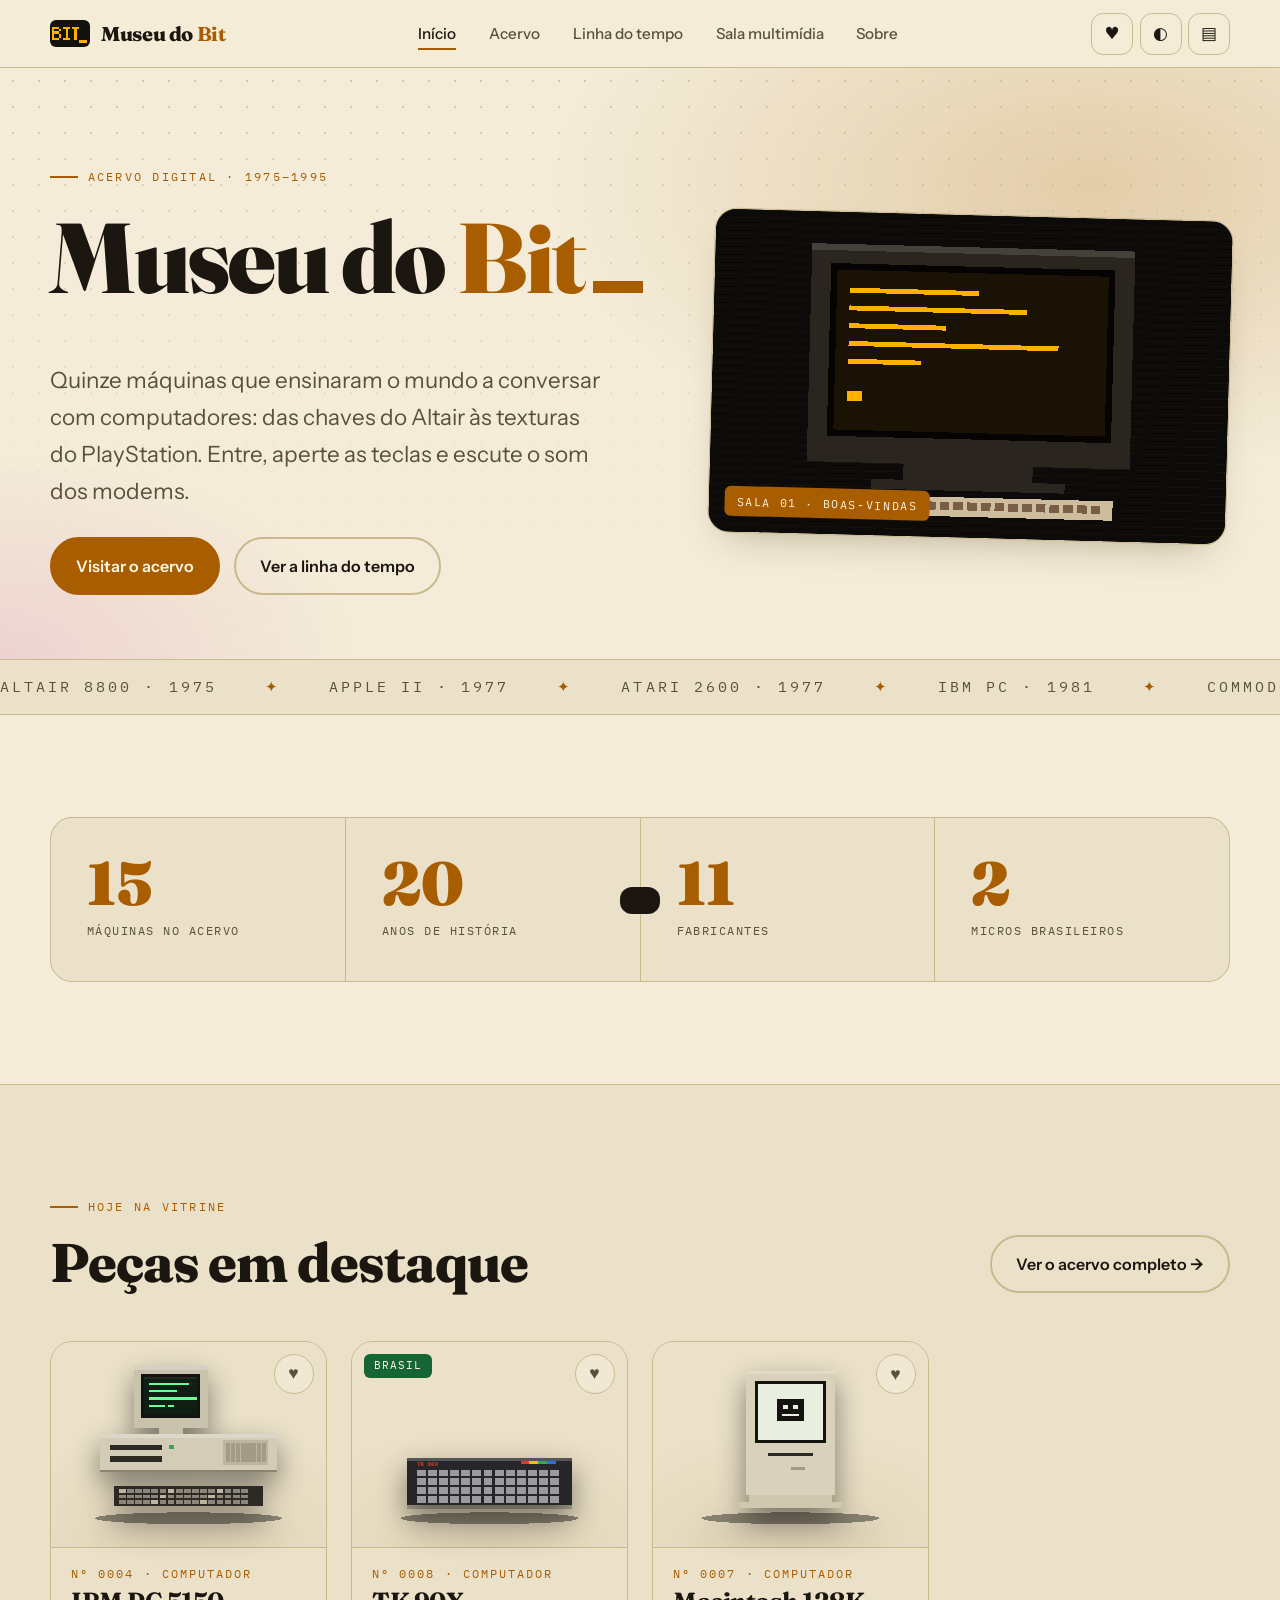
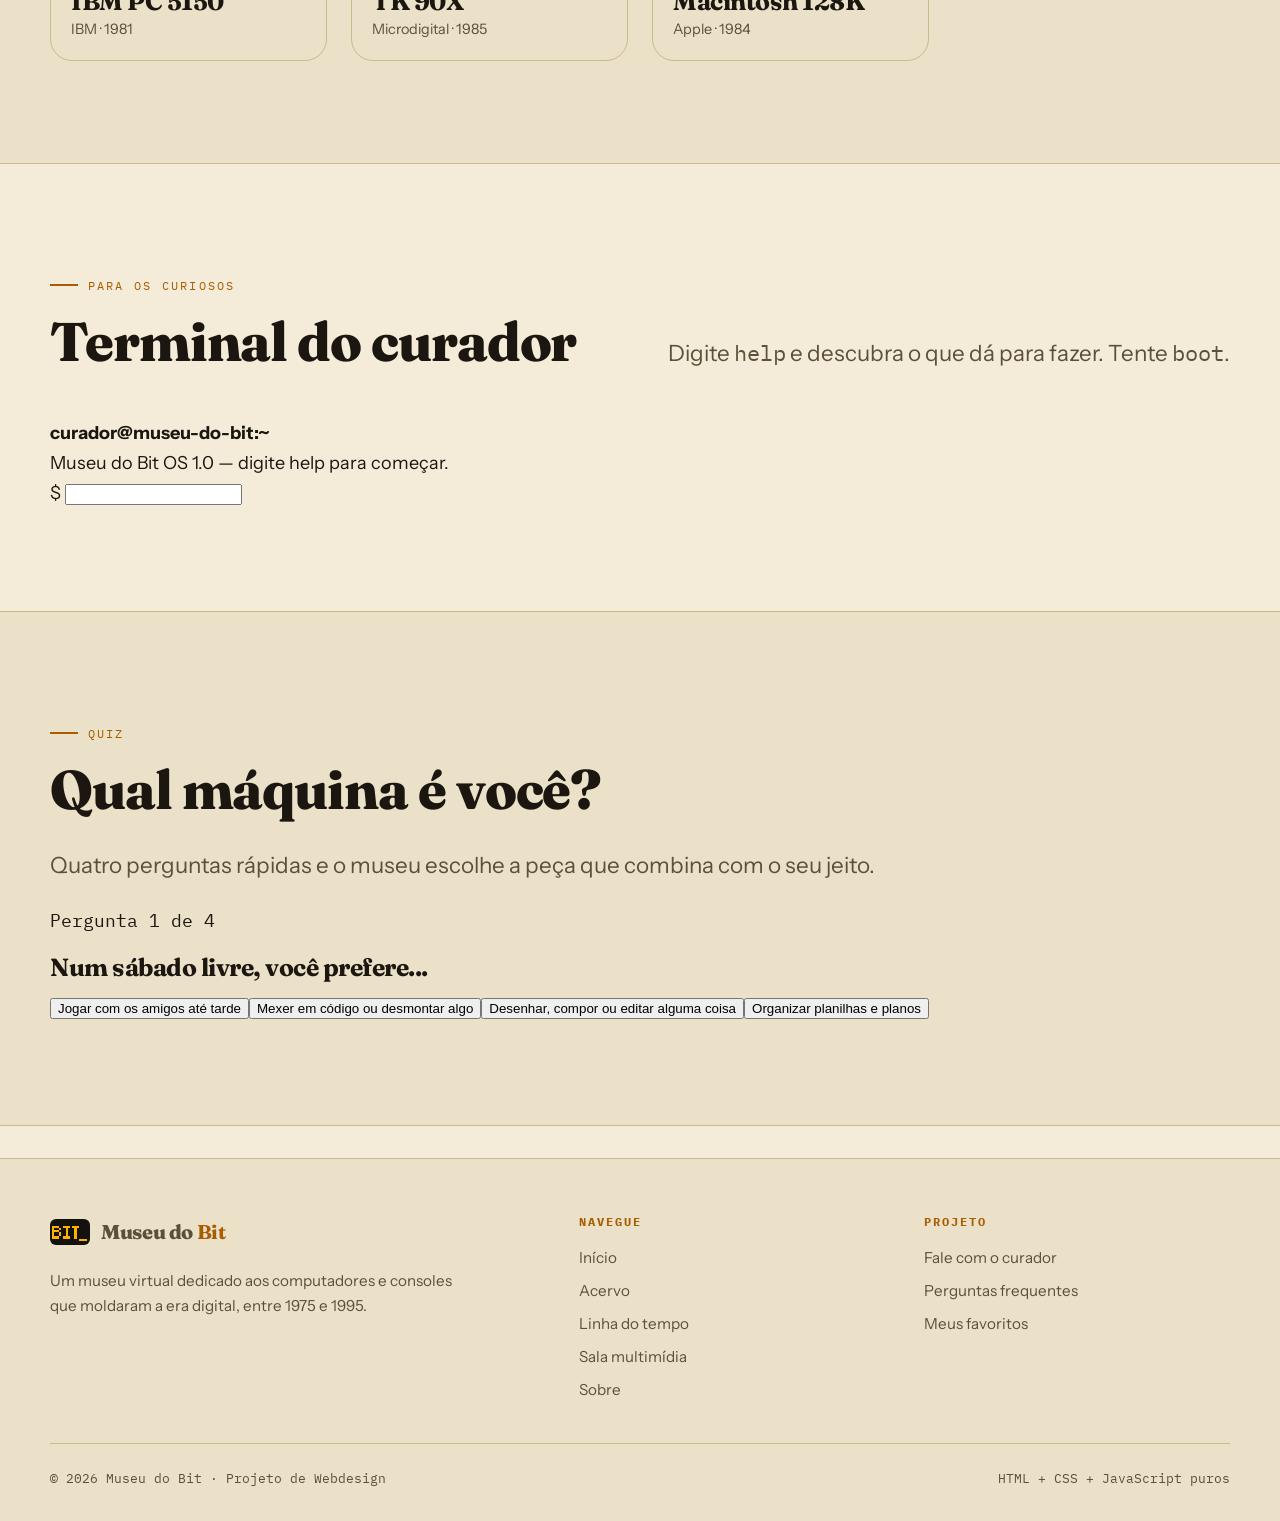
==== index.html @ f5311e7f "Página inicial: hero, faixa animada, números, destaques, terminal e quiz" ====
<!doctype html>
<html lang="pt-BR" data-tema="escuro">
<head>
<meta charset="utf-8">
<meta name="viewport" content="width=device-width, initial-scale=1">
<title>Início · Museu do Bit</title>
<meta name="description" content="Museu virtual de computadores e consoles clássicos, de 1975 a 1995: acervo, linha do tempo, sons e vídeos.">
<meta name="theme-color" content="#0f0d0a">
<meta property="og:title" content="Início · Museu do Bit">
<meta property="og:description" content="Museu virtual de computadores e consoles clássicos, de 1975 a 1995: acervo, linha do tempo, sons e vídeos.">
<meta property="og:type" content="website">
<link rel="icon" href="img/favicon.svg" type="image/svg+xml">
<link rel="preconnect" href="https://fonts.googleapis.com">
<link rel="preconnect" href="https://fonts.gstatic.com" crossorigin>
<link href="https://fonts.googleapis.com/css2?family=Fraunces:opsz,wght@9..144,400;9..144,700;9..144,900&family=IBM+Plex+Mono:wght@400;600&family=Instrument+Sans:wght@400;500;600&display=swap" rel="stylesheet">
<link rel="stylesheet" href="css/style.css">
<script src="js/data.js" defer></script>
<script src="js/main.js" defer></script>
<script src="js/home.js" defer></script>
</head>
<body data-pagina="home">
<a class="pular" href="#conteudo">Pular para o conteúdo</a>
<div class="progresso" id="progresso"></div>
<header class="topo">
  <div class="container topo__barra">
    <a class="marca" href="index.html" aria-label="Museu do Bit, página inicial">
      <img src="img/logo.svg" alt="" width="72" height="48">
      <span>Museu do <b>Bit</b></span>
    </a>
    <nav class="menu" id="menu" aria-label="Principal">
        <a class="menu__link" href="index.html">Início</a>
        <a class="menu__link" href="acervo.html">Acervo</a>
        <a class="menu__link" href="linha-do-tempo.html">Linha do tempo</a>
        <a class="menu__link" href="sala-multimidia.html">Sala multimídia</a>
        <a class="menu__link" href="sobre.html">Sobre</a>
    </nav>
    <div class="topo__acoes">
      <a class="btn-icone" href="acervo.html?favoritos=1" aria-label="Meus favoritos">♥<span class="badge" id="contFav" data-zero="true">0</span></a>
      <button class="btn-icone" id="btnTema" type="button" aria-label="Alternar tema claro e escuro">◐</button>
      <button class="btn-icone" id="btnCrt" type="button" aria-pressed="false" aria-label="Alternar efeito CRT">▤</button>
      <button class="hamburguer" id="btnMenu" type="button" aria-expanded="false" aria-controls="menu" aria-label="Abrir menu"><span></span><span></span><span></span></button>
    </div>
  </div>
</header>
<main id="conteudo">
<section class="hero">
  <div class="container hero__grade">
    <div>
      <span class="rotulo">Acervo digital · 1975–1995</span>
      <h1>Museu do <em>Bit</em><span class="cursor" aria-hidden="true"></span></h1>
      <p class="lead">Quinze máquinas que ensinaram o mundo a conversar com computadores: das chaves do Altair às texturas do PlayStation. Entre, aperte as teclas e escute o som dos modems.</p>
      <div class="hero__acoes">
        <a class="btn" href="acervo.html">Visitar o acervo</a>
        <a class="btn btn--fantasma" href="linha-do-tempo.html">Ver a linha do tempo</a>
      </div>
    </div>
    <figure class="hero__arte" style="margin:0">
      <img src="img/hero-crt.svg" alt="Monitor de fósforo âmbar exibindo linhas de texto e um cursor piscando" width="640" height="400">
      <figcaption class="hero__selo">Sala 01 · Boas-vindas</figcaption>
    </figure>
  </div>
</section>

<div class="faixa" aria-hidden="true">
  <div class="faixa__trilho">
    <span>Altair 8800 · 1975</span><span>Apple II · 1977</span><span>Atari 2600 · 1977</span><span>IBM PC · 1981</span><span>Commodore 64 · 1982</span><span>Macintosh · 1984</span><span>NES · 1985</span><span>Amiga 500 · 1987</span><span>Game Boy · 1989</span><span>PlayStation · 1994</span>
    <span>Altair 8800 · 1975</span><span>Apple II · 1977</span><span>Atari 2600 · 1977</span><span>IBM PC · 1981</span><span>Commodore 64 · 1982</span><span>Macintosh · 1984</span><span>NES · 1985</span><span>Amiga 500 · 1987</span><span>Game Boy · 1989</span><span>PlayStation · 1994</span>
  </div>
</div>

<section class="secao">
  <div class="container">
    <div class="numeros" data-revelar>
      <div class="numero"><strong data-contar="15">0</strong><span>Máquinas no acervo</span></div>
      <div class="numero"><strong data-contar="20">0</strong><span>Anos de história</span></div>
      <div class="numero"><strong data-contar="11">0</strong><span>Fabricantes</span></div>
      <div class="numero"><strong data-contar="2">0</strong><span>Micros brasileiros</span></div>
    </div>
  </div>
</section>

<section class="secao secao--alt">
  <div class="container">
    <div class="cabeca">
      <div>
        <span class="rotulo">Hoje na vitrine</span>
        <h2>Peças em destaque</h2>
      </div>
      <a class="btn btn--fantasma" href="acervo.html">Ver o acervo completo →</a>
    </div>
    <div class="grade-pecas" id="destaques"></div>
  </div>
</section>

<section class="secao">
  <div class="container">
    <div class="cabeca">
      <div>
        <span class="rotulo">Para os curiosos</span>
        <h2>Terminal do curador</h2>
      </div>
      <p class="lead" style="margin:0">Digite <code class="mono">help</code> e descubra o que dá para fazer. Tente <code class="mono">boot</code>.</p>
    </div>
    <div class="terminal" id="terminal" data-revelar>
      <div class="terminal__barra"><span></span><span></span><span></span><b>curador@museu-do-bit:~</b></div>
      <div class="terminal__saida" id="termSaida" role="log" aria-live="polite"></div>
      <form class="terminal__linha" id="termForm">
        <label for="termEntrada" class="terminal__prompt">$</label>
        <input id="termEntrada" autocomplete="off" autocapitalize="off" spellcheck="false" aria-label="Digite um comando do terminal">
      </form>
    </div>
  </div>
</section>

<section class="secao secao--alt" id="quiz">
  <div class="container quiz">
    <div class="quiz__intro">
      <span class="rotulo">Quiz</span>
      <h2>Qual máquina é você?</h2>
      <p class="lead">Quatro perguntas rápidas e o museu escolhe a peça que combina com o seu jeito.</p>
    </div>
    <div class="quiz__caixa" id="quizCaixa" aria-live="polite"></div>
  </div>
</section>

</main>
<footer class="rodape">
  <div class="container">
    <div class="rodape__grade">
      <div>
        <a class="marca" href="index.html"><img src="img/logo.svg" alt="" width="72" height="48"><span>Museu do <b>Bit</b></span></a>
        <p style="margin-top:1rem;max-width:42ch;color:var(--texto-2)">Um museu virtual dedicado aos computadores e consoles que moldaram a era digital, entre 1975 e 1995.</p>
      </div>
      <div>
        <h4>Navegue</h4>
        <ul><li><a href="index.html">Início</a></li><li><a href="acervo.html">Acervo</a></li><li><a href="linha-do-tempo.html">Linha do tempo</a></li><li><a href="sala-multimidia.html">Sala multimídia</a></li><li><a href="sobre.html">Sobre</a></li></ul>
      </div>
      <div>
        <h4>Projeto</h4>
        <ul>
          <li><a href="sobre.html#contato">Fale com o curador</a></li>
          <li><a href="sobre.html#faq">Perguntas frequentes</a></li>
          <li><a href="acervo.html?favoritos=1">Meus favoritos</a></li>
        </ul>
      </div>
    </div>
    <div class="rodape__fim">
      <span>© <span id="anoAtual">2026</span> Museu do Bit · Projeto de Webdesign</span>
      <span>HTML + CSS + JavaScript puros</span>
    </div>
  </div>
</footer>
<button class="voltar-topo" id="voltarTopo" type="button" aria-label="Voltar ao topo">↑</button>
<div class="toast" id="toast" role="status" aria-live="polite"></div>
</body>
</html>
---- css/style.css ----
:root {
  --bg: #0f0d0a;
  --bg-2: #17140f;
  --bg-3: #211c14;
  --linha: #3a3226;
  --texto: #f1e8d3;
  --texto-2: #b9ad93;
  --ambar: #ffb000;
  --ambar-2: #ff7a1a;
  --rosa: #ff4fd8;
  --verde: #7cff8a;
  --sobre-ambar: #14100a;
  --raio: 14px;
  --raio-g: 22px;
  --sombra: 0 18px 40px -18px rgba(0, 0, 0, 0.7);
  --brilho: 0 0 24px rgba(255, 176, 0, 0.35);
  --f-display: "Fraunces", Georgia, serif;
  --f-mono: "IBM Plex Mono", ui-monospace, Menlo, monospace;
  --f-corpo: "Instrument Sans", system-ui, -apple-system, sans-serif;
  --topo-h: 68px;
  --ease: cubic-bezier(0.22, 1, 0.36, 1);
}

[data-tema="claro"] {
  --bg: #f4ecd8;
  --bg-2: #ebe1c8;
  --bg-3: #e0d4b6;
  --linha: #c9b98f;
  --texto: #1b1710;
  --texto-2: #5b5139;
  --ambar: #a85d00;
  --ambar-2: #c2410c;
  --rosa: #b8179b;
  --verde: #166534;
  --sobre-ambar: #fff7e6;
  --sombra: 0 18px 40px -20px rgba(60, 40, 0, 0.35);
  --brilho: 0 0 0 rgba(0, 0, 0, 0);
}

*,
*::before,
*::after {
  box-sizing: border-box;
}

html {
  scroll-behavior: smooth;
  scroll-padding-top: calc(var(--topo-h) + 16px);
  -webkit-text-size-adjust: 100%;
}

body {
  margin: 0;
  background: var(--bg);
  color: var(--texto);
  font-family: var(--f-corpo);
  font-size: clamp(1rem, 0.95rem + 0.25vw, 1.125rem);
  line-height: 1.65;
  -webkit-font-smoothing: antialiased;
  transition: background 0.4s var(--ease), color 0.4s var(--ease);
}

img,
svg,
video,
canvas {
  display: block;
  max-width: 100%;
}

h1,
h2,
h3,
h4 {
  font-family: var(--f-display);
  line-height: 1.1;
  margin: 0 0 0.5em;
  letter-spacing: -0.02em;
  text-wrap: balance;
}

h1 {
  font-size: clamp(2.6rem, 1.4rem + 6vw, 6.2rem);
  font-weight: 900;
}

h2 {
  font-size: clamp(1.9rem, 1.2rem + 3vw, 3.4rem);
  font-weight: 800;
}

h3 {
  font-size: clamp(1.15rem, 1rem + 0.7vw, 1.55rem);
  font-weight: 700;
}

p {
  margin: 0 0 1em;
  text-wrap: pretty;
}

a {
  color: var(--ambar);
  text-underline-offset: 3px;
}

a:hover {
  color: var(--ambar-2);
}

:focus-visible {
  outline: 3px solid var(--ambar);
  outline-offset: 3px;
  border-radius: 6px;
}

::selection {
  background: var(--ambar);
  color: var(--sobre-ambar);
}

.container {
  width: min(1180px, 100% - 2.5rem);
  margin-inline: auto;
}

.secao {
  padding-block: clamp(3.5rem, 8vw, 7rem);
}

.secao--alt {
  background: var(--bg-2);
  border-block: 1px solid var(--linha);
}

.sr-only {
  position: absolute;
  width: 1px;
  height: 1px;
  overflow: hidden;
  clip: rect(0 0 0 0);
  white-space: nowrap;
}

.pular {
  position: fixed;
  top: -60px;
  left: 1rem;
  z-index: 200;
  padding: 0.7rem 1rem;
  background: var(--ambar);
  color: var(--sobre-ambar);
  font-weight: 700;
  border-radius: 8px;
  transition: top 0.2s;
}

.pular:focus {
  top: 1rem;
}

.rotulo {
  display: inline-flex;
  align-items: center;
  gap: 0.6rem;
  font-family: var(--f-mono);
  font-size: 0.78rem;
  letter-spacing: 0.18em;
  text-transform: uppercase;
  color: var(--ambar);
  margin-bottom: 1rem;
}

.rotulo::before {
  content: "";
  width: 28px;
  height: 2px;
  background: var(--ambar);
}

.lead {
  font-size: clamp(1.1rem, 1rem + 0.6vw, 1.4rem);
  color: var(--texto-2);
  max-width: 58ch;
}

.mono {
  font-family: var(--f-mono);
}

.progresso {
  position: fixed;
  inset: 0 0 auto 0;
  height: 3px;
  z-index: 120;
  background: linear-gradient(90deg, var(--ambar), var(--rosa));
  transform: scaleX(0);
  transform-origin: left;
}

.topo {
  position: sticky;
  top: 0;
  z-index: 100;
  height: var(--topo-h);
  background: color-mix(in srgb, var(--bg) 82%, transparent);
  backdrop-filter: blur(14px) saturate(1.4);
  -webkit-backdrop-filter: blur(14px) saturate(1.4);
  border-bottom: 1px solid var(--linha);
}

.topo__barra {
  height: 100%;
  display: flex;
  align-items: center;
  justify-content: space-between;
  gap: 1rem;
}

.marca {
  display: inline-flex;
  align-items: center;
  gap: 0.7rem;
  font-family: var(--f-display);
  font-weight: 800;
  font-size: 1.25rem;
  color: var(--texto);
  text-decoration: none;
  letter-spacing: -0.02em;
}

.marca img {
  width: 40px;
  height: auto;
  border-radius: 6px;
}

.marca b {
  color: var(--ambar);
}

.menu {
  display: flex;
  align-items: center;
  gap: 0.25rem;
}

.menu__link {
  position: relative;
  padding: 0.5rem 0.9rem;
  color: var(--texto-2);
  text-decoration: none;
  font-weight: 500;
  font-size: 0.95rem;
  border-radius: 999px;
  transition: color 0.2s, background 0.2s;
}

.menu__link::after {
  content: "";
  position: absolute;
  left: 0.9rem;
  right: 0.9rem;
  bottom: 0.25rem;
  height: 2px;
  background: var(--ambar);
  transform: scaleX(0);
  transform-origin: left;
  transition: transform 0.3s var(--ease);
}

.menu__link:hover,
.menu__link[aria-current="page"] {
  color: var(--texto);
}

.menu__link:hover::after,
.menu__link[aria-current="page"]::after {
  transform: scaleX(1);
}

.topo__acoes {
  display: flex;
  align-items: center;
  gap: 0.4rem;
}

.btn-icone {
  position: relative;
  display: inline-grid;
  place-items: center;
  width: 42px;
  height: 42px;
  background: transparent;
  color: var(--texto);
  border: 1px solid var(--linha);
  border-radius: 12px;
  font-size: 1.05rem;
  cursor: pointer;
  text-decoration: none;
  transition: border-color 0.2s, background 0.2s, transform 0.2s var(--ease);
}

.btn-icone:hover {
  border-color: var(--ambar);
  background: var(--bg-3);
  color: var(--texto);
  transform: translateY(-2px);
}

.btn-icone[aria-pressed="true"] {
  background: var(--ambar);
  color: var(--sobre-ambar);
  border-color: var(--ambar);
}

.badge {
  position: absolute;
  top: -6px;
  right: -6px;
  min-width: 20px;
  height: 20px;
  padding: 0 5px;
  display: grid;
  place-items: center;
  background: var(--rosa);
  color: #fff;
  font-family: var(--f-mono);
  font-size: 0.7rem;
  font-weight: 600;
  border-radius: 999px;
}

.badge[data-zero="true"] {
  display: none;
}

.hamburguer {
  display: none;
  width: 42px;
  height: 42px;
  padding: 0;
  background: transparent;
  border: 1px solid var(--linha);
  border-radius: 12px;
  cursor: pointer;
  position: relative;
}

.hamburguer span {
  position: absolute;
  left: 11px;
  right: 11px;
  height: 2px;
  background: var(--texto);
  border-radius: 2px;
  transition: transform 0.35s var(--ease), opacity 0.2s, top 0.35s var(--ease);
}

.hamburguer span:nth-child(1) {
  top: 14px;
}

.hamburguer span:nth-child(2) {
  top: 20px;
}

.hamburguer span:nth-child(3) {
  top: 26px;
}

.hamburguer[aria-expanded="true"] span:nth-child(1) {
  top: 20px;
  transform: rotate(45deg);
}

.hamburguer[aria-expanded="true"] span:nth-child(2) {
  opacity: 0;
}

.hamburguer[aria-expanded="true"] span:nth-child(3) {
  top: 20px;
  transform: rotate(-45deg);
}

.btn {
  display: inline-flex;
  align-items: center;
  justify-content: center;
  gap: 0.6rem;
  padding: 0.85rem 1.5rem;
  font-family: var(--f-corpo);
  font-size: 1rem;
  font-weight: 600;
  color: var(--sobre-ambar);
  background: var(--ambar);
  border: 2px solid var(--ambar);
  border-radius: 999px;
  cursor: pointer;
  text-decoration: none;
  transition: transform 0.25s var(--ease), box-shadow 0.25s, background 0.2s, color 0.2s;
}

.btn:hover {
  color: var(--sobre-ambar);
  transform: translateY(-3px);
  box-shadow: var(--brilho), 0 10px 24px -10px var(--ambar);
}

.btn:active {
  transform: translateY(0);
}

.btn--fantasma {
  background: transparent;
  color: var(--texto);
  border-color: var(--linha);
}

.btn--fantasma:hover {
  color: var(--ambar);
  border-color: var(--ambar);
  box-shadow: none;
}

.btn--pequeno {
  padding: 0.5rem 1rem;
  font-size: 0.88rem;
}

.rodape {
  margin-top: 2rem;
  padding-block: 3.5rem 2rem;
  background: var(--bg-2);
  border-top: 1px solid var(--linha);
  font-size: 0.95rem;
}

.rodape__grade {
  display: grid;
  grid-template-columns: 1.6fr 1fr 1fr;
  gap: 2.5rem;
}

.rodape h4 {
  font-family: var(--f-mono);
  font-size: 0.78rem;
  letter-spacing: 0.16em;
  text-transform: uppercase;
  color: var(--ambar);
  margin-bottom: 1rem;
}

.rodape ul {
  list-style: none;
  margin: 0;
  padding: 0;
  display: grid;
  gap: 0.5rem;
}

.rodape a {
  color: var(--texto-2);
  text-decoration: none;
}

.rodape a:hover {
  color: var(--ambar);
}

.rodape__fim {
  margin-top: 2.5rem;
  padding-top: 1.5rem;
  border-top: 1px solid var(--linha);
  display: flex;
  flex-wrap: wrap;
  justify-content: space-between;
  gap: 0.75rem;
  color: var(--texto-2);
  font-family: var(--f-mono);
  font-size: 0.8rem;
}

.voltar-topo {
  position: fixed;
  right: 1.25rem;
  bottom: 1.25rem;
  z-index: 90;
  width: 48px;
  height: 48px;
  display: grid;
  place-items: center;
  background: var(--ambar);
  color: var(--sobre-ambar);
  border: 0;
  border-radius: 50%;
  font-size: 1.3rem;
  font-weight: 700;
  cursor: pointer;
  box-shadow: var(--sombra);
  opacity: 0;
  transform: translateY(20px);
  pointer-events: none;
  transition: opacity 0.3s, transform 0.3s var(--ease);
}

.voltar-topo.visivel {
  opacity: 1;
  transform: none;
  pointer-events: auto;
}

.toast {
  position: fixed;
  left: 50%;
  bottom: 1.5rem;
  z-index: 300;
  max-width: calc(100% - 2rem);
  padding: 0.85rem 1.25rem;
  background: var(--texto);
  color: var(--bg);
  font-family: var(--f-mono);
  font-size: 0.88rem;
  border-radius: 12px;
  box-shadow: var(--sombra);
  transform: translate(-50%, 140%);
  transition: transform 0.4s var(--ease);
}

.toast.ativo {
  transform: translate(-50%, 0);
}

.hero {
  position: relative;
  overflow: hidden;
  padding-block: clamp(3rem, 7vw, 6rem) clamp(2.5rem, 5vw, 4rem);
  background:
    radial-gradient(60% 70% at 85% 20%, color-mix(in srgb, var(--ambar) 22%, transparent), transparent 70%),
    radial-gradient(40% 50% at 0% 100%, color-mix(in srgb, var(--rosa) 12%, transparent), transparent 70%),
    var(--bg);
}

.hero::before {
  content: "";
  position: absolute;
  inset: 0;
  background-image: radial-gradient(var(--linha) 1px, transparent 1.4px);
  background-size: 26px 26px;
  mask-image: linear-gradient(180deg, #000, transparent 85%);
  -webkit-mask-image: linear-gradient(180deg, #000, transparent 85%);
  opacity: 0.7;
  pointer-events: none;
}

.hero__grade {
  position: relative;
  display: grid;
  grid-template-columns: 1.15fr 1fr;
  align-items: center;
  gap: clamp(2rem, 5vw, 4.5rem);
}

.hero h1 em {
  font-style: normal;
  color: var(--ambar);
  text-shadow: var(--brilho);
}

.cursor {
  display: inline-block;
  width: 0.5em;
  height: 0.12em;
  margin-left: 0.08em;
  background: var(--ambar);
  vertical-align: baseline;
  animation: piscar 1.05s steps(1) infinite;
}

@keyframes piscar {
  50% {
    opacity: 0;
  }
}

.hero__acoes {
  display: flex;
  flex-wrap: wrap;
  gap: 0.9rem;
  margin-top: 1.75rem;
}

.hero__arte {
  position: relative;
  border-radius: var(--raio-g);
  border: 1px solid var(--linha);
  background: var(--bg-2);
  box-shadow: var(--sombra), var(--brilho);
  overflow: hidden;
  transform: rotate(1.5deg);
  transition: transform 0.6s var(--ease);
}

.hero__arte:hover {
  transform: rotate(0deg) scale(1.02);
}

.hero__arte img {
  width: 100%;
  height: auto;
}

.hero__selo {
  position: absolute;
  left: 1rem;
  bottom: 1rem;
  padding: 0.35rem 0.75rem;
  font-family: var(--f-mono);
  font-size: 0.72rem;
  letter-spacing: 0.14em;
  text-transform: uppercase;
  background: var(--ambar);
  color: var(--sobre-ambar);
  border-radius: 6px;
}

.faixa {
  overflow: hidden;
  border-block: 1px solid var(--linha);
  background: var(--bg-2);
  padding-block: 0.9rem;
}

.faixa__trilho {
  display: flex;
  width: max-content;
  gap: 3rem;
  font-family: var(--f-mono);
  font-size: 0.95rem;
  letter-spacing: 0.2em;
  text-transform: uppercase;
  color: var(--texto-2);
  animation: correr 38s linear infinite;
}

.faixa__trilho span::after {
  content: "✦";
  margin-left: 3rem;
  color: var(--ambar);
}

.faixa:hover .faixa__trilho {
  animation-play-state: paused;
}

@keyframes correr {
  to {
    transform: translateX(-50%);
  }
}

.numeros {
  display: grid;
  grid-template-columns: repeat(4, 1fr);
  gap: 1px;
  background: var(--linha);
  border: 1px solid var(--linha);
  border-radius: var(--raio-g);
  overflow: hidden;
}

.numero {
  padding: clamp(1.25rem, 3vw, 2.25rem);
  background: var(--bg-2);
  text-align: left;
}

.numero strong {
  display: block;
  font-family: var(--f-display);
  font-size: clamp(2.2rem, 1.4rem + 3vw, 3.8rem);
  font-weight: 900;
  line-height: 1;
  color: var(--ambar);
  font-variant-numeric: tabular-nums;
}

.numero span {
  font-family: var(--f-mono);
  font-size: 0.78rem;
  letter-spacing: 0.12em;
  text-transform: uppercase;
  color: var(--texto-2);
}

.cabeca {
  display: flex;
  align-items: flex-end;
  justify-content: space-between;
  gap: 1.5rem;
  flex-wrap: wrap;
  margin-bottom: clamp(1.75rem, 4vw, 3rem);
}

.cabeca h2 {
  margin: 0;
}

.grade-pecas {
  display: grid;
  grid-template-columns: repeat(auto-fill, minmax(260px, 1fr));
  gap: 1.5rem;
}

.peca {
  position: relative;
  display: flex;
  flex-direction: column;
  background: var(--bg-2);
  border: 1px solid var(--linha);
  border-radius: var(--raio-g);
  overflow: hidden;
  transition: transform 0.45s var(--ease), border-color 0.3s, box-shadow 0.45s;
}

.peca:hover,
.peca:focus-within {
  transform: translateY(-6px);
  border-color: var(--ambar);
  box-shadow: var(--sombra), var(--brilho);
}

.peca__abrir {
  display: flex;
  flex-direction: column;
  flex: 1;
  width: 100%;
  padding: 0;
  background: none;
  border: 0;
  color: inherit;
  font: inherit;
  text-align: left;
  cursor: pointer;
}

.peca__palco {
  position: relative;
  aspect-ratio: 4 / 3;
  display: grid;
  place-items: center;
  background:
    conic-gradient(from 180deg at 50% -10%, transparent 38%, color-mix(in srgb, var(--ambar) 20%, transparent) 50%, transparent 62%),
    radial-gradient(80% 60% at 50% 100%, var(--bg-3), var(--bg-2));
  border-bottom: 1px solid var(--linha);
}

.peca__palco img {
  width: 86%;
  height: auto;
  filter: drop-shadow(0 12px 14px rgba(0, 0, 0, 0.45));
  transition: transform 0.6s var(--ease);
}

.peca:hover .peca__palco img {
  transform: scale(1.07) translateY(-4px);
}

.peca__placa {
  padding: 1rem 1.25rem 1.1rem;
}

.peca__no {
  display: block;
  font-family: var(--f-mono);
  font-size: 0.72rem;
  letter-spacing: 0.18em;
  color: var(--ambar);
  margin-bottom: 0.3rem;
}

.peca__placa h3 {
  margin: 0 0 0.2rem;
}

.peca__placa p {
  margin: 0;
  font-size: 0.9rem;
  color: var(--texto-2);
}

.peca__fav {
  position: absolute;
  top: 0.75rem;
  right: 0.75rem;
  z-index: 2;
  width: 40px;
  height: 40px;
  display: grid;
  place-items: center;
  background: color-mix(in srgb, var(--bg) 70%, transparent);
  backdrop-filter: blur(6px);
  color: var(--texto-2);
  border: 1px solid var(--linha);
  border-radius: 50%;
  font-size: 1.1rem;
  cursor: pointer;
  transition: transform 0.25s var(--ease), color 0.2s, background 0.2s;
}

.peca__fav:hover {
  transform: scale(1.12);
  color: var(--rosa);
}

.peca__fav[aria-pressed="true"] {
  color: #fff;
  background: var(--rosa);
  border-color: var(--rosa);
  animation: pulso 0.4s var(--ease);
}

@keyframes pulso {
  40% {
    transform: scale(1.3);
  }
}

.peca__tag {
  position: absolute;
  top: 0.75rem;
  left: 0.75rem;
  z-index: 2;
  padding: 0.2rem 0.6rem;
  font-family: var(--f-mono);
  font-size: 0.68rem;
  letter-spacing: 0.1em;
  text-transform: uppercase;
  color: var(--sobre-ambar);
  background: var(--verde);
  border-radius: 6px;
}

.peca__comparar {
  display: flex;
  align-items: center;
  gap: 0.6rem;
  padding: 0.7rem 1.25rem;
  border-top: 1px dashed var(--linha);
  font-family: var(--f-mono);
  font-size: 0.78rem;
  color: var(--texto-2);
  cursor: pointer;
}

.peca__comparar input {
  accent-color: var(--ambar);
  width: 16px;
  height: 16px;
}

.peca[hidden] {
  display: none;
}
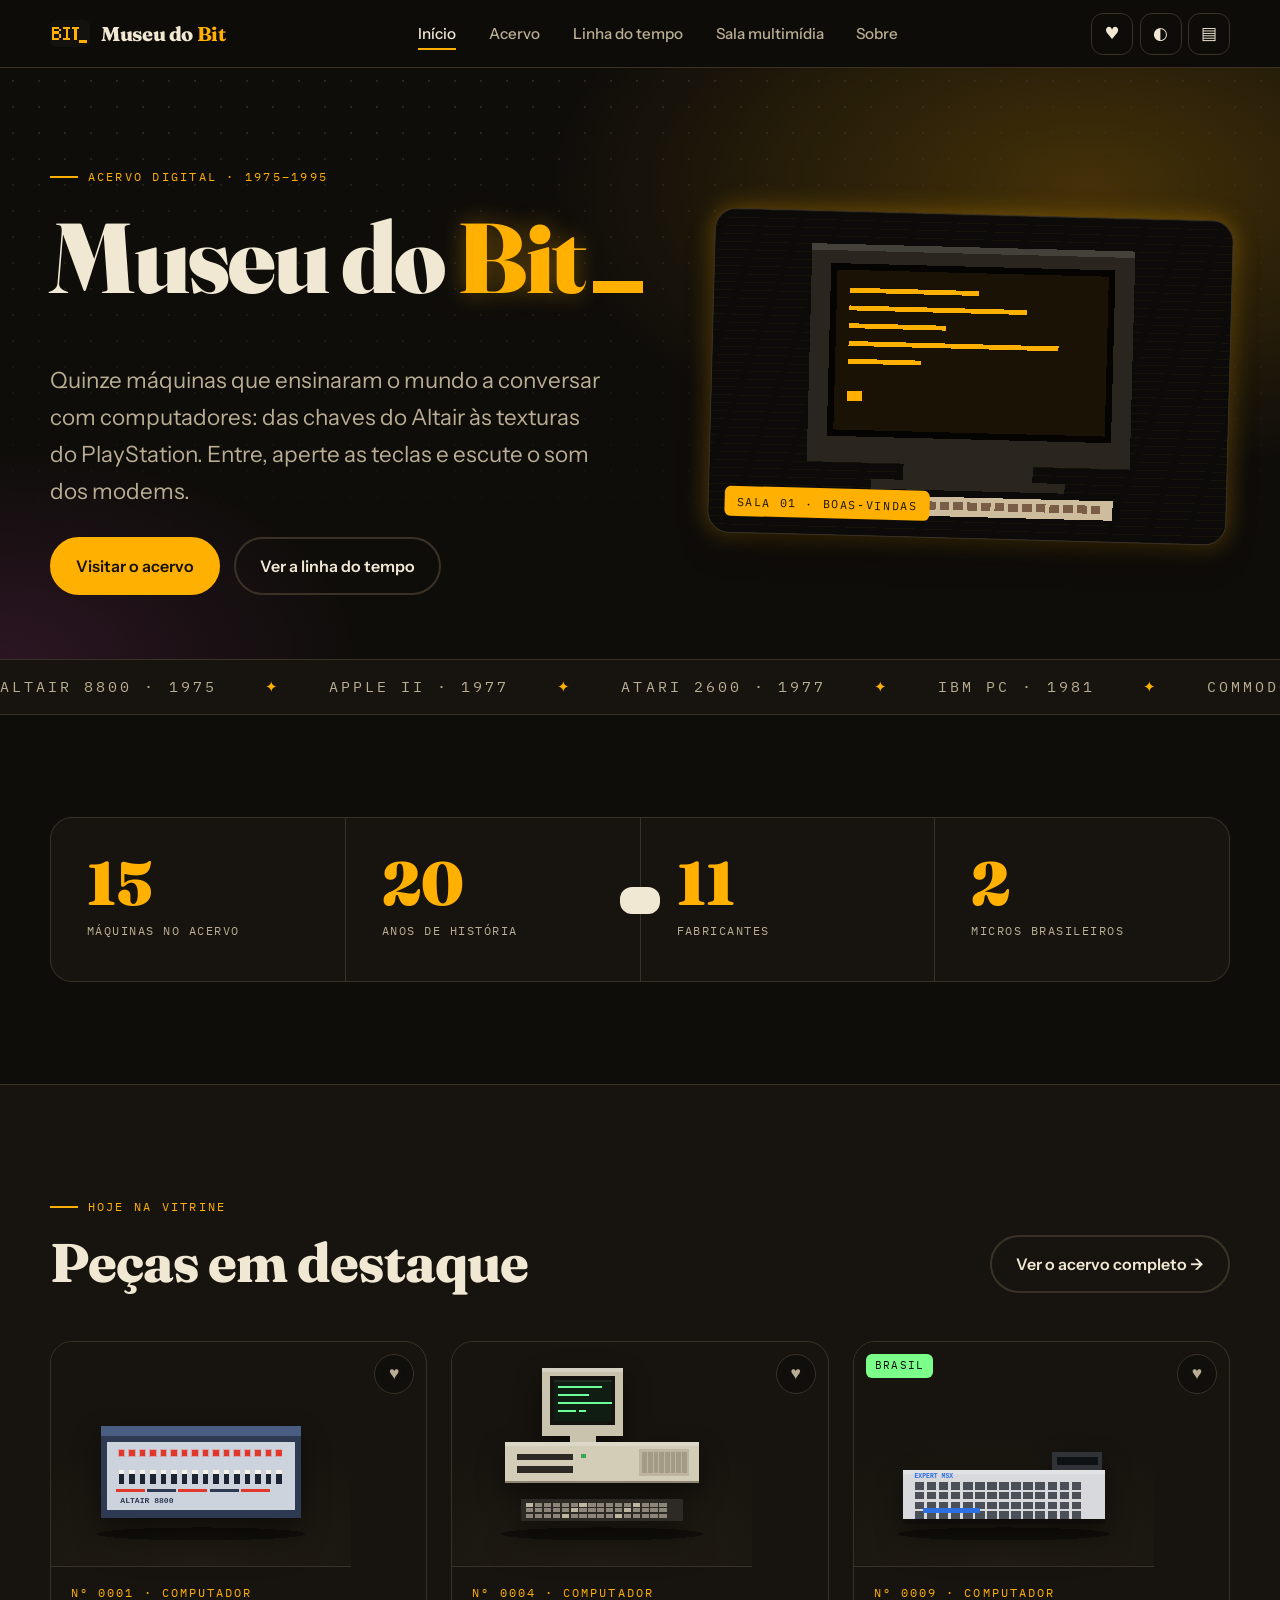
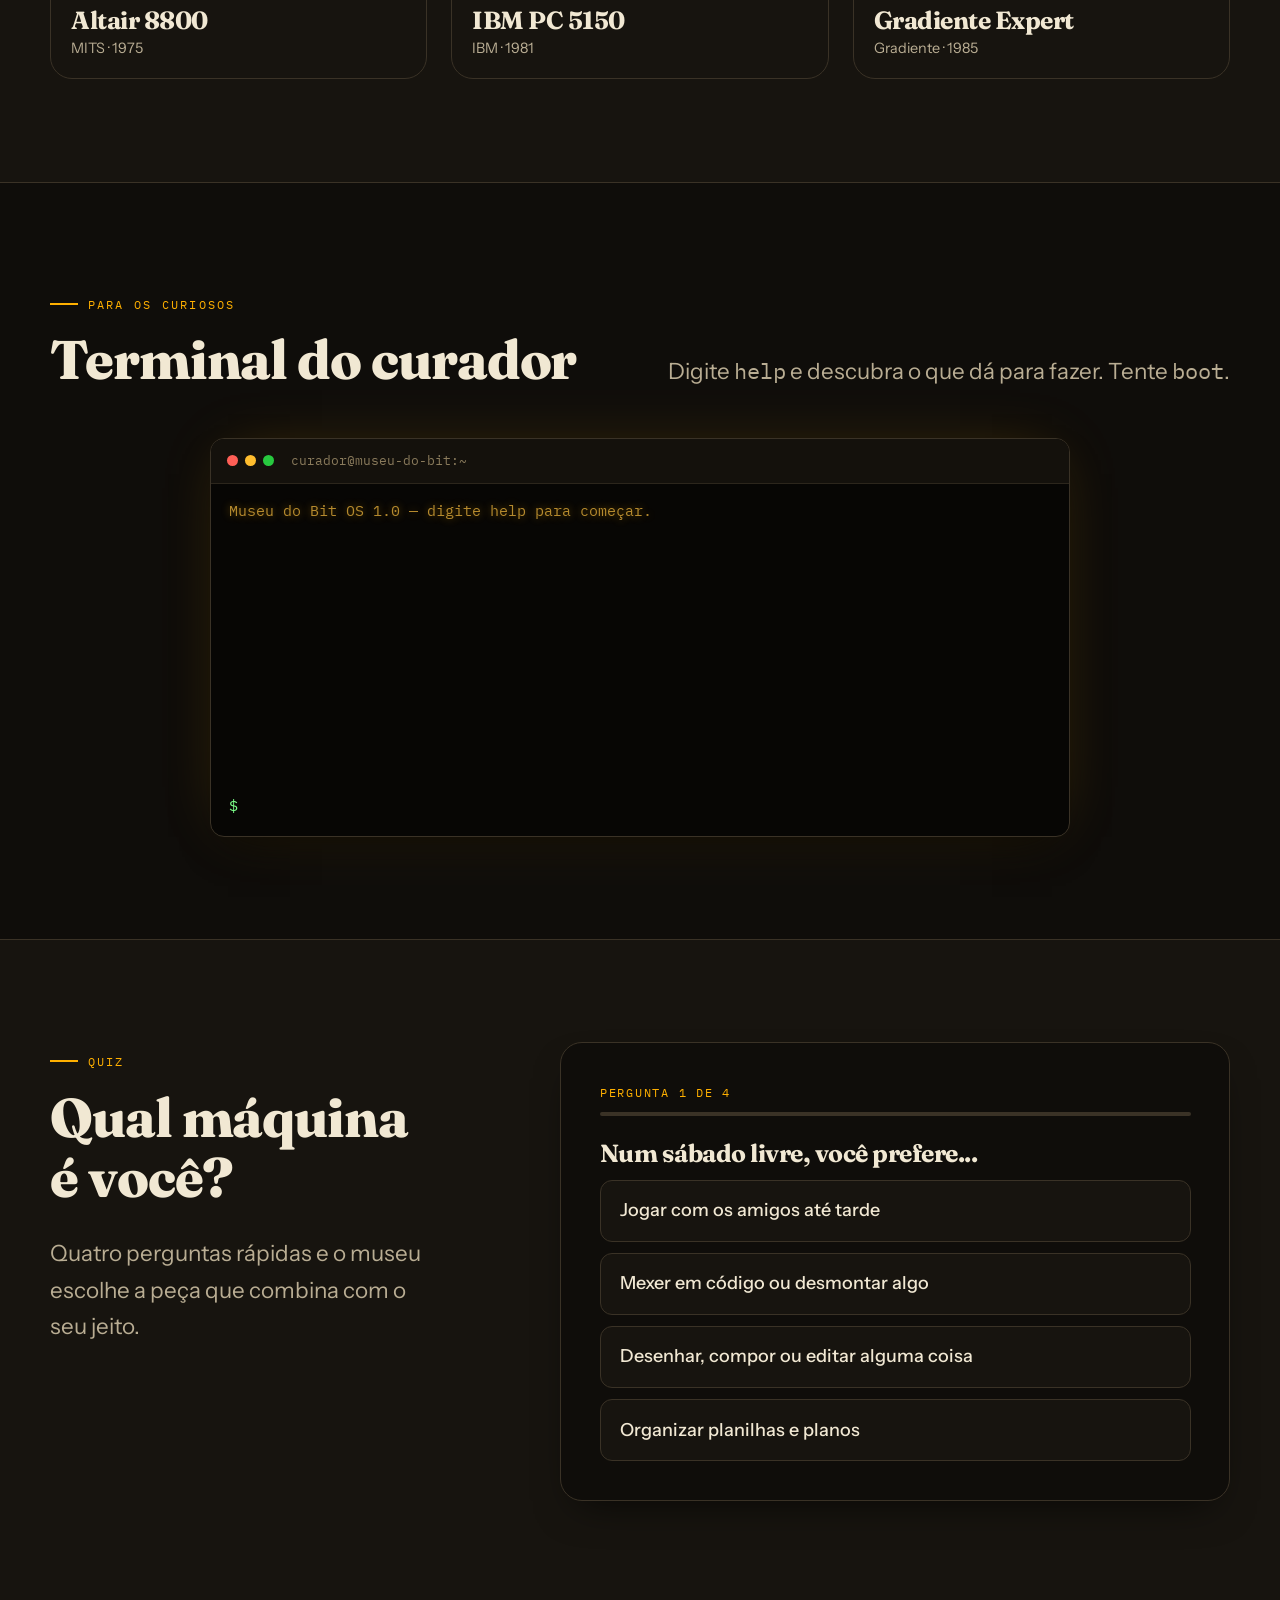
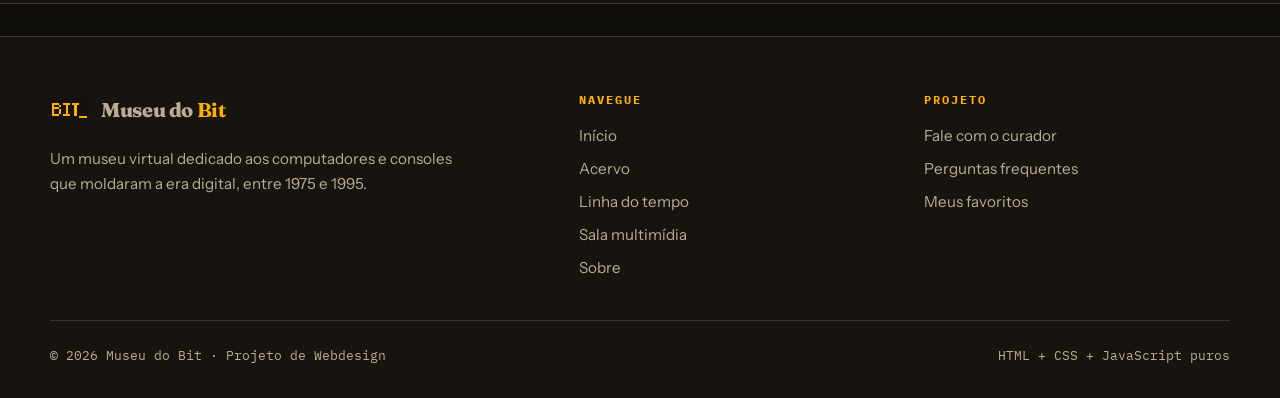
==== commit 466c2b9e: "Aviso noscript no acervo e nos destaques" ====
--- a/index.html
+++ b/index.html
@@ -89,6 +89,7 @@
       <a class="btn btn--fantasma" href="acervo.html">Ver o acervo completo →</a>
     </div>
     <div class="grade-pecas" id="destaques"></div>
+    <noscript><p class="sem-js">Este museu usa JavaScript para exibir o acervo. Ative-o no navegador para ver as peças.</p></noscript>
   </div>
 </section>
 
--- a/css/style.css
+++ b/css/style.css
@@ -862,3 +862,1427 @@
 .peca[hidden] {
   display: none;
 }
+
+[data-revelar] {
+  opacity: 0;
+  transform: translateY(26px);
+  transition: opacity 0.8s var(--ease) var(--atraso, 0ms), transform 0.8s var(--ease) var(--atraso, 0ms);
+}
+
+[data-revelar].revelado {
+  opacity: 1;
+  transform: none;
+}
+
+.sem-rolagem {
+  overflow: hidden;
+}
+
+.modal {
+  width: min(960px, 100% - 1.5rem);
+  max-height: calc(100dvh - 2rem);
+  padding: 0;
+  color: var(--texto);
+  background: var(--bg-2);
+  border: 1px solid var(--linha);
+  border-radius: var(--raio-g);
+  box-shadow: 0 40px 100px -20px rgba(0, 0, 0, 0.85);
+  overflow: auto;
+}
+
+.modal::backdrop {
+  background: rgba(8, 6, 3, 0.78);
+  backdrop-filter: blur(6px);
+}
+
+.modal[open] {
+  animation: modal-entra 0.45s var(--ease);
+}
+
+@keyframes modal-entra {
+  from {
+    opacity: 0;
+    transform: translateY(24px) scale(0.97);
+  }
+}
+
+.modal__corpo {
+  position: relative;
+  display: grid;
+  grid-template-columns: 0.9fr 1.1fr;
+}
+
+.modal__fechar {
+  position: absolute;
+  top: 0.9rem;
+  right: 0.9rem;
+  z-index: 3;
+  width: 40px;
+  height: 40px;
+  display: grid;
+  place-items: center;
+  background: var(--bg);
+  color: var(--texto);
+  border: 1px solid var(--linha);
+  border-radius: 50%;
+  font-size: 1rem;
+  cursor: pointer;
+  transition: transform 0.3s var(--ease), background 0.2s;
+}
+
+.modal__fechar:hover {
+  transform: rotate(90deg);
+  background: var(--ambar);
+  color: var(--sobre-ambar);
+}
+
+.modal__palco {
+  display: grid;
+  place-items: center;
+  padding: 2rem;
+  background:
+    conic-gradient(from 180deg at 50% -10%, transparent 36%, color-mix(in srgb, var(--ambar) 24%, transparent) 50%, transparent 64%),
+    radial-gradient(90% 70% at 50% 100%, var(--bg-3), var(--bg-2));
+  border-right: 1px solid var(--linha);
+}
+
+.modal__palco img {
+  width: 100%;
+  height: auto;
+  filter: drop-shadow(0 18px 20px rgba(0, 0, 0, 0.5));
+}
+
+.modal__info {
+  padding: clamp(1.5rem, 4vw, 2.5rem);
+}
+
+.modal__info h2 {
+  font-size: clamp(1.8rem, 1.2rem + 2.4vw, 2.8rem);
+  padding-right: 2.5rem;
+}
+
+.modal__info .lead {
+  font-size: 1.05rem;
+}
+
+.ficha {
+  display: grid;
+  grid-template-columns: 1fr 1fr;
+  gap: 0.75rem 1.25rem;
+  margin: 1.25rem 0;
+}
+
+.ficha div {
+  padding-bottom: 0.6rem;
+  border-bottom: 1px dashed var(--linha);
+}
+
+.ficha dt {
+  font-family: var(--f-mono);
+  font-size: 0.7rem;
+  letter-spacing: 0.14em;
+  text-transform: uppercase;
+  color: var(--ambar);
+}
+
+.ficha dd {
+  margin: 0.15rem 0 0;
+  font-size: 0.95rem;
+}
+
+.curio {
+  margin: 0 0 1.25rem;
+  padding: 0.9rem 1.1rem;
+  background: var(--bg-3);
+  border-left: 3px solid var(--ambar);
+  border-radius: 0 12px 12px 0;
+  font-size: 0.95rem;
+  color: var(--texto-2);
+}
+
+.curio b {
+  color: var(--ambar);
+}
+
+.modal__acoes,
+.modal__nav {
+  display: flex;
+  flex-wrap: wrap;
+  gap: 0.7rem;
+}
+
+.modal__nav {
+  margin-top: 1.1rem;
+  padding-top: 1.1rem;
+  border-top: 1px solid var(--linha);
+  justify-content: space-between;
+}
+
+.terminal {
+  max-width: 860px;
+  margin-inline: auto;
+  background: #070604;
+  border: 1px solid var(--linha);
+  border-radius: var(--raio);
+  box-shadow: var(--sombra), 0 0 60px -20px rgba(255, 176, 0, 0.25);
+  overflow: hidden;
+  font-family: var(--f-mono);
+  font-size: 0.92rem;
+  color: #ffb000;
+}
+
+.terminal__barra {
+  display: flex;
+  align-items: center;
+  gap: 0.45rem;
+  padding: 0.7rem 1rem;
+  background: #14110c;
+  border-bottom: 1px solid #2c261c;
+}
+
+.terminal__barra span {
+  width: 11px;
+  height: 11px;
+  border-radius: 50%;
+  background: #4a4030;
+}
+
+.terminal__barra span:nth-child(1) {
+  background: #ff5f56;
+}
+
+.terminal__barra span:nth-child(2) {
+  background: #ffbd2e;
+}
+
+.terminal__barra span:nth-child(3) {
+  background: #27c93f;
+}
+
+.terminal__barra b {
+  margin-left: 0.6rem;
+  font-weight: 400;
+  font-size: 0.8rem;
+  color: #8a7b5c;
+}
+
+.terminal__saida {
+  height: 300px;
+  padding: 1rem 1.1rem 0.5rem;
+  overflow-y: auto;
+  text-shadow: 0 0 8px rgba(255, 176, 0, 0.45);
+}
+
+.term__linha {
+  white-space: pre-wrap;
+  word-break: break-word;
+  line-height: 1.55;
+}
+
+.term__linha.eco {
+  color: #fff3d1;
+}
+
+.term__linha.dim {
+  color: #b58a2e;
+}
+
+.term__linha.erro {
+  color: #ff6b6b;
+}
+
+.terminal__linha {
+  display: flex;
+  align-items: center;
+  gap: 0.6rem;
+  padding: 0.6rem 1.1rem 1rem;
+}
+
+.terminal__prompt {
+  color: #7cff8a;
+}
+
+.terminal__linha input {
+  flex: 1;
+  min-width: 0;
+  background: none;
+  border: 0;
+  color: #fff3d1;
+  font: inherit;
+  caret-color: #ffb000;
+}
+
+.terminal__linha input:focus-visible {
+  outline: none;
+}
+
+.quiz {
+  display: grid;
+  grid-template-columns: 0.8fr 1.2fr;
+  gap: clamp(2rem, 5vw, 4rem);
+  align-items: start;
+}
+
+.quiz__caixa {
+  padding: clamp(1.4rem, 3.5vw, 2.4rem);
+  background: var(--bg);
+  border: 1px solid var(--linha);
+  border-radius: var(--raio-g);
+  min-height: 340px;
+  box-shadow: var(--sombra);
+}
+
+.quiz__passo {
+  margin: 0 0 0.6rem;
+  font-size: 0.78rem;
+  letter-spacing: 0.14em;
+  text-transform: uppercase;
+  color: var(--ambar);
+}
+
+.quiz__barra {
+  height: 4px;
+  margin-bottom: 1.5rem;
+  background: var(--linha);
+  border-radius: 4px;
+  overflow: hidden;
+}
+
+.quiz__barra span {
+  display: block;
+  height: 100%;
+  background: linear-gradient(90deg, var(--ambar), var(--rosa));
+  transition: width 0.5s var(--ease);
+}
+
+.quiz__opcoes {
+  display: grid;
+  gap: 0.7rem;
+}
+
+.quiz__opcao {
+  padding: 0.95rem 1.2rem;
+  text-align: left;
+  font: inherit;
+  font-weight: 500;
+  color: var(--texto);
+  background: var(--bg-2);
+  border: 1px solid var(--linha);
+  border-radius: 12px;
+  cursor: pointer;
+  transition: transform 0.25s var(--ease), border-color 0.2s, background 0.2s;
+}
+
+.quiz__opcao:hover {
+  transform: translateX(6px);
+  border-color: var(--ambar);
+  background: var(--bg-3);
+}
+
+.quiz__resultado {
+  display: grid;
+  grid-template-columns: 0.9fr 1.1fr;
+  gap: 1.5rem;
+  align-items: center;
+  animation: modal-entra 0.6s var(--ease);
+}
+
+.quiz__img {
+  padding: 1rem;
+  background: radial-gradient(80% 70% at 50% 100%, var(--bg-3), var(--bg-2));
+  border: 1px solid var(--linha);
+  border-radius: var(--raio);
+}
+
+.crt::after {
+  content: "";
+  position: fixed;
+  inset: 0;
+  z-index: 400;
+  pointer-events: none;
+  background:
+    repeating-linear-gradient(0deg, rgba(0, 0, 0, 0.22) 0, rgba(0, 0, 0, 0.22) 1px, transparent 1px, transparent 3px),
+    radial-gradient(120% 120% at 50% 50%, transparent 60%, rgba(0, 0, 0, 0.55));
+  mix-blend-mode: multiply;
+  animation: tremer 0.18s steps(2) infinite;
+}
+
+.crt main,
+.crt .topo {
+  text-shadow: 0 0 6px color-mix(in srgb, var(--ambar) 40%, transparent);
+}
+
+@keyframes tremer {
+  50% {
+    transform: translateY(1px);
+  }
+}
+
+.pagina-topo {
+  padding-block: clamp(2.5rem, 6vw, 5rem) 1rem;
+  background: radial-gradient(50% 90% at 90% 0%, color-mix(in srgb, var(--ambar) 16%, transparent), transparent 70%);
+}
+
+.pagina-topo h1 {
+  font-size: clamp(2.4rem, 1.4rem + 5vw, 5rem);
+}
+
+.filtros {
+  display: grid;
+  grid-template-columns: 2fr 1fr 1fr 1fr;
+  gap: 1rem;
+  padding: 1.25rem;
+  background: var(--bg-2);
+  border: 1px solid var(--linha);
+  border-radius: var(--raio-g);
+}
+
+.campo {
+  display: grid;
+  gap: 0.35rem;
+}
+
+.campo label {
+  font-family: var(--f-mono);
+  font-size: 0.7rem;
+  letter-spacing: 0.14em;
+  text-transform: uppercase;
+  color: var(--ambar);
+}
+
+.campo input,
+.campo select,
+.campo textarea {
+  width: 100%;
+  padding: 0.75rem 0.95rem;
+  font: inherit;
+  font-size: 0.97rem;
+  color: var(--texto);
+  background: var(--bg);
+  border: 1px solid var(--linha);
+  border-radius: 12px;
+  transition: border-color 0.2s, box-shadow 0.2s;
+}
+
+.campo input:hover,
+.campo select:hover,
+.campo textarea:hover {
+  border-color: var(--texto-2);
+}
+
+.campo input:focus,
+.campo select:focus,
+.campo textarea:focus {
+  outline: none;
+  border-color: var(--ambar);
+  box-shadow: 0 0 0 4px color-mix(in srgb, var(--ambar) 22%, transparent);
+}
+
+.filtros__chips {
+  grid-column: 1 / -1;
+  display: flex;
+  flex-wrap: wrap;
+  gap: 0.6rem;
+}
+
+.chip-btn {
+  padding: 0.5rem 1rem;
+  font: inherit;
+  font-size: 0.9rem;
+  color: var(--texto);
+  background: transparent;
+  border: 1px solid var(--linha);
+  border-radius: 999px;
+  cursor: pointer;
+  transition: background 0.2s, border-color 0.2s, color 0.2s, transform 0.2s var(--ease);
+}
+
+.chip-btn:hover {
+  border-color: var(--ambar);
+  transform: translateY(-2px);
+}
+
+.chip-btn[aria-pressed="true"] {
+  background: var(--ambar);
+  border-color: var(--ambar);
+  color: var(--sobre-ambar);
+  font-weight: 600;
+}
+
+.chip-btn--limpar {
+  margin-left: auto;
+  border-style: dashed;
+  color: var(--texto-2);
+}
+
+.contagem {
+  margin: 1.5rem 0 1.25rem;
+  font-size: 0.82rem;
+  letter-spacing: 0.08em;
+  color: var(--texto-2);
+}
+
+.vazio {
+  display: grid;
+  justify-items: center;
+  gap: 0.25rem;
+  padding: 3rem 1rem;
+  text-align: center;
+  color: var(--texto-2);
+  border: 1px dashed var(--linha);
+  border-radius: var(--raio-g);
+}
+
+.vazio[hidden] {
+  display: none;
+}
+
+.vazio img {
+  opacity: 0.6;
+  filter: grayscale(1);
+}
+
+.comparador {
+  position: fixed;
+  inset: auto 0 0 0;
+  z-index: 95;
+  padding-block: 0.85rem;
+  background: color-mix(in srgb, var(--bg-2) 92%, transparent);
+  backdrop-filter: blur(14px);
+  border-top: 2px solid var(--ambar);
+  box-shadow: 0 -20px 40px -20px rgba(0, 0, 0, 0.6);
+  animation: sobe 0.5s var(--ease);
+}
+
+.comparador[hidden] {
+  display: none;
+}
+
+@keyframes sobe {
+  from {
+    transform: translateY(100%);
+  }
+}
+
+.comparador__corpo {
+  display: flex;
+  align-items: center;
+  gap: 1rem;
+  flex-wrap: wrap;
+}
+
+.comparador__chips {
+  display: flex;
+  gap: 0.5rem;
+  flex-wrap: wrap;
+}
+
+.chip {
+  display: inline-flex;
+  align-items: center;
+  gap: 0.5rem;
+  padding: 0.3rem 0.8rem 0.3rem 0.4rem;
+  font-size: 0.88rem;
+  font-weight: 500;
+  background: var(--bg-3);
+  border: 1px solid var(--linha);
+  border-radius: 999px;
+}
+
+.comparador__info {
+  margin-right: auto;
+  font-size: 0.78rem;
+  color: var(--texto-2);
+}
+
+.comparador__acoes {
+  display: flex;
+  gap: 0.5rem;
+}
+
+.btn:disabled {
+  opacity: 0.4;
+  cursor: not-allowed;
+  transform: none;
+  box-shadow: none;
+}
+
+.modal--comparar {
+  width: min(860px, 100% - 1.5rem);
+}
+
+.comparar {
+  position: relative;
+  padding: clamp(1.5rem, 4vw, 2.5rem);
+}
+
+.tabela-rolagem {
+  overflow-x: auto;
+}
+
+.tabela {
+  width: 100%;
+  min-width: 520px;
+  border-collapse: collapse;
+  font-size: 0.95rem;
+}
+
+.tabela th,
+.tabela td {
+  padding: 0.8rem 0.9rem;
+  text-align: left;
+  border-bottom: 1px solid var(--linha);
+  vertical-align: top;
+}
+
+.tabela thead th {
+  text-align: center;
+  font-family: var(--f-display);
+  font-size: 1.15rem;
+  border-bottom: 2px solid var(--ambar);
+}
+
+.tabela thead th img {
+  margin: 0 auto 0.4rem;
+  width: 160px;
+}
+
+.tabela tbody th {
+  width: 22%;
+  font-family: var(--f-mono);
+  font-size: 0.72rem;
+  letter-spacing: 0.12em;
+  text-transform: uppercase;
+  color: var(--ambar);
+}
+
+.tabela tbody tr:hover {
+  background: var(--bg-3);
+}
+
+.eras {
+  display: grid;
+  grid-template-columns: repeat(3, 1fr);
+  gap: 1.5rem;
+}
+
+.era {
+  overflow: hidden;
+  background: var(--bg-2);
+  border: 1px solid var(--linha);
+  border-radius: var(--raio-g);
+  transition: transform 0.45s var(--ease), border-color 0.3s;
+}
+
+.era:hover {
+  transform: translateY(-6px) rotate(-0.6deg);
+  border-color: var(--ambar);
+}
+
+.era img {
+  width: 100%;
+  height: auto;
+  aspect-ratio: 5 / 3;
+  object-fit: cover;
+  border-bottom: 1px solid var(--linha);
+}
+
+.era__texto {
+  padding: 1.25rem 1.4rem 1.5rem;
+}
+
+.era__anos {
+  font-family: var(--f-mono);
+  font-size: 0.75rem;
+  letter-spacing: 0.16em;
+  color: var(--ambar);
+}
+
+.era__texto h3 {
+  margin: 0.3rem 0 0.5rem;
+}
+
+.era__texto p {
+  margin: 0;
+  color: var(--texto-2);
+  font-size: 0.96rem;
+}
+
+.linha__nav {
+  display: flex;
+  gap: 0.5rem;
+}
+
+.linha__nav .btn-icone:disabled {
+  opacity: 0.35;
+  cursor: not-allowed;
+  transform: none;
+}
+
+.controle-ano {
+  display: flex;
+  align-items: center;
+  gap: 1.1rem;
+  margin-bottom: 1.25rem;
+}
+
+.controle-ano input[type="range"] {
+  flex: 1;
+  height: 6px;
+  accent-color: var(--ambar);
+  cursor: pointer;
+}
+
+.controle-ano__saida {
+  min-width: 4.5ch;
+  font-family: var(--f-display);
+  font-size: 2rem;
+  font-weight: 900;
+  color: var(--ambar);
+  font-variant-numeric: tabular-nums;
+}
+
+.linha__progresso {
+  height: 3px;
+  margin-bottom: 2.5rem;
+  background: var(--linha);
+  border-radius: 3px;
+  overflow: hidden;
+}
+
+.linha__progresso span {
+  display: block;
+  height: 100%;
+  background: linear-gradient(90deg, var(--ambar), var(--rosa));
+  transform: scaleX(0);
+  transform-origin: left;
+}
+
+.linha__trilho {
+  position: relative;
+  display: flex;
+  gap: 1.5rem;
+  margin: 0;
+  padding: 3.5rem max(1.25rem, calc((100vw - 1180px) / 2)) 3.5rem;
+  list-style: none;
+  overflow-x: auto;
+  scroll-snap-type: x proximity;
+  scrollbar-width: thin;
+  scrollbar-color: var(--ambar) var(--bg-3);
+  cursor: grab;
+}
+
+.linha__trilho.arrastando {
+  cursor: grabbing;
+  scroll-snap-type: none;
+  user-select: none;
+}
+
+.linha__trilho::before {
+  content: "";
+  position: absolute;
+  left: 0;
+  right: 0;
+  top: 42px;
+  height: 2px;
+  background: repeating-linear-gradient(90deg, var(--ambar) 0 10px, transparent 10px 18px);
+  opacity: 0.45;
+}
+
+.evento {
+  position: relative;
+  flex: 0 0 min(320px, 78vw);
+  display: flex;
+  align-items: flex-start;
+  scroll-snap-align: center;
+  align-self: flex-start;
+}
+
+.evento__ponto {
+  position: absolute;
+  left: 50%;
+  width: 18px;
+  height: 18px;
+  background: var(--bg);
+  border: 3px solid var(--ambar);
+  border-radius: 50%;
+  transform: translateX(-50%);
+  top: -23px;
+  z-index: 2;
+  transition: transform 0.4s var(--ease), background 0.3s, box-shadow 0.3s;
+}
+
+.evento__cartao {
+  width: 100%;
+  padding: 1.25rem 1.3rem;
+  background: var(--bg);
+  border: 1px solid var(--linha);
+  border-radius: var(--raio);
+  opacity: 0.55;
+  transform: scale(0.96);
+  transition: opacity 0.4s, transform 0.5s var(--ease), border-color 0.3s, box-shadow 0.4s;
+}
+
+.evento--ativo .evento__cartao {
+  opacity: 1;
+  transform: scale(1);
+  border-color: var(--ambar);
+  box-shadow: var(--sombra), var(--brilho);
+}
+
+.evento--ativo .evento__ponto {
+  background: var(--ambar);
+  transform: translateX(-50%) scale(1.4);
+  box-shadow: 0 0 0 6px color-mix(in srgb, var(--ambar) 25%, transparent);
+}
+
+.evento__ano {
+  display: block;
+  font-family: var(--f-display);
+  font-size: 2.6rem;
+  font-weight: 900;
+  line-height: 1;
+  color: var(--ambar);
+  margin-bottom: 0.4rem;
+}
+
+.evento__cartao h3 {
+  font-size: 1.15rem;
+}
+
+.evento__cartao p {
+  font-size: 0.93rem;
+  color: var(--texto-2);
+}
+
+.volume {
+  display: flex;
+  align-items: center;
+  gap: 0.8rem;
+  font-size: 0.82rem;
+  color: var(--texto-2);
+}
+
+.volume input {
+  width: 160px;
+  accent-color: var(--ambar);
+}
+
+.visualizador {
+  margin-bottom: 1.75rem;
+  padding: 1rem;
+  background: #070604;
+  border: 1px solid var(--linha);
+  border-radius: var(--raio-g);
+  box-shadow: inset 0 0 60px rgba(255, 176, 0, 0.08);
+}
+
+.visualizador canvas {
+  width: 100%;
+  height: 170px;
+}
+
+.sons {
+  display: grid;
+  grid-template-columns: repeat(2, 1fr);
+  gap: 1.25rem;
+}
+
+.som {
+  display: flex;
+  align-items: center;
+  gap: 1.25rem;
+  padding: 1.25rem 1.4rem;
+  background: var(--bg-2);
+  border: 1px solid var(--linha);
+  border-radius: var(--raio-g);
+  transition: border-color 0.3s, box-shadow 0.4s, transform 0.4s var(--ease);
+}
+
+.som--ativo {
+  border-color: var(--ambar);
+  box-shadow: var(--brilho);
+  transform: translateY(-3px);
+}
+
+.som__tocar {
+  flex: 0 0 auto;
+  width: 60px;
+  height: 60px;
+  display: grid;
+  place-items: center;
+  padding: 0 0 0 3px;
+  background: var(--ambar);
+  color: var(--sobre-ambar);
+  border: 0;
+  border-radius: 50%;
+  font-size: 1.15rem;
+  cursor: pointer;
+  transition: transform 0.25s var(--ease), box-shadow 0.25s;
+}
+
+.som__tocar:hover {
+  transform: scale(1.1);
+  box-shadow: var(--brilho);
+}
+
+.som--ativo .som__tocar {
+  padding: 0;
+  font-size: 0.95rem;
+}
+
+.som__corpo {
+  flex: 1;
+  min-width: 0;
+}
+
+.som__corpo h3 {
+  margin: 0 0 0.2rem;
+}
+
+.som__corpo p {
+  margin: 0 0 0.6rem;
+  font-size: 0.9rem;
+  color: var(--texto-2);
+}
+
+.som__prog {
+  width: 100%;
+  accent-color: var(--ambar);
+  cursor: pointer;
+}
+
+.som__tempo {
+  font-size: 0.74rem;
+  color: var(--texto-2);
+}
+
+.videos {
+  display: grid;
+  grid-template-columns: repeat(2, 1fr);
+  gap: 1.5rem;
+}
+
+.video-caixa {
+  margin: 0;
+  overflow: hidden;
+  background: var(--bg);
+  border: 1px solid var(--linha);
+  border-radius: var(--raio-g);
+}
+
+.video-caixa__tela {
+  position: relative;
+  background: #000;
+}
+
+.video-caixa__tela video {
+  width: 100%;
+  aspect-ratio: 16 / 9;
+  object-fit: cover;
+}
+
+.video-caixa--crt .video-caixa__tela::after {
+  content: "";
+  position: absolute;
+  inset: 0;
+  pointer-events: none;
+  background:
+    repeating-linear-gradient(0deg, rgba(0, 0, 0, 0.3) 0 1px, transparent 1px 3px),
+    radial-gradient(120% 120% at 50% 50%, transparent 55%, rgba(0, 0, 0, 0.7));
+  box-shadow: inset 0 0 40px rgba(255, 176, 0, 0.18);
+}
+
+.video-caixa--crt video {
+  filter: saturate(1.3) contrast(1.1) brightness(1.05);
+}
+
+.video-caixa figcaption {
+  padding: 1.1rem 1.3rem 1.3rem;
+}
+
+.video-caixa figcaption p {
+  margin: 0 0 0.9rem;
+  font-size: 0.93rem;
+  color: var(--texto-2);
+}
+
+.video__acoes {
+  display: flex;
+  flex-wrap: wrap;
+  gap: 0.5rem;
+}
+
+[hidden] {
+  display: none !important;
+}
+
+.sobre {
+  display: grid;
+  grid-template-columns: 1.5fr 1fr;
+  gap: clamp(2rem, 5vw, 4rem);
+  align-items: start;
+}
+
+.sobre__texto p {
+  color: var(--texto-2);
+  font-size: 1.05rem;
+}
+
+.cartao-autor {
+  position: sticky;
+  top: calc(var(--topo-h) + 1.5rem);
+  display: grid;
+  justify-items: start;
+  gap: 0.3rem;
+  padding: 1.75rem;
+  background: var(--bg-2);
+  border: 1px solid var(--linha);
+  border-radius: var(--raio-g);
+  box-shadow: var(--sombra);
+}
+
+.cartao-autor img {
+  width: 96px;
+  height: auto;
+  margin-bottom: 0.8rem;
+  border-radius: 10px;
+}
+
+.cartao-autor h3 {
+  margin: 0;
+}
+
+.cartao-autor p {
+  margin: 0 0 0.8rem;
+  color: var(--texto-2);
+  font-size: 0.95rem;
+}
+
+.cartao-autor .mono {
+  font-size: 0.78rem;
+}
+
+.bastidores {
+  display: grid;
+  grid-template-columns: repeat(4, 1fr);
+  gap: 1.1rem;
+}
+
+.bastidor {
+  display: grid;
+  gap: 0.6rem;
+  padding: 1.4rem;
+  background: var(--bg);
+  border: 1px solid var(--linha);
+  border-radius: var(--raio);
+  font-size: 0.93rem;
+  color: var(--texto-2);
+  transition: transform 0.4s var(--ease), border-color 0.3s;
+}
+
+.bastidor:hover {
+  transform: translateY(-5px);
+  border-color: var(--ambar);
+}
+
+.bastidor strong {
+  font-family: var(--f-display);
+  font-size: 1.6rem;
+  color: var(--ambar);
+}
+
+.bastidor code {
+  font-family: var(--f-mono);
+  font-size: 0.85em;
+  color: var(--texto);
+}
+
+.faq-bloco {
+  display: grid;
+  grid-template-columns: 0.8fr 1.2fr;
+  gap: clamp(2rem, 5vw, 4rem);
+  align-items: start;
+}
+
+.faq details {
+  border-bottom: 1px solid var(--linha);
+}
+
+.faq details:first-child {
+  border-top: 1px solid var(--linha);
+}
+
+.faq summary {
+  display: flex;
+  align-items: center;
+  justify-content: space-between;
+  gap: 1rem;
+  padding: 1.15rem 0.25rem;
+  font-family: var(--f-display);
+  font-size: 1.2rem;
+  font-weight: 700;
+  cursor: pointer;
+  list-style: none;
+  transition: color 0.2s;
+}
+
+.faq summary::-webkit-details-marker {
+  display: none;
+}
+
+.faq summary::after {
+  content: "+";
+  flex: 0 0 auto;
+  display: grid;
+  place-items: center;
+  width: 32px;
+  height: 32px;
+  font-family: var(--f-mono);
+  font-size: 1.2rem;
+  color: var(--ambar);
+  border: 1px solid var(--linha);
+  border-radius: 50%;
+  transition: transform 0.35s var(--ease), background 0.2s, color 0.2s;
+}
+
+.faq summary:hover {
+  color: var(--ambar);
+}
+
+.faq details[open] summary::after {
+  content: "−";
+  transform: rotate(180deg);
+  background: var(--ambar);
+  color: var(--sobre-ambar);
+}
+
+.faq details p {
+  margin: 0;
+  padding: 0 0.25rem 1.3rem;
+  color: var(--texto-2);
+  animation: abre 0.45s var(--ease);
+}
+
+@keyframes abre {
+  from {
+    opacity: 0;
+    transform: translateY(-8px);
+  }
+}
+
+.contato {
+  display: grid;
+  grid-template-columns: 0.8fr 1.2fr;
+  gap: clamp(2rem, 5vw, 4rem);
+  align-items: start;
+}
+
+.contato__caixa {
+  padding: clamp(1.4rem, 3.5vw, 2.4rem);
+  background: var(--bg);
+  border: 1px solid var(--linha);
+  border-radius: var(--raio-g);
+  box-shadow: var(--sombra);
+}
+
+.contato__caixa form {
+  display: grid;
+  gap: 1.1rem;
+}
+
+.campo__erro {
+  min-height: 1.2em;
+  font-size: 0.82rem;
+  color: #ff7b72;
+}
+
+[data-tema="claro"] .campo__erro {
+  color: #b42318;
+}
+
+.campo--erro input,
+.campo--erro select,
+.campo--erro textarea {
+  border-color: #ff7b72;
+}
+
+.contador {
+  float: right;
+  font-size: 0.74rem;
+  letter-spacing: 0.06em;
+  color: var(--texto-2);
+}
+
+.contador--alerta {
+  color: var(--rosa);
+}
+
+.aceite label {
+  display: flex;
+  align-items: center;
+  gap: 0.6rem;
+  font-size: 0.93rem;
+  cursor: pointer;
+}
+
+.aceite input {
+  width: 18px;
+  height: 18px;
+  accent-color: var(--ambar);
+}
+
+.sucesso {
+  display: grid;
+  justify-items: start;
+  gap: 0.6rem;
+  animation: modal-entra 0.6s var(--ease);
+}
+
+.sucesso:focus {
+  outline: none;
+}
+
+.sucesso__icone {
+  display: grid;
+  place-items: center;
+  width: 64px;
+  height: 64px;
+  font-size: 1.8rem;
+  font-weight: 700;
+  color: var(--sobre-ambar);
+  background: var(--verde);
+  border-radius: 50%;
+  box-shadow: 0 0 0 8px color-mix(in srgb, var(--verde) 22%, transparent);
+}
+
+.sucesso h3 {
+  margin: 0.4rem 0 0;
+}
+
+.sucesso p {
+  color: var(--texto-2);
+}
+
+#destaques {
+  grid-template-columns: repeat(auto-fit, minmax(260px, 1fr));
+}
+
+@media (max-width: 1024px) {
+  .hero__grade {
+    grid-template-columns: 1fr;
+  }
+
+  .hero__arte {
+    max-width: 640px;
+  }
+
+  .filtros {
+    grid-template-columns: 1fr 1fr;
+  }
+
+  .campo--busca {
+    grid-column: 1 / -1;
+  }
+
+  .numeros {
+    grid-template-columns: repeat(2, 1fr);
+  }
+
+  .bastidores {
+    grid-template-columns: repeat(2, 1fr);
+  }
+
+  .rodape__grade {
+    grid-template-columns: 1fr 1fr;
+  }
+
+  .eras {
+    grid-template-columns: repeat(3, 1fr);
+    gap: 1rem;
+  }
+}
+
+@media (max-width: 860px) {
+  .hamburguer {
+    display: block;
+  }
+
+  .menu {
+    position: fixed;
+    inset: var(--topo-h) 0 0 0;
+    z-index: 99;
+    flex-direction: column;
+    align-items: stretch;
+    justify-content: flex-start;
+    gap: 0.35rem;
+    padding: 1.5rem 1.25rem;
+    background: var(--bg);
+    visibility: hidden;
+    opacity: 0;
+    transform: translateY(-12px);
+    transition: opacity 0.3s, transform 0.4s var(--ease), visibility 0s 0.4s;
+  }
+
+  .menu--aberto {
+    visibility: visible;
+    opacity: 1;
+    transform: none;
+    transition-delay: 0s;
+  }
+
+  .menu__link {
+    padding: 1rem 1.1rem;
+    font-family: var(--f-display);
+    font-size: 1.7rem;
+    font-weight: 700;
+    color: var(--texto);
+    border-bottom: 1px solid var(--linha);
+    border-radius: 0;
+  }
+
+  .menu__link::after {
+    left: 1.1rem;
+    right: auto;
+    bottom: 0.5rem;
+    width: 40px;
+  }
+
+  .hero__arte {
+    transform: none;
+  }
+
+  .modal__corpo,
+  .quiz,
+  .quiz__resultado,
+  .sobre,
+  .faq-bloco,
+  .contato,
+  .eras,
+  .videos,
+  .sons {
+    grid-template-columns: 1fr;
+  }
+
+  .modal__palco {
+    border-right: 0;
+    border-bottom: 1px solid var(--linha);
+    padding: 1.5rem 1.5rem 1rem;
+  }
+
+  .modal__palco img {
+    max-width: 320px;
+  }
+
+  .cartao-autor {
+    position: static;
+  }
+
+  .comparador__info {
+    display: none;
+  }
+}
+
+@media (max-width: 560px) {
+  .container {
+    width: min(1180px, 100% - 2rem);
+  }
+
+  .marca span {
+    font-size: 1.05rem;
+  }
+
+  .marca img {
+    width: 34px;
+  }
+
+  #btnCrt {
+    display: none;
+  }
+
+  .filtros {
+    grid-template-columns: 1fr;
+    padding: 1rem;
+  }
+
+  .chip-btn--limpar {
+    margin-left: 0;
+  }
+
+  .numero {
+    padding: 1.1rem 1rem;
+  }
+
+  .bastidores,
+  .rodape__grade,
+  .ficha {
+    grid-template-columns: 1fr;
+  }
+
+  .hero__acoes .btn {
+    flex: 1 1 100%;
+  }
+
+  .cabeca {
+    align-items: flex-start;
+  }
+
+  .terminal__saida {
+    height: 250px;
+    font-size: 0.82rem;
+  }
+
+  .som {
+    padding: 1rem;
+    gap: 0.9rem;
+  }
+
+  .som__tocar {
+    width: 52px;
+    height: 52px;
+  }
+
+  .volume input {
+    width: 110px;
+  }
+
+  .modal__info h2 {
+    padding-right: 0;
+  }
+
+  .modal__nav .btn {
+    flex: 1;
+  }
+
+  .comparador__corpo {
+    gap: 0.6rem;
+  }
+
+  .comparador__acoes {
+    margin-left: auto;
+  }
+
+  .voltar-topo {
+    bottom: 5.5rem;
+  }
+
+  .tabela thead th img {
+    width: 100px;
+  }
+}
+
+@media (prefers-reduced-motion: reduce) {
+  *,
+  *::before,
+  *::after {
+    animation-duration: 0.01ms !important;
+    animation-iteration-count: 1 !important;
+    transition-duration: 0.01ms !important;
+    scroll-behavior: auto !important;
+  }
+
+  [data-revelar] {
+    opacity: 1;
+    transform: none;
+  }
+}
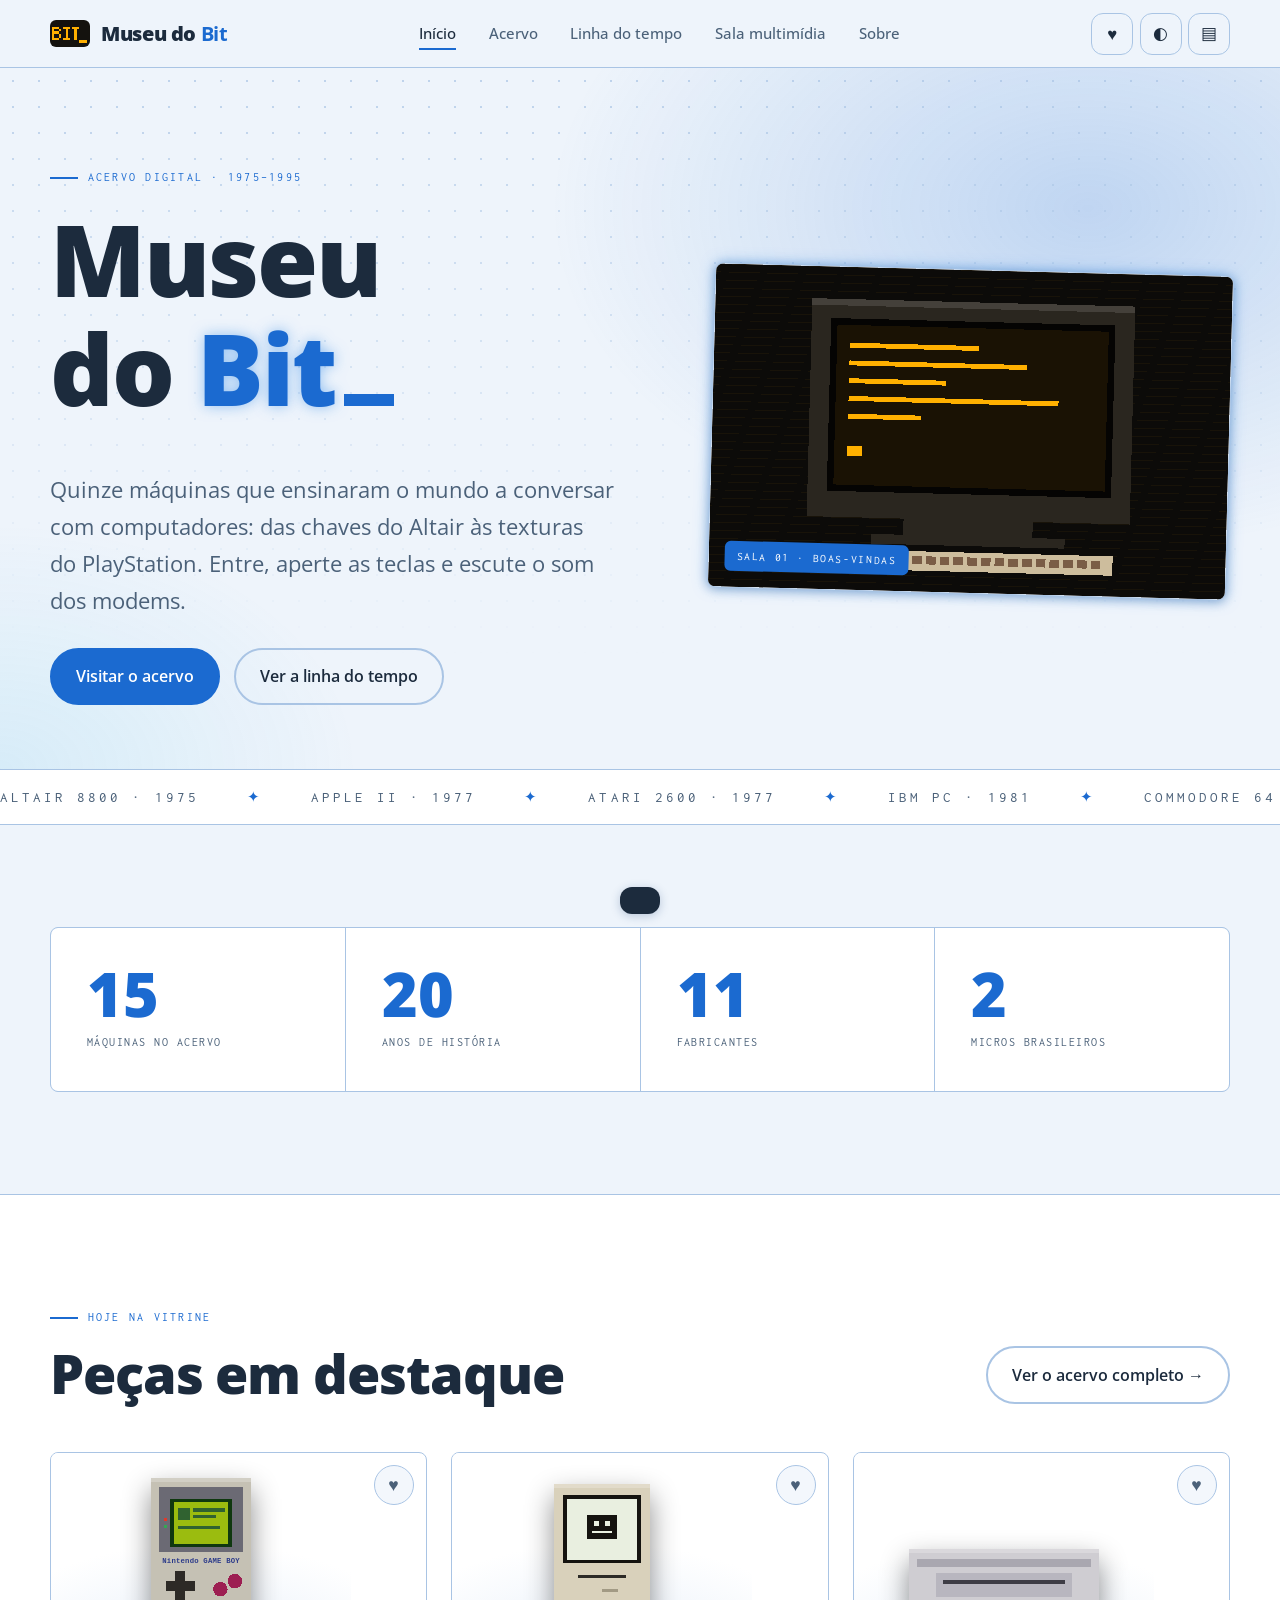
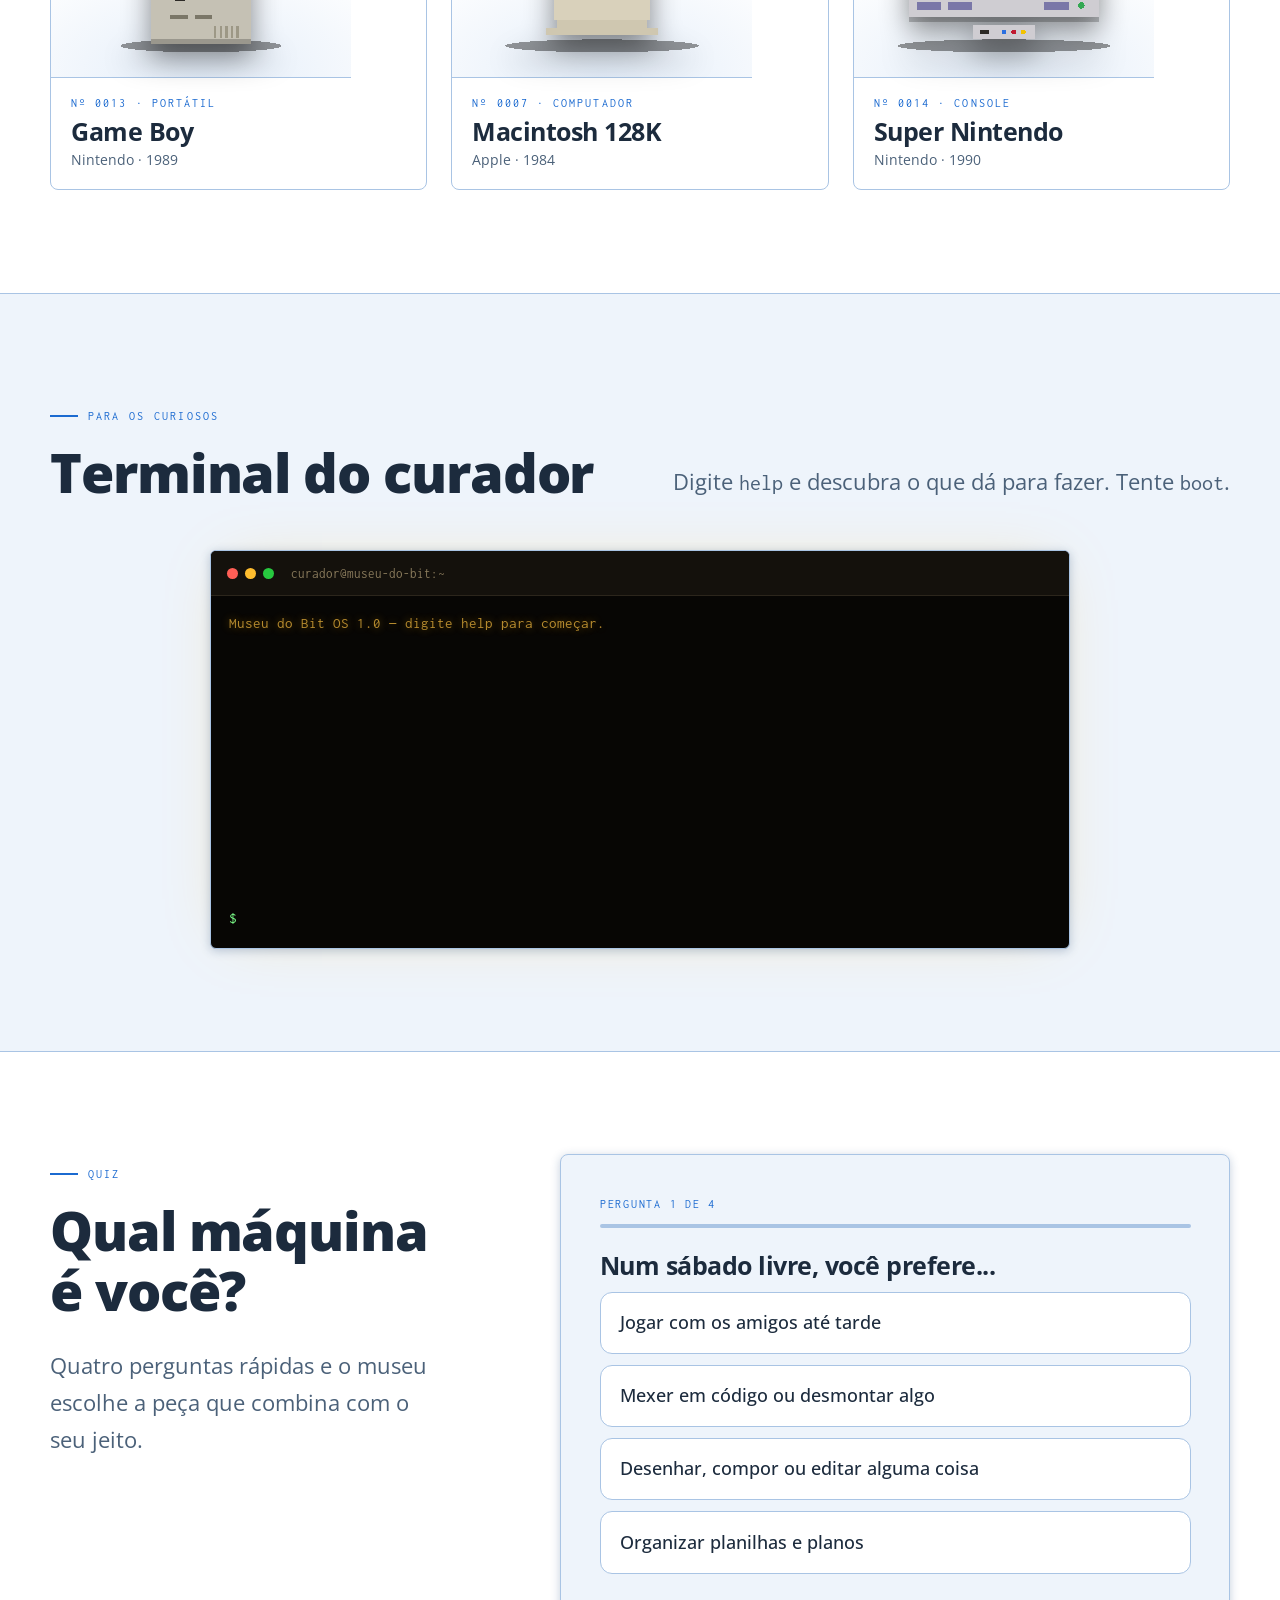
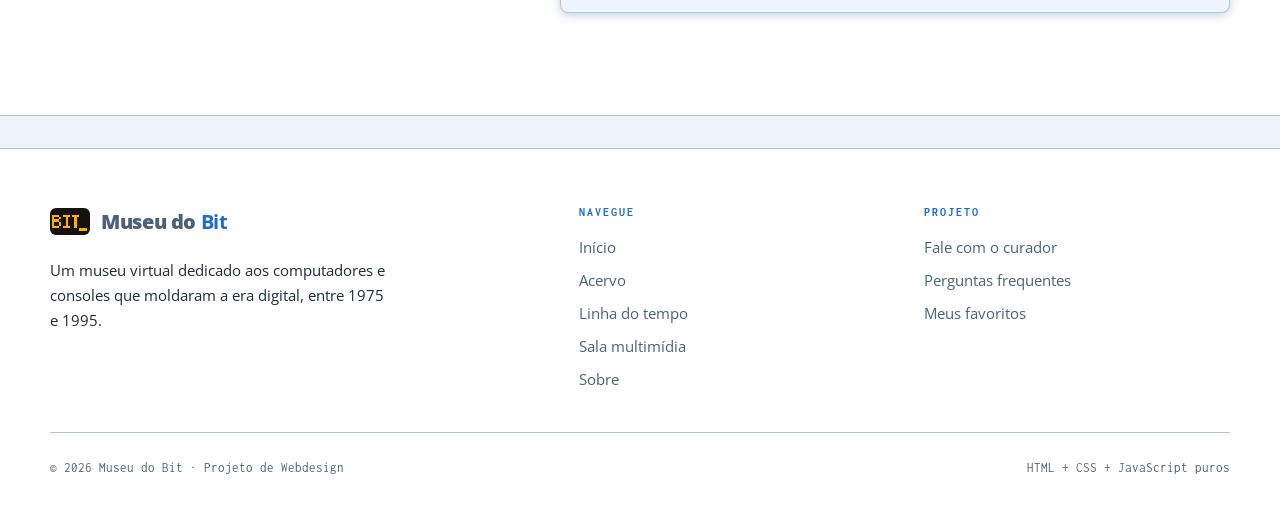
==== commit ff1bbe40: "Base do novo visual Windows 7: paleta azul e branco, fonte estilo Segoe UI e tema claro padrão" ====
--- a/index.html
+++ b/index.html
@@ -1,18 +1,18 @@
 <!doctype html>
-<html lang="pt-BR" data-tema="escuro">
+<html lang="pt-BR" data-tema="claro">
 <head>
 <meta charset="utf-8">
 <meta name="viewport" content="width=device-width, initial-scale=1">
 <title>Início · Museu do Bit</title>
 <meta name="description" content="Museu virtual de computadores e consoles clássicos, de 1975 a 1995: acervo, linha do tempo, sons e vídeos.">
-<meta name="theme-color" content="#0f0d0a">
+<meta name="theme-color" content="#dbe9f8">
 <meta property="og:title" content="Início · Museu do Bit">
 <meta property="og:description" content="Museu virtual de computadores e consoles clássicos, de 1975 a 1995: acervo, linha do tempo, sons e vídeos.">
 <meta property="og:type" content="website">
 <link rel="icon" href="img/favicon.svg" type="image/svg+xml">
 <link rel="preconnect" href="https://fonts.googleapis.com">
 <link rel="preconnect" href="https://fonts.gstatic.com" crossorigin>
-<link href="https://fonts.googleapis.com/css2?family=Fraunces:opsz,wght@9..144,400;9..144,700;9..144,900&family=IBM+Plex+Mono:wght@400;600&family=Instrument+Sans:wght@400;500;600&display=swap" rel="stylesheet">
+<link href="https://fonts.googleapis.com/css2?family=Open+Sans:wght@300;400;600;700&family=Inconsolata:wght@400;600&display=swap" rel="stylesheet">
 <link rel="stylesheet" href="css/style.css">
 <script src="js/data.js" defer></script>
 <script src="js/main.js" defer></script>
@@ -130,7 +130,7 @@
     <div class="rodape__grade">
       <div>
         <a class="marca" href="index.html"><img src="img/logo.svg" alt="" width="72" height="48"><span>Museu do <b>Bit</b></span></a>
-        <p style="margin-top:1rem;max-width:42ch;color:var(--texto-2)">Um museu virtual dedicado aos computadores e consoles que moldaram a era digital, entre 1975 e 1995.</p>
+        <p style="margin-top:1rem;max-width:42ch">Um museu virtual dedicado aos computadores e consoles que moldaram a era digital, entre 1975 e 1995.</p>
       </div>
       <div>
         <h4>Navegue</h4>
--- a/css/style.css
+++ b/css/style.css
@@ -1,40 +1,47 @@
 :root {
-  --bg: #0f0d0a;
-  --bg-2: #17140f;
-  --bg-3: #211c14;
-  --linha: #3a3226;
-  --texto: #f1e8d3;
-  --texto-2: #b9ad93;
-  --ambar: #ffb000;
-  --ambar-2: #ff7a1a;
-  --rosa: #ff4fd8;
-  --verde: #7cff8a;
-  --sobre-ambar: #14100a;
-  --raio: 14px;
-  --raio-g: 22px;
-  --sombra: 0 18px 40px -18px rgba(0, 0, 0, 0.7);
-  --brilho: 0 0 24px rgba(255, 176, 0, 0.35);
-  --f-display: "Fraunces", Georgia, serif;
-  --f-mono: "IBM Plex Mono", ui-monospace, Menlo, monospace;
-  --f-corpo: "Instrument Sans", system-ui, -apple-system, sans-serif;
+  --bg: #eef4fb;
+  --bg-2: #ffffff;
+  --bg-3: #e3edf9;
+  --linha: #a9c4e4;
+  --texto: #1c2b3d;
+  --texto-2: #4b6179;
+  --titulo: #14406f;
+  --azul: #1b6ad0;
+  --azul-2: #0a4aa8;
+  --ciano: #2bb3e8;
+  --verde: #2e9d3a;
+  --sobre-azul: #ffffff;
+  --raio: 6px;
+  --raio-g: 8px;
+  --sombra: 0 2px 10px rgba(22, 64, 120, 0.25);
+  --brilho: 0 0 14px rgba(70, 150, 235, 0.55);
+  --vidro: linear-gradient(180deg, rgba(255, 255, 255, 0.92) 0%, rgba(214, 231, 250, 0.82) 48%, rgba(190, 215, 244, 0.86) 52%, rgba(226, 238, 252, 0.9) 100%);
+  --botao: linear-gradient(180deg, #7bbcff 0%, #3b8cea 48%, #1566cc 52%, #3b97f2 100%);
+  --botao-2: linear-gradient(180deg, #ffffff 0%, #f1f4f8 48%, #dde3ea 52%, #ced6df 100%);
+  --f-display: "Segoe UI", "Open Sans", Tahoma, Geneva, sans-serif;
+  --f-mono: Consolas, "Lucida Console", Inconsolata, monospace;
+  --f-corpo: "Segoe UI", "Open Sans", Tahoma, Geneva, sans-serif;
   --topo-h: 68px;
   --ease: cubic-bezier(0.22, 1, 0.36, 1);
 }
 
-[data-tema="claro"] {
-  --bg: #f4ecd8;
-  --bg-2: #ebe1c8;
-  --bg-3: #e0d4b6;
-  --linha: #c9b98f;
-  --texto: #1b1710;
-  --texto-2: #5b5139;
-  --ambar: #a85d00;
-  --ambar-2: #c2410c;
-  --rosa: #b8179b;
-  --verde: #166534;
-  --sobre-ambar: #fff7e6;
-  --sombra: 0 18px 40px -20px rgba(60, 40, 0, 0.35);
-  --brilho: 0 0 0 rgba(0, 0, 0, 0);
+[data-tema="escuro"] {
+  --bg: #0a1d38;
+  --bg-2: #102a4d;
+  --bg-3: #173a68;
+  --linha: #2f5a92;
+  --texto: #e8f2ff;
+  --texto-2: #a7c1e0;
+  --titulo: #bfe0ff;
+  --azul: #5db4ff;
+  --azul-2: #8fcbff;
+  --ciano: #4fd0ff;
+  --verde: #6fdc7c;
+  --sobre-azul: #06182e;
+  --sombra: 0 2px 14px rgba(0, 0, 0, 0.55);
+  --brilho: 0 0 16px rgba(93, 180, 255, 0.45);
+  --vidro: linear-gradient(180deg, rgba(40, 80, 130, 0.9) 0%, rgba(20, 52, 96, 0.88) 48%, rgba(12, 40, 80, 0.9) 52%, rgba(24, 60, 108, 0.92) 100%);
+  --botao-2: linear-gradient(180deg, #4a74a8 0%, #355d92 48%, #284c80 52%, #3a6296 100%);
 }
 
 *,
@@ -100,23 +107,23 @@
 }
 
 a {
-  color: var(--ambar);
+  color: var(--azul);
   text-underline-offset: 3px;
 }
 
 a:hover {
-  color: var(--ambar-2);
+  color: var(--azul-2);
 }
 
 :focus-visible {
-  outline: 3px solid var(--ambar);
+  outline: 3px solid var(--azul);
   outline-offset: 3px;
   border-radius: 6px;
 }
 
 ::selection {
-  background: var(--ambar);
-  color: var(--sobre-ambar);
+  background: var(--azul);
+  color: var(--sobre-azul);
 }
 
 .container {
@@ -148,8 +155,8 @@
   left: 1rem;
   z-index: 200;
   padding: 0.7rem 1rem;
-  background: var(--ambar);
-  color: var(--sobre-ambar);
+  background: var(--azul);
+  color: var(--sobre-azul);
   font-weight: 700;
   border-radius: 8px;
   transition: top 0.2s;
@@ -167,7 +174,7 @@
   font-size: 0.78rem;
   letter-spacing: 0.18em;
   text-transform: uppercase;
-  color: var(--ambar);
+  color: var(--azul);
   margin-bottom: 1rem;
 }
 
@@ -175,7 +182,7 @@
   content: "";
   width: 28px;
   height: 2px;
-  background: var(--ambar);
+  background: var(--azul);
 }
 
 .lead {
@@ -193,7 +200,7 @@
   inset: 0 0 auto 0;
   height: 3px;
   z-index: 120;
-  background: linear-gradient(90deg, var(--ambar), var(--rosa));
+  background: linear-gradient(90deg, var(--azul), var(--ciano));
   transform: scaleX(0);
   transform-origin: left;
 }
@@ -236,7 +243,7 @@
 }
 
 .marca b {
-  color: var(--ambar);
+  color: var(--azul);
 }
 
 .menu {
@@ -263,7 +270,7 @@
   right: 0.9rem;
   bottom: 0.25rem;
   height: 2px;
-  background: var(--ambar);
+  background: var(--azul);
   transform: scaleX(0);
   transform-origin: left;
   transition: transform 0.3s var(--ease);
@@ -302,16 +309,16 @@
 }
 
 .btn-icone:hover {
-  border-color: var(--ambar);
+  border-color: var(--azul);
   background: var(--bg-3);
   color: var(--texto);
   transform: translateY(-2px);
 }
 
 .btn-icone[aria-pressed="true"] {
-  background: var(--ambar);
-  color: var(--sobre-ambar);
-  border-color: var(--ambar);
+  background: var(--azul);
+  color: var(--sobre-azul);
+  border-color: var(--azul);
 }
 
 .badge {
@@ -323,7 +330,7 @@
   padding: 0 5px;
   display: grid;
   place-items: center;
-  background: var(--rosa);
+  background: var(--ciano);
   color: #fff;
   font-family: var(--f-mono);
   font-size: 0.7rem;
@@ -392,9 +399,9 @@
   font-family: var(--f-corpo);
   font-size: 1rem;
   font-weight: 600;
-  color: var(--sobre-ambar);
-  background: var(--ambar);
-  border: 2px solid var(--ambar);
+  color: var(--sobre-azul);
+  background: var(--azul);
+  border: 2px solid var(--azul);
   border-radius: 999px;
   cursor: pointer;
   text-decoration: none;
@@ -402,9 +409,9 @@
 }
 
 .btn:hover {
-  color: var(--sobre-ambar);
+  color: var(--sobre-azul);
   transform: translateY(-3px);
-  box-shadow: var(--brilho), 0 10px 24px -10px var(--ambar);
+  box-shadow: var(--brilho), 0 10px 24px -10px var(--azul);
 }
 
 .btn:active {
@@ -418,8 +425,8 @@
 }
 
 .btn--fantasma:hover {
-  color: var(--ambar);
-  border-color: var(--ambar);
+  color: var(--azul);
+  border-color: var(--azul);
   box-shadow: none;
 }
 
@@ -447,7 +454,7 @@
   font-size: 0.78rem;
   letter-spacing: 0.16em;
   text-transform: uppercase;
-  color: var(--ambar);
+  color: var(--azul);
   margin-bottom: 1rem;
 }
 
@@ -465,7 +472,7 @@
 }
 
 .rodape a:hover {
-  color: var(--ambar);
+  color: var(--azul);
 }
 
 .rodape__fim {
@@ -490,8 +497,8 @@
   height: 48px;
   display: grid;
   place-items: center;
-  background: var(--ambar);
-  color: var(--sobre-ambar);
+  background: var(--azul);
+  color: var(--sobre-azul);
   border: 0;
   border-radius: 50%;
   font-size: 1.3rem;
@@ -536,8 +543,8 @@
   overflow: hidden;
   padding-block: clamp(3rem, 7vw, 6rem) clamp(2.5rem, 5vw, 4rem);
   background:
-    radial-gradient(60% 70% at 85% 20%, color-mix(in srgb, var(--ambar) 22%, transparent), transparent 70%),
-    radial-gradient(40% 50% at 0% 100%, color-mix(in srgb, var(--rosa) 12%, transparent), transparent 70%),
+    radial-gradient(60% 70% at 85% 20%, color-mix(in srgb, var(--azul) 22%, transparent), transparent 70%),
+    radial-gradient(40% 50% at 0% 100%, color-mix(in srgb, var(--ciano) 12%, transparent), transparent 70%),
     var(--bg);
 }
 
@@ -563,7 +570,7 @@
 
 .hero h1 em {
   font-style: normal;
-  color: var(--ambar);
+  color: var(--azul);
   text-shadow: var(--brilho);
 }
 
@@ -572,7 +579,7 @@
   width: 0.5em;
   height: 0.12em;
   margin-left: 0.08em;
-  background: var(--ambar);
+  background: var(--azul);
   vertical-align: baseline;
   animation: piscar 1.05s steps(1) infinite;
 }
@@ -619,8 +626,8 @@
   font-size: 0.72rem;
   letter-spacing: 0.14em;
   text-transform: uppercase;
-  background: var(--ambar);
-  color: var(--sobre-ambar);
+  background: var(--azul);
+  color: var(--sobre-azul);
   border-radius: 6px;
 }
 
@@ -646,7 +653,7 @@
 .faixa__trilho span::after {
   content: "✦";
   margin-left: 3rem;
-  color: var(--ambar);
+  color: var(--azul);
 }
 
 .faixa:hover .faixa__trilho {
@@ -681,7 +688,7 @@
   font-size: clamp(2.2rem, 1.4rem + 3vw, 3.8rem);
   font-weight: 900;
   line-height: 1;
-  color: var(--ambar);
+  color: var(--azul);
   font-variant-numeric: tabular-nums;
 }
 
@@ -726,7 +733,7 @@
 .peca:hover,
 .peca:focus-within {
   transform: translateY(-6px);
-  border-color: var(--ambar);
+  border-color: var(--azul);
   box-shadow: var(--sombra), var(--brilho);
 }
 
@@ -750,7 +757,7 @@
   display: grid;
   place-items: center;
   background:
-    conic-gradient(from 180deg at 50% -10%, transparent 38%, color-mix(in srgb, var(--ambar) 20%, transparent) 50%, transparent 62%),
+    conic-gradient(from 180deg at 50% -10%, transparent 38%, color-mix(in srgb, var(--azul) 20%, transparent) 50%, transparent 62%),
     radial-gradient(80% 60% at 50% 100%, var(--bg-3), var(--bg-2));
   border-bottom: 1px solid var(--linha);
 }
@@ -775,7 +782,7 @@
   font-family: var(--f-mono);
   font-size: 0.72rem;
   letter-spacing: 0.18em;
-  color: var(--ambar);
+  color: var(--azul);
   margin-bottom: 0.3rem;
 }
 
@@ -810,13 +817,13 @@
 
 .peca__fav:hover {
   transform: scale(1.12);
-  color: var(--rosa);
+  color: var(--ciano);
 }
 
 .peca__fav[aria-pressed="true"] {
   color: #fff;
-  background: var(--rosa);
-  border-color: var(--rosa);
+  background: var(--ciano);
+  border-color: var(--ciano);
   animation: pulso 0.4s var(--ease);
 }
 
@@ -836,7 +843,7 @@
   font-size: 0.68rem;
   letter-spacing: 0.1em;
   text-transform: uppercase;
-  color: var(--sobre-ambar);
+  color: var(--sobre-azul);
   background: var(--verde);
   border-radius: 6px;
 }
@@ -854,7 +861,7 @@
 }
 
 .peca__comparar input {
-  accent-color: var(--ambar);
+  accent-color: var(--azul);
   width: 16px;
   height: 16px;
 }
@@ -932,8 +939,8 @@
 
 .modal__fechar:hover {
   transform: rotate(90deg);
-  background: var(--ambar);
-  color: var(--sobre-ambar);
+  background: var(--azul);
+  color: var(--sobre-azul);
 }
 
 .modal__palco {
@@ -941,7 +948,7 @@
   place-items: center;
   padding: 2rem;
   background:
-    conic-gradient(from 180deg at 50% -10%, transparent 36%, color-mix(in srgb, var(--ambar) 24%, transparent) 50%, transparent 64%),
+    conic-gradient(from 180deg at 50% -10%, transparent 36%, color-mix(in srgb, var(--azul) 24%, transparent) 50%, transparent 64%),
     radial-gradient(90% 70% at 50% 100%, var(--bg-3), var(--bg-2));
   border-right: 1px solid var(--linha);
 }
@@ -982,7 +989,7 @@
   font-size: 0.7rem;
   letter-spacing: 0.14em;
   text-transform: uppercase;
-  color: var(--ambar);
+  color: var(--azul);
 }
 
 .ficha dd {
@@ -994,14 +1001,14 @@
   margin: 0 0 1.25rem;
   padding: 0.9rem 1.1rem;
   background: var(--bg-3);
-  border-left: 3px solid var(--ambar);
+  border-left: 3px solid var(--azul);
   border-radius: 0 12px 12px 0;
   font-size: 0.95rem;
   color: var(--texto-2);
 }
 
 .curio b {
-  color: var(--ambar);
+  color: var(--azul);
 }
 
 .modal__acoes,
@@ -1137,7 +1144,7 @@
   font-size: 0.78rem;
   letter-spacing: 0.14em;
   text-transform: uppercase;
-  color: var(--ambar);
+  color: var(--azul);
 }
 
 .quiz__barra {
@@ -1151,7 +1158,7 @@
 .quiz__barra span {
   display: block;
   height: 100%;
-  background: linear-gradient(90deg, var(--ambar), var(--rosa));
+  background: linear-gradient(90deg, var(--azul), var(--ciano));
   transition: width 0.5s var(--ease);
 }
 
@@ -1175,7 +1182,7 @@
 
 .quiz__opcao:hover {
   transform: translateX(6px);
-  border-color: var(--ambar);
+  border-color: var(--azul);
   background: var(--bg-3);
 }
 
@@ -1209,7 +1216,7 @@
 
 .crt main,
 .crt .topo {
-  text-shadow: 0 0 6px color-mix(in srgb, var(--ambar) 40%, transparent);
+  text-shadow: 0 0 6px color-mix(in srgb, var(--azul) 40%, transparent);
 }
 
 @keyframes tremer {
@@ -1220,7 +1227,7 @@
 
 .pagina-topo {
   padding-block: clamp(2.5rem, 6vw, 5rem) 1rem;
-  background: radial-gradient(50% 90% at 90% 0%, color-mix(in srgb, var(--ambar) 16%, transparent), transparent 70%);
+  background: radial-gradient(50% 90% at 90% 0%, color-mix(in srgb, var(--azul) 16%, transparent), transparent 70%);
 }
 
 .pagina-topo h1 {
@@ -1247,7 +1254,7 @@
   font-size: 0.7rem;
   letter-spacing: 0.14em;
   text-transform: uppercase;
-  color: var(--ambar);
+  color: var(--azul);
 }
 
 .campo input,
@@ -1274,8 +1281,8 @@
 .campo select:focus,
 .campo textarea:focus {
   outline: none;
-  border-color: var(--ambar);
-  box-shadow: 0 0 0 4px color-mix(in srgb, var(--ambar) 22%, transparent);
+  border-color: var(--azul);
+  box-shadow: 0 0 0 4px color-mix(in srgb, var(--azul) 22%, transparent);
 }
 
 .filtros__chips {
@@ -1298,14 +1305,14 @@
 }
 
 .chip-btn:hover {
-  border-color: var(--ambar);
+  border-color: var(--azul);
   transform: translateY(-2px);
 }
 
 .chip-btn[aria-pressed="true"] {
-  background: var(--ambar);
-  border-color: var(--ambar);
-  color: var(--sobre-ambar);
+  background: var(--azul);
+  border-color: var(--azul);
+  color: var(--sobre-azul);
   font-weight: 600;
 }
 
@@ -1349,7 +1356,7 @@
   padding-block: 0.85rem;
   background: color-mix(in srgb, var(--bg-2) 92%, transparent);
   backdrop-filter: blur(14px);
-  border-top: 2px solid var(--ambar);
+  border-top: 2px solid var(--azul);
   box-shadow: 0 -20px 40px -20px rgba(0, 0, 0, 0.6);
   animation: sobe 0.5s var(--ease);
 }
@@ -1439,7 +1446,7 @@
   text-align: center;
   font-family: var(--f-display);
   font-size: 1.15rem;
-  border-bottom: 2px solid var(--ambar);
+  border-bottom: 2px solid var(--azul);
 }
 
 .tabela thead th img {
@@ -1453,7 +1460,7 @@
   font-size: 0.72rem;
   letter-spacing: 0.12em;
   text-transform: uppercase;
-  color: var(--ambar);
+  color: var(--azul);
 }
 
 .tabela tbody tr:hover {
@@ -1476,7 +1483,7 @@
 
 .era:hover {
   transform: translateY(-6px) rotate(-0.6deg);
-  border-color: var(--ambar);
+  border-color: var(--azul);
 }
 
 .era img {
@@ -1495,7 +1502,7 @@
   font-family: var(--f-mono);
   font-size: 0.75rem;
   letter-spacing: 0.16em;
-  color: var(--ambar);
+  color: var(--azul);
 }
 
 .era__texto h3 {
@@ -1529,7 +1536,7 @@
 .controle-ano input[type="range"] {
   flex: 1;
   height: 6px;
-  accent-color: var(--ambar);
+  accent-color: var(--azul);
   cursor: pointer;
 }
 
@@ -1538,7 +1545,7 @@
   font-family: var(--f-display);
   font-size: 2rem;
   font-weight: 900;
-  color: var(--ambar);
+  color: var(--azul);
   font-variant-numeric: tabular-nums;
 }
 
@@ -1553,7 +1560,7 @@
 .linha__progresso span {
   display: block;
   height: 100%;
-  background: linear-gradient(90deg, var(--ambar), var(--rosa));
+  background: linear-gradient(90deg, var(--azul), var(--ciano));
   transform: scaleX(0);
   transform-origin: left;
 }
@@ -1568,7 +1575,7 @@
   overflow-x: auto;
   scroll-snap-type: x proximity;
   scrollbar-width: thin;
-  scrollbar-color: var(--ambar) var(--bg-3);
+  scrollbar-color: var(--azul) var(--bg-3);
   cursor: grab;
 }
 
@@ -1585,7 +1592,7 @@
   right: 0;
   top: 42px;
   height: 2px;
-  background: repeating-linear-gradient(90deg, var(--ambar) 0 10px, transparent 10px 18px);
+  background: repeating-linear-gradient(90deg, var(--azul) 0 10px, transparent 10px 18px);
   opacity: 0.45;
 }
 
@@ -1604,7 +1611,7 @@
   width: 18px;
   height: 18px;
   background: var(--bg);
-  border: 3px solid var(--ambar);
+  border: 3px solid var(--azul);
   border-radius: 50%;
   transform: translateX(-50%);
   top: -23px;
@@ -1626,14 +1633,14 @@
 .evento--ativo .evento__cartao {
   opacity: 1;
   transform: scale(1);
-  border-color: var(--ambar);
+  border-color: var(--azul);
   box-shadow: var(--sombra), var(--brilho);
 }
 
 .evento--ativo .evento__ponto {
-  background: var(--ambar);
+  background: var(--azul);
   transform: translateX(-50%) scale(1.4);
-  box-shadow: 0 0 0 6px color-mix(in srgb, var(--ambar) 25%, transparent);
+  box-shadow: 0 0 0 6px color-mix(in srgb, var(--azul) 25%, transparent);
 }
 
 .evento__ano {
@@ -1642,7 +1649,7 @@
   font-size: 2.6rem;
   font-weight: 900;
   line-height: 1;
-  color: var(--ambar);
+  color: var(--azul);
   margin-bottom: 0.4rem;
 }
 
@@ -1665,7 +1672,7 @@
 
 .volume input {
   width: 160px;
-  accent-color: var(--ambar);
+  accent-color: var(--azul);
 }
 
 .visualizador {
@@ -1700,7 +1707,7 @@
 }
 
 .som--ativo {
-  border-color: var(--ambar);
+  border-color: var(--azul);
   box-shadow: var(--brilho);
   transform: translateY(-3px);
 }
@@ -1712,8 +1719,8 @@
   display: grid;
   place-items: center;
   padding: 0 0 0 3px;
-  background: var(--ambar);
-  color: var(--sobre-ambar);
+  background: var(--azul);
+  color: var(--sobre-azul);
   border: 0;
   border-radius: 50%;
   font-size: 1.15rem;
@@ -1748,7 +1755,7 @@
 
 .som__prog {
   width: 100%;
-  accent-color: var(--ambar);
+  accent-color: var(--azul);
   cursor: pointer;
 }
 
@@ -1883,13 +1890,13 @@
 
 .bastidor:hover {
   transform: translateY(-5px);
-  border-color: var(--ambar);
+  border-color: var(--azul);
 }
 
 .bastidor strong {
   font-family: var(--f-display);
   font-size: 1.6rem;
-  color: var(--ambar);
+  color: var(--azul);
 }
 
 .bastidor code {
@@ -1940,21 +1947,21 @@
   height: 32px;
   font-family: var(--f-mono);
   font-size: 1.2rem;
-  color: var(--ambar);
+  color: var(--azul);
   border: 1px solid var(--linha);
   border-radius: 50%;
   transition: transform 0.35s var(--ease), background 0.2s, color 0.2s;
 }
 
 .faq summary:hover {
-  color: var(--ambar);
+  color: var(--azul);
 }
 
 .faq details[open] summary::after {
   content: "−";
   transform: rotate(180deg);
-  background: var(--ambar);
-  color: var(--sobre-ambar);
+  background: var(--azul);
+  color: var(--sobre-azul);
 }
 
 .faq details p {
@@ -1994,17 +2001,17 @@
 .campo__erro {
   min-height: 1.2em;
   font-size: 0.82rem;
-  color: #ff7b72;
-}
-
-[data-tema="claro"] .campo__erro {
   color: #b42318;
+}
+
+[data-tema="escuro"] .campo__erro {
+  color: #ff8a80;
 }
 
 .campo--erro input,
 .campo--erro select,
 .campo--erro textarea {
-  border-color: #ff7b72;
+  border-color: #d93025;
 }
 
 .contador {
@@ -2015,7 +2022,7 @@
 }
 
 .contador--alerta {
-  color: var(--rosa);
+  color: var(--ciano);
 }
 
 .aceite label {
@@ -2029,7 +2036,7 @@
 .aceite input {
   width: 18px;
   height: 18px;
-  accent-color: var(--ambar);
+  accent-color: var(--azul);
 }
 
 .sucesso {
@@ -2050,7 +2057,7 @@
   height: 64px;
   font-size: 1.8rem;
   font-weight: 700;
-  color: var(--sobre-ambar);
+  color: var(--sobre-azul);
   background: var(--verde);
   border-radius: 50%;
   box-shadow: 0 0 0 8px color-mix(in srgb, var(--verde) 22%, transparent);
@@ -2286,3 +2293,28 @@
     transform: none;
   }
 }
+
+.erro404 em {
+  font-style: normal;
+  color: var(--azul);
+}
+
+.erro404__arte {
+  width: min(320px, 70%);
+  margin-top: 2.5rem;
+  opacity: 0.85;
+  animation: flutua 4s ease-in-out infinite;
+}
+
+@keyframes flutua {
+  50% {
+    transform: translateY(-10px) rotate(-2deg);
+  }
+}
+
+.sem-js {
+  padding: 1.25rem 1.5rem;
+  color: var(--texto-2);
+  border: 1px dashed var(--linha);
+  border-radius: var(--raio);
+}
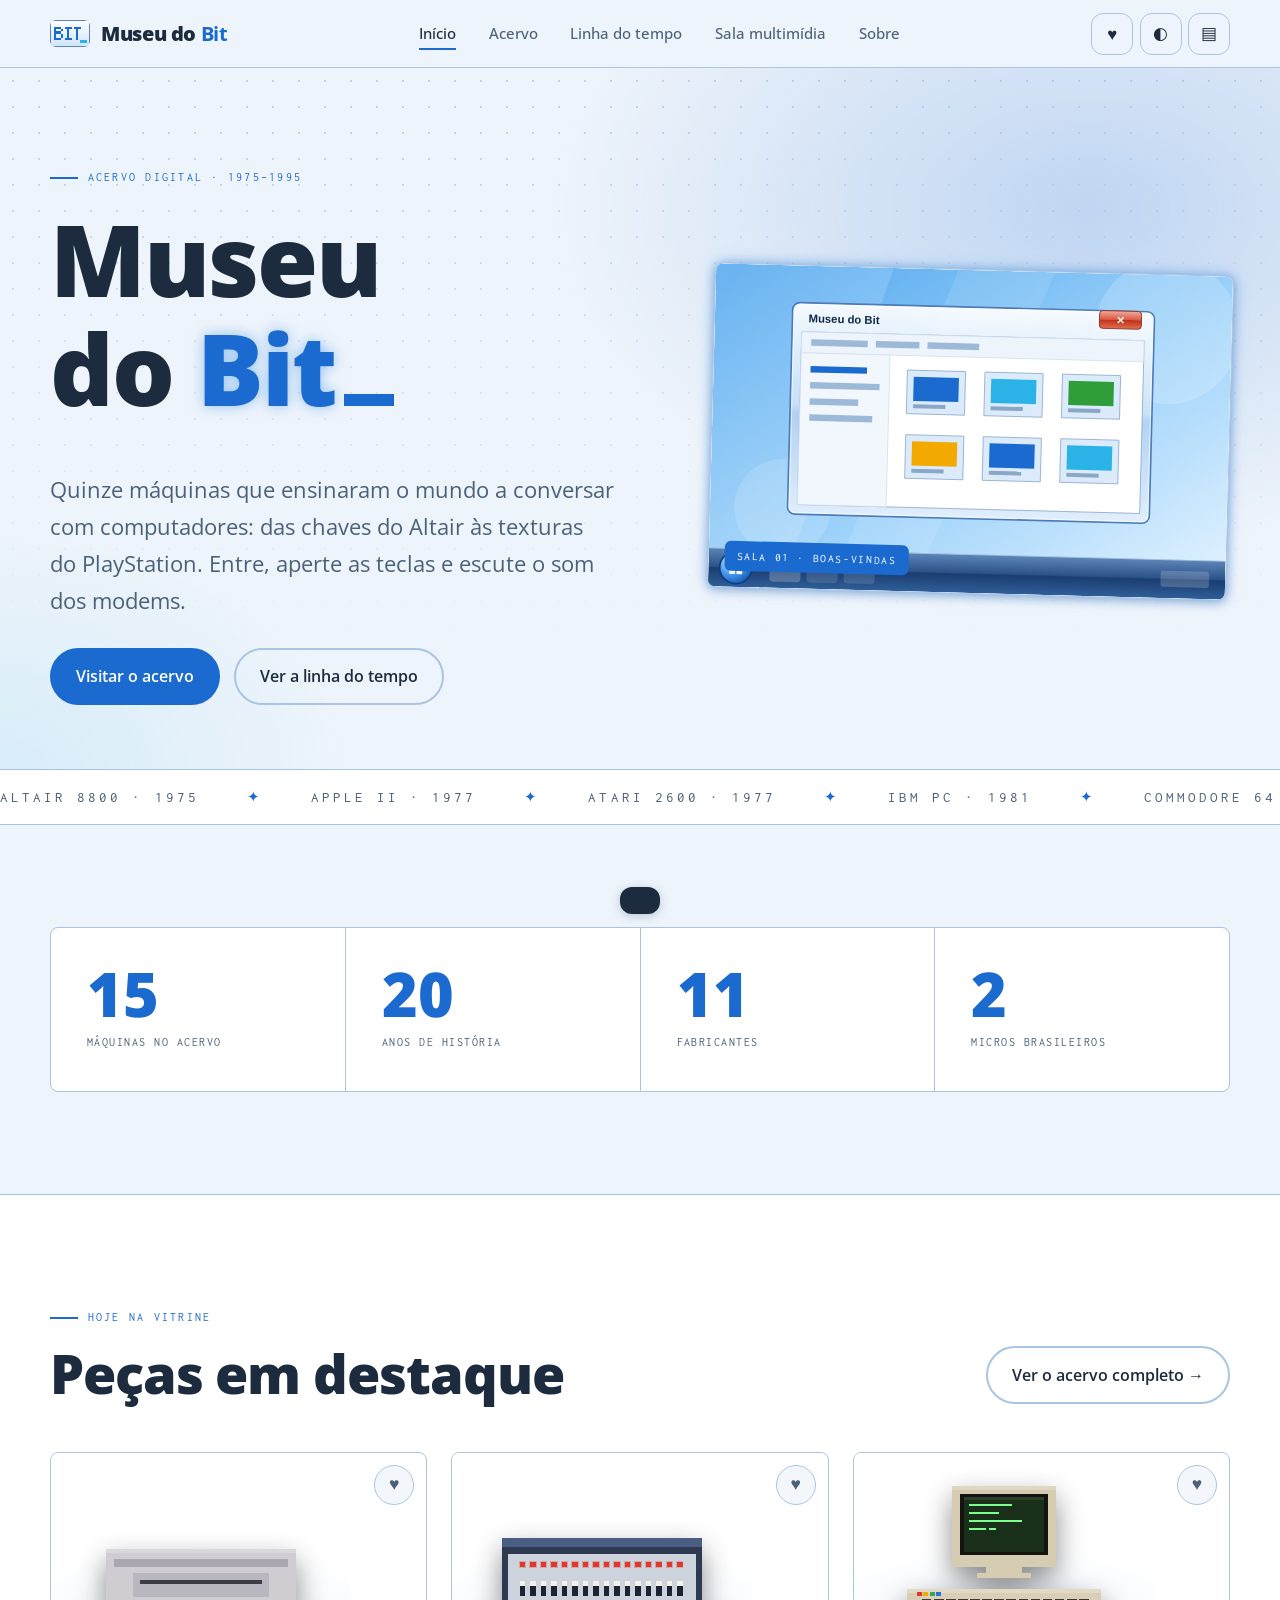
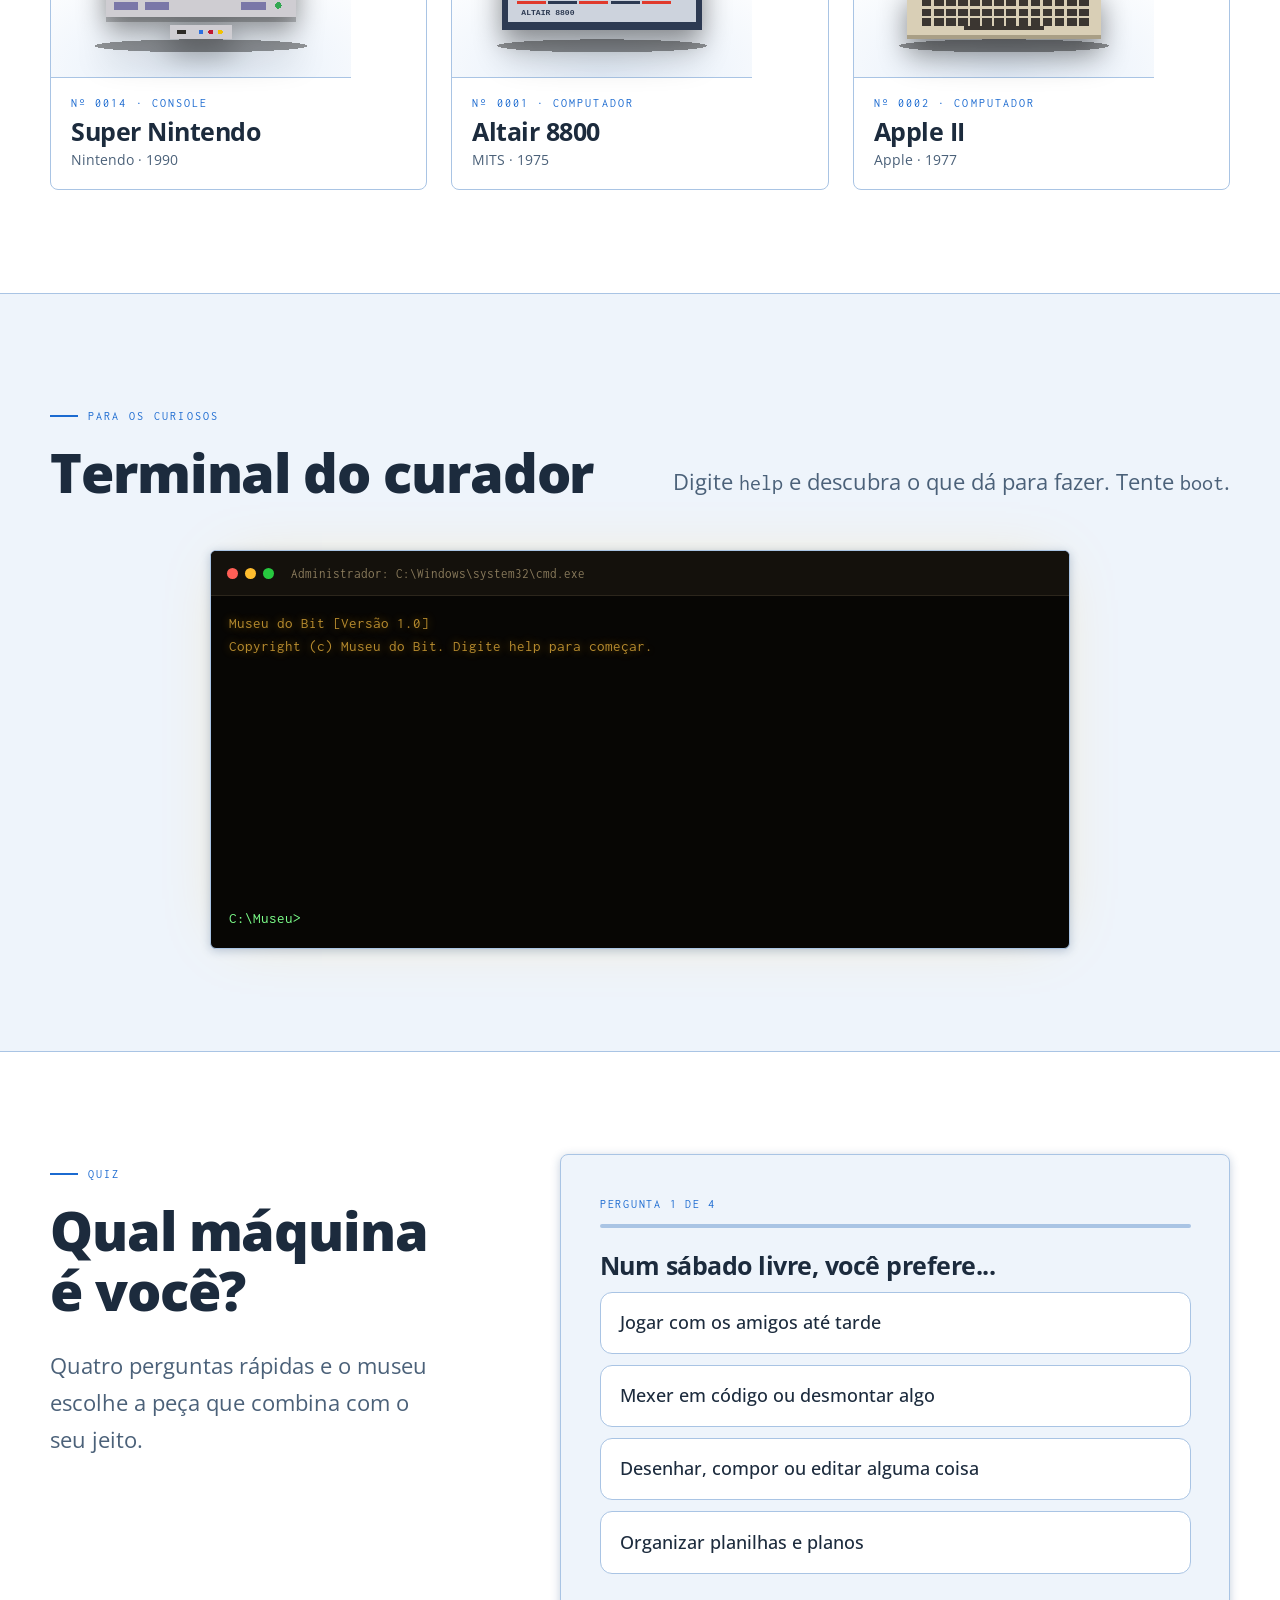
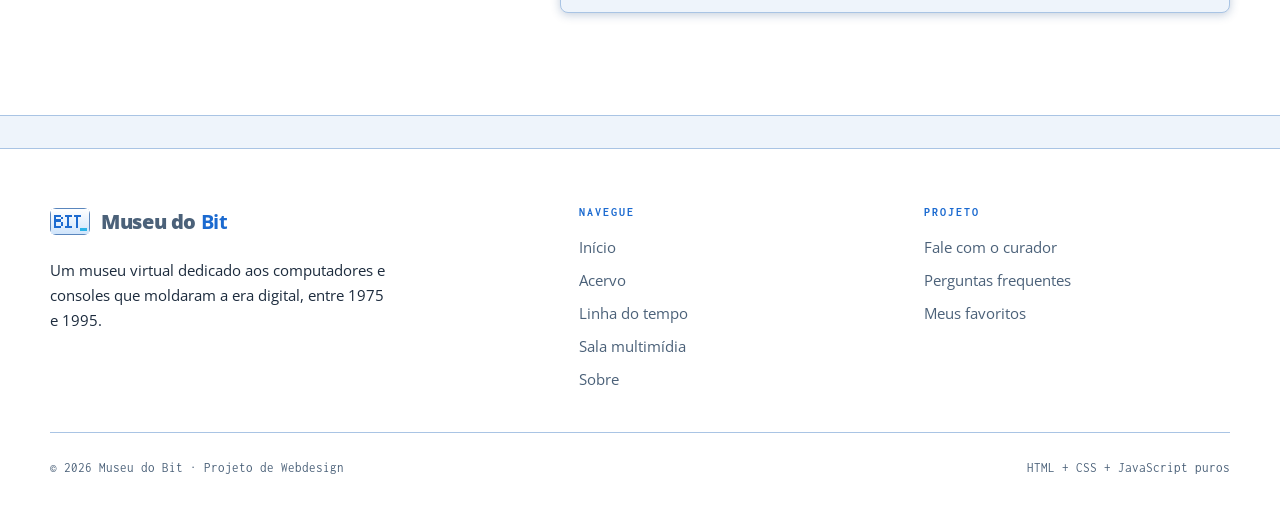
==== commit b9ca8459: "Marcação das janelas, terminal estilo cmd e barra de título no modal" ====
--- a/index.html
+++ b/index.html
@@ -54,8 +54,8 @@
         <a class="btn btn--fantasma" href="linha-do-tempo.html">Ver a linha do tempo</a>
       </div>
     </div>
-    <figure class="hero__arte" style="margin:0">
-      <img src="img/hero-crt.svg" alt="Monitor de fósforo âmbar exibindo linhas de texto e um cursor piscando" width="640" height="400">
+    <figure class="hero__arte janela" data-titulo="Museu do Bit - Bem-vindo" style="margin:0">
+      <img src="img/hero-janela.svg" alt="Monitor de fósforo âmbar exibindo linhas de texto e um cursor piscando" width="640" height="400">
       <figcaption class="hero__selo">Sala 01 · Boas-vindas</figcaption>
     </figure>
   </div>
@@ -103,10 +103,10 @@
       <p class="lead" style="margin:0">Digite <code class="mono">help</code> e descubra o que dá para fazer. Tente <code class="mono">boot</code>.</p>
     </div>
     <div class="terminal" id="terminal" data-revelar>
-      <div class="terminal__barra"><span></span><span></span><span></span><b>curador@museu-do-bit:~</b></div>
+      <div class="terminal__barra"><span></span><span></span><span></span><b>Administrador: C:\Windows\system32\cmd.exe</b></div>
       <div class="terminal__saida" id="termSaida" role="log" aria-live="polite"></div>
       <form class="terminal__linha" id="termForm">
-        <label for="termEntrada" class="terminal__prompt">$</label>
+        <label for="termEntrada" class="terminal__prompt">C:\Museu&gt;</label>
         <input id="termEntrada" autocomplete="off" autocapitalize="off" spellcheck="false" aria-label="Digite um comando do terminal">
       </form>
     </div>
@@ -120,7 +120,7 @@
       <h2>Qual máquina é você?</h2>
       <p class="lead">Quatro perguntas rápidas e o museu escolhe a peça que combina com o seu jeito.</p>
     </div>
-    <div class="quiz__caixa" id="quizCaixa" aria-live="polite"></div>
+    <div class="quiz__caixa janela" data-titulo="Qual máquina é você?" id="quizCaixa" aria-live="polite"></div>
   </div>
 </section>
 
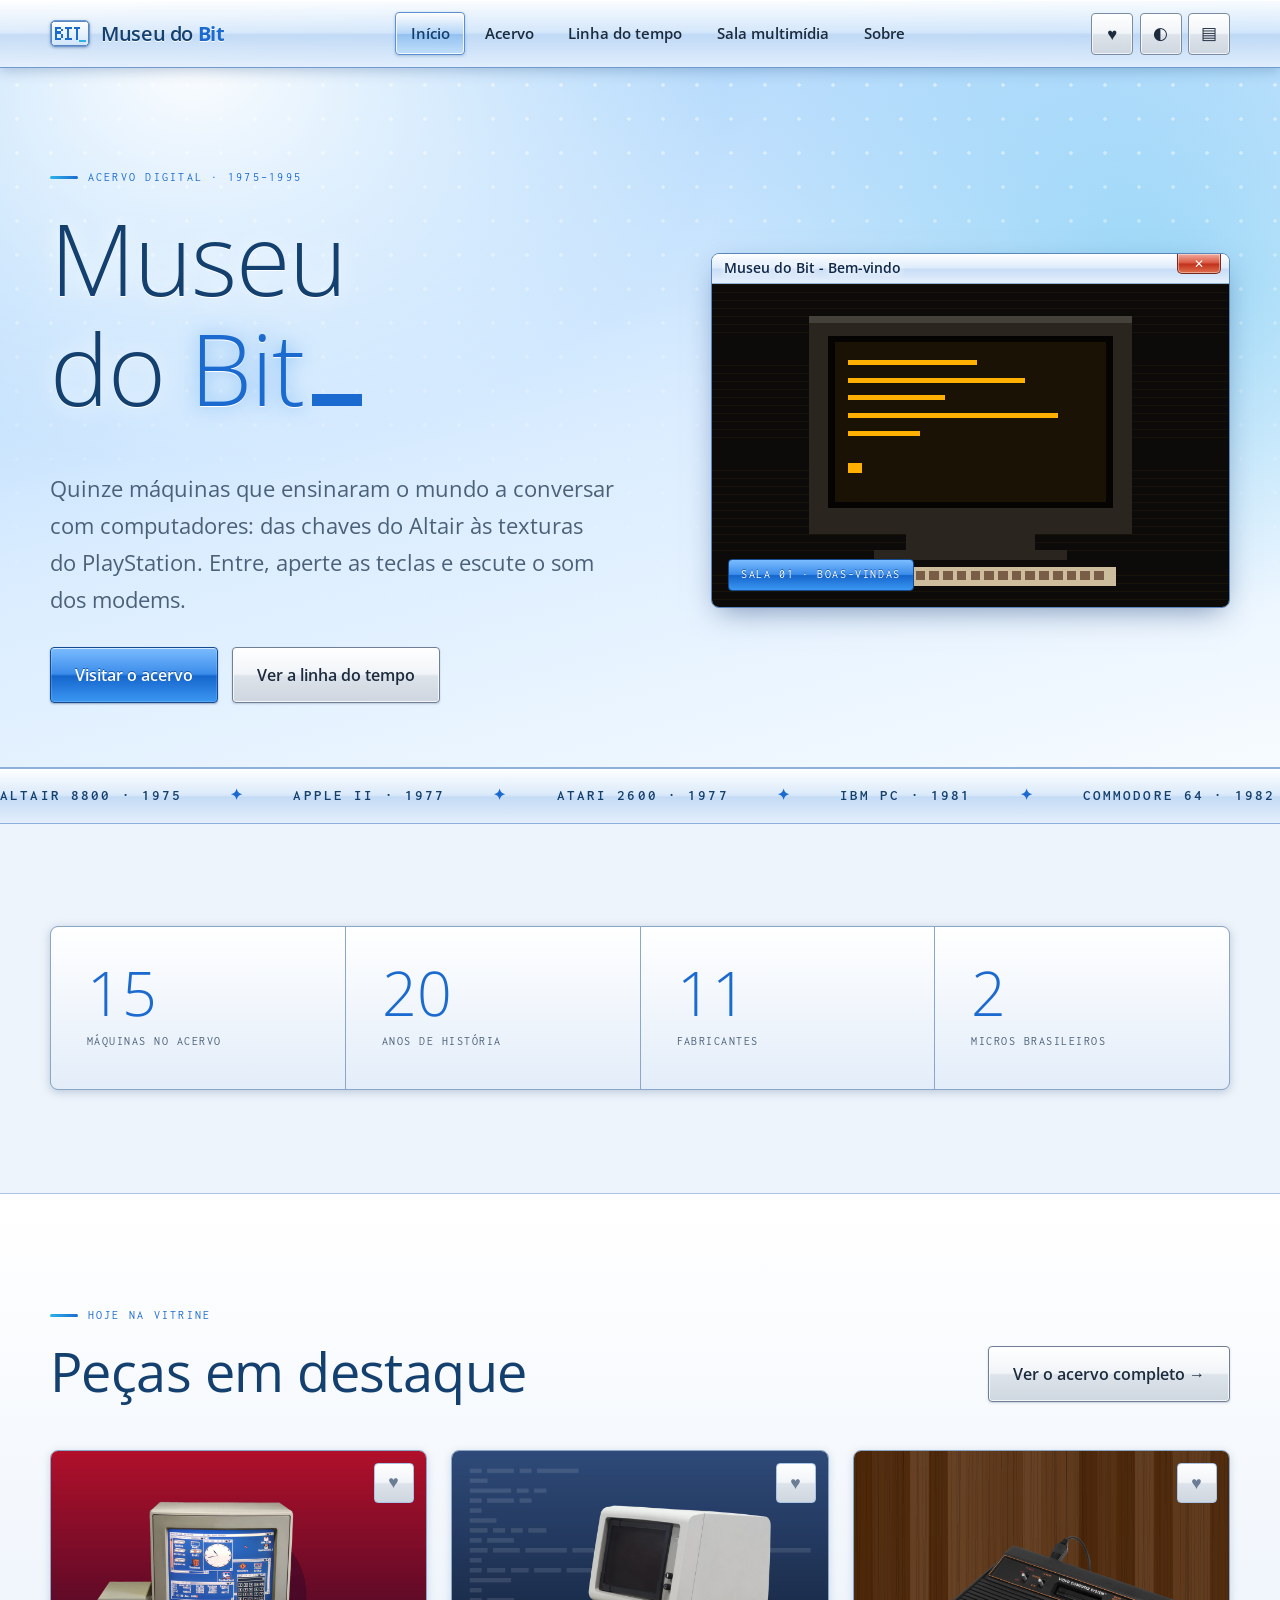
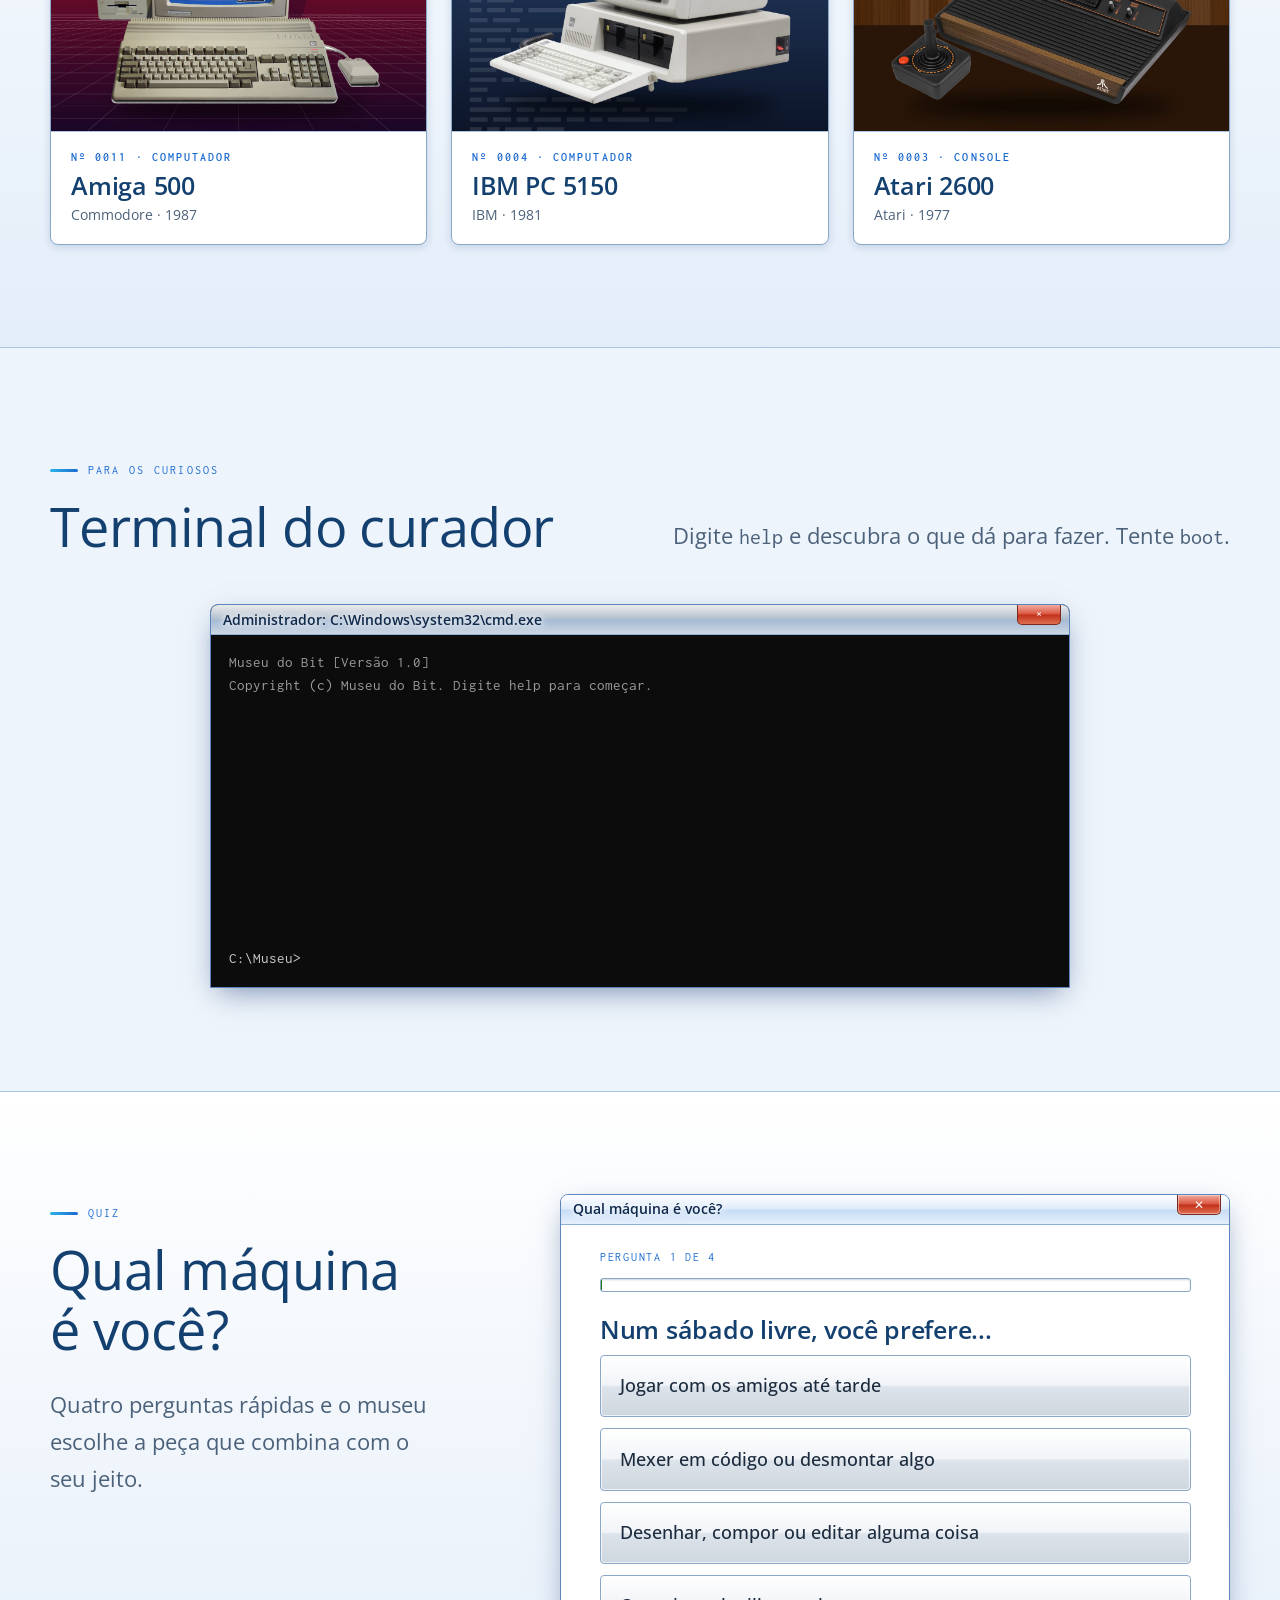
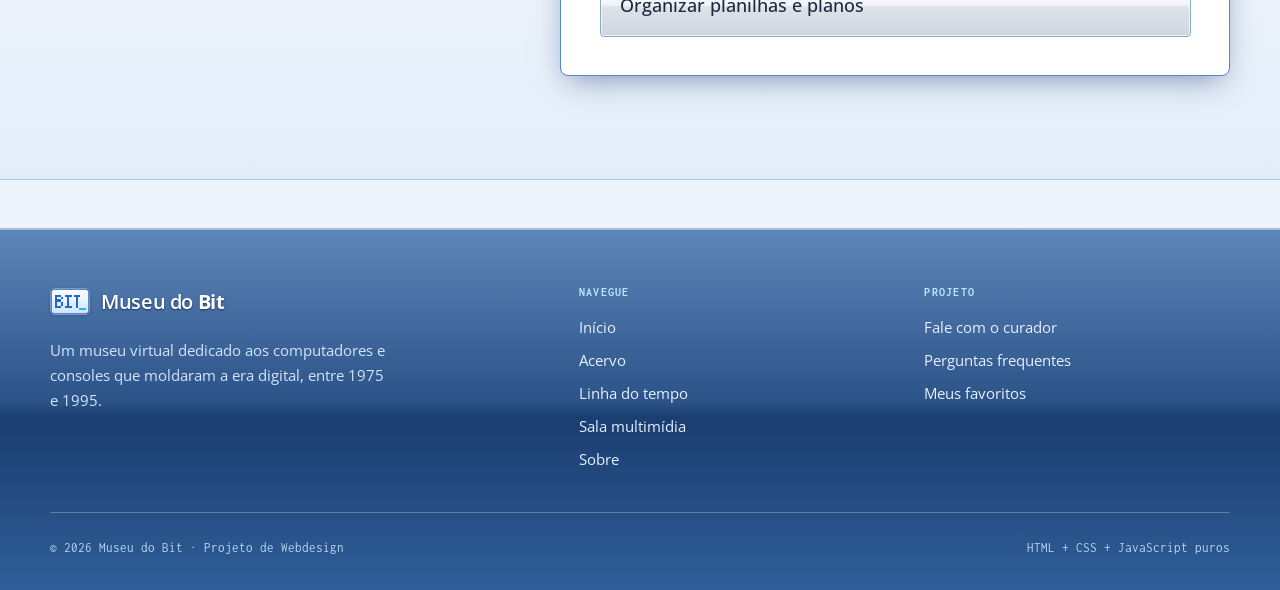
==== commit eb70c42d: "Marca os scripts de tools como gerados por IA, corrige textos sobre as fotos e reindenta o HTML" ====
--- a/index.html
+++ b/index.html
@@ -1,157 +1,157 @@
 <!doctype html>
 <html lang="pt-BR" data-tema="claro">
 <head>
-<meta charset="utf-8">
-<meta name="viewport" content="width=device-width, initial-scale=1">
-<title>Início · Museu do Bit</title>
-<meta name="description" content="Museu virtual de computadores e consoles clássicos, de 1975 a 1995: acervo, linha do tempo, sons e vídeos.">
-<meta name="theme-color" content="#dbe9f8">
-<meta property="og:title" content="Início · Museu do Bit">
-<meta property="og:description" content="Museu virtual de computadores e consoles clássicos, de 1975 a 1995: acervo, linha do tempo, sons e vídeos.">
-<meta property="og:type" content="website">
-<link rel="icon" href="img/favicon.svg" type="image/svg+xml">
-<link rel="preconnect" href="https://fonts.googleapis.com">
-<link rel="preconnect" href="https://fonts.gstatic.com" crossorigin>
-<link href="https://fonts.googleapis.com/css2?family=Open+Sans:wght@300;400;600;700&family=Inconsolata:wght@400;600&display=swap" rel="stylesheet">
-<link rel="stylesheet" href="css/style.css">
-<script src="js/data.js" defer></script>
-<script src="js/main.js" defer></script>
-<script src="js/home.js" defer></script>
+  <meta charset="utf-8">
+  <meta name="viewport" content="width=device-width, initial-scale=1">
+  <title>Início · Museu do Bit</title>
+  <meta name="description" content="Museu virtual de computadores e consoles clássicos, de 1975 a 1995: acervo, linha do tempo, sons e vídeos.">
+  <meta name="theme-color" content="#dbe9f8">
+  <meta property="og:title" content="Início · Museu do Bit">
+  <meta property="og:description" content="Museu virtual de computadores e consoles clássicos, de 1975 a 1995: acervo, linha do tempo, sons e vídeos.">
+  <meta property="og:type" content="website">
+  <link rel="icon" href="img/favicon.svg" type="image/svg+xml">
+  <link rel="preconnect" href="https://fonts.googleapis.com">
+  <link rel="preconnect" href="https://fonts.gstatic.com" crossorigin>
+  <link href="https://fonts.googleapis.com/css2?family=Open+Sans:wght@300;400;600;700&family=Inconsolata:wght@400;600&display=swap" rel="stylesheet">
+  <link rel="stylesheet" href="css/style.css">
+  <script src="js/data.js" defer></script>
+  <script src="js/main.js" defer></script>
+  <script src="js/home.js" defer></script>
 </head>
 <body data-pagina="home">
-<a class="pular" href="#conteudo">Pular para o conteúdo</a>
-<div class="progresso" id="progresso"></div>
-<header class="topo">
-  <div class="container topo__barra">
-    <a class="marca" href="index.html" aria-label="Museu do Bit, página inicial">
-      <img src="img/logo.svg" alt="" width="72" height="48">
-      <span>Museu do <b>Bit</b></span>
-    </a>
-    <nav class="menu" id="menu" aria-label="Principal">
+  <a class="pular" href="#conteudo">Pular para o conteúdo</a>
+  <div class="progresso" id="progresso"></div>
+  <header class="topo">
+    <div class="container topo__barra">
+      <a class="marca" href="index.html" aria-label="Museu do Bit, página inicial">
+        <img src="img/logo.svg" alt="" width="72" height="48">
+        <span>Museu do <b>Bit</b></span>
+      </a>
+      <nav class="menu" id="menu" aria-label="Principal">
         <a class="menu__link" href="index.html">Início</a>
         <a class="menu__link" href="acervo.html">Acervo</a>
         <a class="menu__link" href="linha-do-tempo.html">Linha do tempo</a>
         <a class="menu__link" href="sala-multimidia.html">Sala multimídia</a>
         <a class="menu__link" href="sobre.html">Sobre</a>
-    </nav>
-    <div class="topo__acoes">
-      <a class="btn-icone" href="acervo.html?favoritos=1" aria-label="Meus favoritos">♥<span class="badge" id="contFav" data-zero="true">0</span></a>
-      <button class="btn-icone" id="btnTema" type="button" aria-label="Alternar tema claro e escuro">◐</button>
-      <button class="btn-icone" id="btnCrt" type="button" aria-pressed="false" aria-label="Alternar efeito CRT">▤</button>
-      <button class="hamburguer" id="btnMenu" type="button" aria-expanded="false" aria-controls="menu" aria-label="Abrir menu"><span></span><span></span><span></span></button>
-    </div>
-  </div>
-</header>
-<main id="conteudo">
-<section class="hero">
-  <div class="container hero__grade">
-    <div>
-      <span class="rotulo">Acervo digital · 1975–1995</span>
-      <h1>Museu do <em>Bit</em><span class="cursor" aria-hidden="true"></span></h1>
-      <p class="lead">Quinze máquinas que ensinaram o mundo a conversar com computadores: das chaves do Altair às texturas do PlayStation. Entre, aperte as teclas e escute o som dos modems.</p>
-      <div class="hero__acoes">
-        <a class="btn" href="acervo.html">Visitar o acervo</a>
-        <a class="btn btn--fantasma" href="linha-do-tempo.html">Ver a linha do tempo</a>
+      </nav>
+      <div class="topo__acoes">
+        <a class="btn-icone" href="acervo.html?favoritos=1" aria-label="Meus favoritos">♥<span class="badge" id="contFav" data-zero="true">0</span></a>
+        <button class="btn-icone" id="btnTema" type="button" aria-label="Alternar tema claro e escuro">◐</button>
+        <button class="btn-icone" id="btnCrt" type="button" aria-pressed="false" aria-label="Alternar efeito CRT">▤</button>
+        <button class="hamburguer" id="btnMenu" type="button" aria-expanded="false" aria-controls="menu" aria-label="Abrir menu"><span></span><span></span><span></span></button>
       </div>
     </div>
-    <figure class="hero__arte janela" data-titulo="Museu do Bit - Bem-vindo" style="margin:0">
-      <img src="img/hero-janela.svg" alt="Monitor de fósforo âmbar exibindo linhas de texto e um cursor piscando" width="640" height="400">
-      <figcaption class="hero__selo">Sala 01 · Boas-vindas</figcaption>
-    </figure>
-  </div>
-</section>
+  </header>
+  <main id="conteudo">
+    <section class="hero">
+      <div class="container hero__grade">
+        <div>
+          <span class="rotulo">Acervo digital · 1975–1995</span>
+          <h1>Museu do <em>Bit</em><span class="cursor" aria-hidden="true"></span></h1>
+          <p class="lead">Quinze máquinas que ensinaram o mundo a conversar com computadores: das chaves do Altair às texturas do PlayStation. Entre, aperte as teclas e escute o som dos modems.</p>
+          <div class="hero__acoes">
+            <a class="btn" href="acervo.html">Visitar o acervo</a>
+            <a class="btn btn--fantasma" href="linha-do-tempo.html">Ver a linha do tempo</a>
+          </div>
+        </div>
+        <figure class="hero__arte janela" data-titulo="Museu do Bit - Bem-vindo" style="margin:0">
+          <img src="img/hero-janela.svg" alt="Monitor de fósforo âmbar exibindo linhas de texto e um cursor piscando" width="640" height="400">
+          <figcaption class="hero__selo">Sala 01 · Boas-vindas</figcaption>
+        </figure>
+      </div>
+    </section>
 
-<div class="faixa" aria-hidden="true">
-  <div class="faixa__trilho">
-    <span>Altair 8800 · 1975</span><span>Apple II · 1977</span><span>Atari 2600 · 1977</span><span>IBM PC · 1981</span><span>Commodore 64 · 1982</span><span>Macintosh · 1984</span><span>NES · 1985</span><span>Amiga 500 · 1987</span><span>Game Boy · 1989</span><span>PlayStation · 1994</span>
-    <span>Altair 8800 · 1975</span><span>Apple II · 1977</span><span>Atari 2600 · 1977</span><span>IBM PC · 1981</span><span>Commodore 64 · 1982</span><span>Macintosh · 1984</span><span>NES · 1985</span><span>Amiga 500 · 1987</span><span>Game Boy · 1989</span><span>PlayStation · 1994</span>
-  </div>
-</div>
-
-<section class="secao">
-  <div class="container">
-    <div class="numeros" data-revelar>
-      <div class="numero"><strong data-contar="15">0</strong><span>Máquinas no acervo</span></div>
-      <div class="numero"><strong data-contar="20">0</strong><span>Anos de história</span></div>
-      <div class="numero"><strong data-contar="11">0</strong><span>Fabricantes</span></div>
-      <div class="numero"><strong data-contar="2">0</strong><span>Micros brasileiros</span></div>
-    </div>
-  </div>
-</section>
-
-<section class="secao secao--alt">
-  <div class="container">
-    <div class="cabeca">
-      <div>
-        <span class="rotulo">Hoje na vitrine</span>
-        <h2>Peças em destaque</h2>
-      </div>
-      <a class="btn btn--fantasma" href="acervo.html">Ver o acervo completo →</a>
-    </div>
-    <div class="grade-pecas" id="destaques"></div>
-    <noscript><p class="sem-js">Este museu usa JavaScript para exibir o acervo. Ative-o no navegador para ver as peças.</p></noscript>
-  </div>
-</section>
-
-<section class="secao">
-  <div class="container">
-    <div class="cabeca">
-      <div>
-        <span class="rotulo">Para os curiosos</span>
-        <h2>Terminal do curador</h2>
-      </div>
-      <p class="lead" style="margin:0">Digite <code class="mono">help</code> e descubra o que dá para fazer. Tente <code class="mono">boot</code>.</p>
-    </div>
-    <div class="terminal" id="terminal" data-revelar>
-      <div class="terminal__barra"><span></span><span></span><span></span><b>Administrador: C:\Windows\system32\cmd.exe</b></div>
-      <div class="terminal__saida" id="termSaida" role="log" aria-live="polite"></div>
-      <form class="terminal__linha" id="termForm">
-        <label for="termEntrada" class="terminal__prompt">C:\Museu&gt;</label>
-        <input id="termEntrada" autocomplete="off" autocapitalize="off" spellcheck="false" aria-label="Digite um comando do terminal">
-      </form>
-    </div>
-  </div>
-</section>
-
-<section class="secao secao--alt" id="quiz">
-  <div class="container quiz">
-    <div class="quiz__intro">
-      <span class="rotulo">Quiz</span>
-      <h2>Qual máquina é você?</h2>
-      <p class="lead">Quatro perguntas rápidas e o museu escolhe a peça que combina com o seu jeito.</p>
-    </div>
-    <div class="quiz__caixa janela" data-titulo="Qual máquina é você?" id="quizCaixa" aria-live="polite"></div>
-  </div>
-</section>
-
-</main>
-<footer class="rodape">
-  <div class="container">
-    <div class="rodape__grade">
-      <div>
-        <a class="marca" href="index.html"><img src="img/logo.svg" alt="" width="72" height="48"><span>Museu do <b>Bit</b></span></a>
-        <p style="margin-top:1rem;max-width:42ch">Um museu virtual dedicado aos computadores e consoles que moldaram a era digital, entre 1975 e 1995.</p>
-      </div>
-      <div>
-        <h4>Navegue</h4>
-        <ul><li><a href="index.html">Início</a></li><li><a href="acervo.html">Acervo</a></li><li><a href="linha-do-tempo.html">Linha do tempo</a></li><li><a href="sala-multimidia.html">Sala multimídia</a></li><li><a href="sobre.html">Sobre</a></li></ul>
-      </div>
-      <div>
-        <h4>Projeto</h4>
-        <ul>
-          <li><a href="sobre.html#contato">Fale com o curador</a></li>
-          <li><a href="sobre.html#faq">Perguntas frequentes</a></li>
-          <li><a href="acervo.html?favoritos=1">Meus favoritos</a></li>
-        </ul>
+    <div class="faixa" aria-hidden="true">
+      <div class="faixa__trilho">
+        <span>Altair 8800 · 1975</span><span>Apple II · 1977</span><span>Atari 2600 · 1977</span><span>IBM PC · 1981</span><span>Commodore 64 · 1982</span><span>Macintosh · 1984</span><span>NES · 1985</span><span>Amiga 500 · 1987</span><span>Game Boy · 1989</span><span>PlayStation · 1994</span>
+        <span>Altair 8800 · 1975</span><span>Apple II · 1977</span><span>Atari 2600 · 1977</span><span>IBM PC · 1981</span><span>Commodore 64 · 1982</span><span>Macintosh · 1984</span><span>NES · 1985</span><span>Amiga 500 · 1987</span><span>Game Boy · 1989</span><span>PlayStation · 1994</span>
       </div>
     </div>
-    <div class="rodape__fim">
-      <span>© <span id="anoAtual">2026</span> Museu do Bit · Projeto de Webdesign</span>
-      <span>HTML + CSS + JavaScript puros</span>
+
+    <section class="secao">
+      <div class="container">
+        <div class="numeros" data-revelar>
+          <div class="numero"><strong data-contar="15">0</strong><span>Máquinas no acervo</span></div>
+          <div class="numero"><strong data-contar="20">0</strong><span>Anos de história</span></div>
+          <div class="numero"><strong data-contar="11">0</strong><span>Fabricantes</span></div>
+          <div class="numero"><strong data-contar="2">0</strong><span>Micros brasileiros</span></div>
+        </div>
+      </div>
+    </section>
+
+    <section class="secao secao--alt">
+      <div class="container">
+        <div class="cabeca">
+          <div>
+            <span class="rotulo">Hoje na vitrine</span>
+            <h2>Peças em destaque</h2>
+          </div>
+          <a class="btn btn--fantasma" href="acervo.html">Ver o acervo completo →</a>
+        </div>
+        <div class="grade-pecas" id="destaques"></div>
+        <noscript><p class="sem-js">Este museu usa JavaScript para exibir o acervo. Ative-o no navegador para ver as peças.</p></noscript>
+      </div>
+    </section>
+
+    <section class="secao">
+      <div class="container">
+        <div class="cabeca">
+          <div>
+            <span class="rotulo">Para os curiosos</span>
+            <h2>Terminal do curador</h2>
+          </div>
+          <p class="lead" style="margin:0">Digite <code class="mono">help</code> e descubra o que dá para fazer. Tente <code class="mono">boot</code>.</p>
+        </div>
+        <div class="terminal" id="terminal" data-revelar>
+          <div class="terminal__barra"><span></span><span></span><span></span><b>Administrador: C:\Windows\system32\cmd.exe</b></div>
+          <div class="terminal__saida" id="termSaida" role="log" aria-live="polite"></div>
+          <form class="terminal__linha" id="termForm">
+            <label for="termEntrada" class="terminal__prompt">C:\Museu&gt;</label>
+            <input id="termEntrada" autocomplete="off" autocapitalize="off" spellcheck="false" aria-label="Digite um comando do terminal">
+          </form>
+        </div>
+      </div>
+    </section>
+
+    <section class="secao secao--alt" id="quiz">
+      <div class="container quiz">
+        <div class="quiz__intro">
+          <span class="rotulo">Quiz</span>
+          <h2>Qual máquina é você?</h2>
+          <p class="lead">Quatro perguntas rápidas e o museu escolhe a peça que combina com o seu jeito.</p>
+        </div>
+        <div class="quiz__caixa janela" data-titulo="Qual máquina é você?" id="quizCaixa" aria-live="polite"></div>
+      </div>
+    </section>
+
+  </main>
+  <footer class="rodape">
+    <div class="container">
+      <div class="rodape__grade">
+        <div>
+          <a class="marca" href="index.html"><img src="img/logo.svg" alt="" width="72" height="48"><span>Museu do <b>Bit</b></span></a>
+          <p style="margin-top:1rem;max-width:42ch">Um museu virtual dedicado aos computadores e consoles que moldaram a era digital, entre 1975 e 1995.</p>
+        </div>
+        <div>
+          <h4>Navegue</h4>
+          <ul><li><a href="index.html">Início</a></li><li><a href="acervo.html">Acervo</a></li><li><a href="linha-do-tempo.html">Linha do tempo</a></li><li><a href="sala-multimidia.html">Sala multimídia</a></li><li><a href="sobre.html">Sobre</a></li></ul>
+        </div>
+        <div>
+          <h4>Projeto</h4>
+          <ul>
+            <li><a href="sobre.html#contato">Fale com o curador</a></li>
+            <li><a href="sobre.html#faq">Perguntas frequentes</a></li>
+            <li><a href="acervo.html?favoritos=1">Meus favoritos</a></li>
+          </ul>
+        </div>
+      </div>
+      <div class="rodape__fim">
+        <span>© <span id="anoAtual">2026</span> Museu do Bit · Projeto de Webdesign</span>
+        <span>HTML + CSS + JavaScript puros</span>
+      </div>
     </div>
-  </div>
-</footer>
-<button class="voltar-topo" id="voltarTopo" type="button" aria-label="Voltar ao topo">↑</button>
-<div class="toast" id="toast" role="status" aria-live="polite"></div>
+  </footer>
+  <button class="voltar-topo" id="voltarTopo" type="button" aria-label="Voltar ao topo">↑</button>
+  <div class="toast" id="toast" role="status" aria-live="polite"></div>
 </body>
 </html>
--- a/css/style.css
+++ b/css/style.css
@@ -530,12 +530,17 @@
   font-size: 0.88rem;
   border-radius: 12px;
   box-shadow: var(--sombra);
-  transform: translate(-50%, 140%);
-  transition: transform 0.4s var(--ease);
+  transform: translate(-50%, calc(100% + 3rem));
+  opacity: 0;
+  visibility: hidden;
+  transition: transform 0.4s var(--ease), opacity 0.3s, visibility 0s 0.4s;
 }
 
 .toast.ativo {
   transform: translate(-50%, 0);
+  opacity: 1;
+  visibility: visible;
+  transition-delay: 0s;
 }
 
 .hero {
@@ -762,10 +767,14 @@
   border-bottom: 1px solid var(--linha);
 }
 
+.peca__palco {
+  overflow: hidden;
+}
+
 .peca__palco img {
-  width: 86%;
-  height: auto;
-  filter: drop-shadow(0 12px 14px rgba(0, 0, 0, 0.45));
+  width: 100%;
+  height: 100%;
+  object-fit: cover;
   transition: transform 0.6s var(--ease);
 }
 
@@ -956,7 +965,8 @@
 .modal__palco img {
   width: 100%;
   height: auto;
-  filter: drop-shadow(0 18px 20px rgba(0, 0, 0, 0.5));
+  border-radius: 4px;
+  box-shadow: 0 18px 30px rgba(0, 0, 0, 0.45);
 }
 
 .modal__info {
@@ -2069,6 +2079,823 @@
 
 .sucesso p {
   color: var(--texto-2);
+}
+
+body {
+  background:
+    radial-gradient(900px 420px at 100% -4%, rgba(110, 185, 255, 0.45), transparent 65%),
+    radial-gradient(700px 360px at 0% 0%, rgba(255, 255, 255, 0.95), transparent 65%),
+    linear-gradient(180deg, #cfe3f8 0, var(--bg) 560px);
+  background-color: var(--bg);
+}
+
+[data-tema="escuro"] body {
+  background:
+    radial-gradient(900px 420px at 100% -4%, rgba(70, 140, 220, 0.4), transparent 65%),
+    linear-gradient(180deg, #0f3060 0, var(--bg) 560px);
+  background-color: var(--bg);
+}
+
+h1,
+h2,
+h3,
+h4 {
+  color: var(--titulo);
+  letter-spacing: -0.01em;
+}
+
+h1 {
+  font-weight: 300;
+  text-shadow: 0 1px 0 #fff, 0 0 22px rgba(255, 255, 255, 0.9);
+}
+
+[data-tema="escuro"] h1 {
+  text-shadow: 0 0 22px rgba(93, 180, 255, 0.45);
+}
+
+h2 {
+  font-weight: 400;
+}
+
+h3 {
+  font-weight: 600;
+}
+
+.rotulo::before {
+  height: 3px;
+  border-radius: 2px;
+  background: linear-gradient(90deg, var(--ciano), var(--azul));
+}
+
+.topo {
+  background: var(--vidro);
+  border-bottom: 1px solid #6f9bd1;
+  box-shadow: inset 0 1px 0 rgba(255, 255, 255, 0.8), 0 3px 12px rgba(20, 60, 120, 0.25);
+}
+
+.marca {
+  color: var(--titulo);
+  font-weight: 600;
+  text-shadow: 0 1px 0 rgba(255, 255, 255, 0.9);
+}
+
+[data-tema="escuro"] .marca {
+  text-shadow: none;
+}
+
+.marca img {
+  border: 1px solid #6f9bd1;
+  border-radius: 5px;
+  box-shadow: 0 1px 3px rgba(20, 60, 120, 0.35);
+}
+
+.menu__link {
+  border: 1px solid transparent;
+  border-radius: 4px;
+  color: var(--texto);
+  font-weight: 600;
+}
+
+.menu__link::after {
+  display: none;
+}
+
+.menu__link:hover {
+  background: linear-gradient(180deg, rgba(255, 255, 255, 0.75), rgba(190, 218, 248, 0.6));
+  border-color: #8fb4de;
+  box-shadow: inset 0 0 0 1px rgba(255, 255, 255, 0.7);
+}
+
+.menu__link[aria-current="page"] {
+  background: linear-gradient(180deg, rgba(255, 255, 255, 0.95) 0%, rgba(176, 210, 247, 0.85) 50%, rgba(140, 188, 240, 0.85) 52%, rgba(190, 222, 250, 0.9) 100%);
+  border-color: #5b8fcf;
+  box-shadow: inset 0 0 0 1px rgba(255, 255, 255, 0.8), 0 1px 3px rgba(20, 60, 120, 0.25);
+  color: var(--titulo);
+}
+
+[data-tema="escuro"] .menu__link[aria-current="page"] {
+  background: linear-gradient(180deg, #4a7cb8, #2a5a96 50%, #1f4d86 52%, #3a6ea8);
+  color: #fff;
+}
+
+.btn-icone,
+.hamburguer {
+  background: var(--botao-2);
+  border: 1px solid #7a8ba3;
+  border-radius: 4px;
+  box-shadow: inset 0 0 0 1px rgba(255, 255, 255, 0.7);
+}
+
+.btn-icone:hover,
+.hamburguer:hover {
+  background: var(--botao-2);
+  border-color: #3c7fd0;
+  box-shadow: inset 0 0 0 1px rgba(255, 255, 255, 0.8), 0 0 8px rgba(60, 140, 230, 0.6);
+  transform: none;
+}
+
+.btn-icone[aria-pressed="true"] {
+  background: var(--botao);
+  border-color: #144a8f;
+  color: #fff;
+}
+
+.hamburguer span {
+  background: var(--texto);
+}
+
+.badge {
+  background: linear-gradient(180deg, #ff8a7a, #d83a2b);
+  border: 1px solid #fff;
+  box-shadow: 0 1px 3px rgba(0, 0, 0, 0.4);
+}
+
+.btn {
+  background: var(--botao);
+  border: 1px solid #144a8f;
+  border-radius: 4px;
+  color: #fff;
+  text-shadow: 0 -1px 0 rgba(0, 40, 100, 0.55);
+  box-shadow: inset 0 1px 0 rgba(255, 255, 255, 0.6), inset 0 0 0 1px rgba(255, 255, 255, 0.15), 0 1px 2px rgba(0, 30, 80, 0.35);
+}
+
+.btn:hover {
+  color: #fff;
+  filter: brightness(1.1);
+  transform: none;
+  box-shadow: inset 0 1px 0 rgba(255, 255, 255, 0.7), 0 0 10px rgba(70, 150, 235, 0.7);
+}
+
+.btn:active {
+  filter: brightness(0.92);
+}
+
+.btn--fantasma {
+  background: var(--botao-2);
+  border-color: #707f95;
+  color: var(--texto);
+  text-shadow: none;
+  box-shadow: inset 0 0 0 1px rgba(255, 255, 255, 0.75), 0 1px 2px rgba(0, 30, 80, 0.2);
+}
+
+.btn--fantasma:hover {
+  color: var(--texto);
+  border-color: #3c7fd0;
+  box-shadow: inset 0 0 0 1px rgba(255, 255, 255, 0.8), 0 0 8px rgba(60, 140, 230, 0.55);
+}
+
+.chip-btn {
+  background: var(--botao-2);
+  border: 1px solid #707f95;
+  border-radius: 4px;
+  box-shadow: inset 0 0 0 1px rgba(255, 255, 255, 0.7);
+}
+
+.chip-btn:hover {
+  transform: none;
+  border-color: #3c7fd0;
+}
+
+.chip-btn[aria-pressed="true"] {
+  background: var(--botao);
+  border-color: #144a8f;
+  color: #fff;
+  text-shadow: 0 -1px 0 rgba(0, 40, 100, 0.5);
+}
+
+.chip-btn--limpar {
+  border-style: solid;
+}
+
+.chip {
+  border-radius: 4px;
+  background: var(--botao-2);
+  border-color: #8aa7c8;
+}
+
+.campo input,
+.campo select,
+.campo textarea {
+  background: var(--bg-2);
+  border: 1px solid #8aa7c8;
+  border-radius: 3px;
+  box-shadow: inset 0 1px 3px rgba(0, 40, 100, 0.15);
+}
+
+.campo input:focus,
+.campo select:focus,
+.campo textarea:focus {
+  border-color: #3c7fd0;
+  box-shadow: inset 0 1px 3px rgba(0, 40, 100, 0.15), 0 0 0 3px rgba(60, 140, 230, 0.3);
+}
+
+.campo label {
+  color: var(--azul-2);
+  font-weight: 600;
+  letter-spacing: 0.08em;
+}
+
+.janela {
+  position: relative;
+  overflow: hidden;
+  background: var(--bg-2);
+  border: 1px solid #5a86bd;
+  border-radius: 8px;
+  box-shadow: 0 10px 28px -8px rgba(15, 50, 110, 0.5), inset 0 0 0 1px rgba(255, 255, 255, 0.7);
+  padding-top: 30px;
+}
+
+.janela::before {
+  content: attr(data-titulo);
+  position: absolute;
+  inset: 0 0 auto 0;
+  height: 30px;
+  display: flex;
+  align-items: center;
+  padding: 0 120px 0 12px;
+  background: var(--vidro);
+  border-bottom: 1px solid #8fb0d8;
+  font-size: 0.85rem;
+  font-weight: 600;
+  color: #10294a;
+  text-shadow: 0 0 6px #fff, 0 0 10px #fff;
+  white-space: nowrap;
+  overflow: hidden;
+  text-overflow: ellipsis;
+}
+
+[data-tema="escuro"] .janela::before {
+  color: #e8f2ff;
+  text-shadow: 0 0 6px rgba(0, 20, 60, 0.8);
+}
+
+.janela::after {
+  content: "✕";
+  position: absolute;
+  top: 0;
+  right: 8px;
+  width: 44px;
+  height: 20px;
+  display: grid;
+  place-items: center;
+  font-size: 0.75rem;
+  color: #fff;
+  background: linear-gradient(180deg, #f2aa9e 0, #d9563f 48%, #c0301a 52%, #e0704f 100%);
+  border: 1px solid #7a2a1d;
+  border-top: 0;
+  border-radius: 0 0 5px 5px;
+  box-shadow: inset 0 0 0 1px rgba(255, 255, 255, 0.4);
+}
+
+.hero {
+  background:
+    radial-gradient(60% 80% at 15% 0%, rgba(255, 255, 255, 0.95), transparent 70%),
+    radial-gradient(50% 70% at 90% 30%, rgba(43, 179, 232, 0.35), transparent 70%),
+    linear-gradient(165deg, #9fd0fa 0%, #d9ecff 48%, #f6fbff 100%);
+  border-bottom: 1px solid #8fb0d8;
+}
+
+[data-tema="escuro"] .hero {
+  background:
+    radial-gradient(50% 70% at 90% 30%, rgba(79, 208, 255, 0.25), transparent 70%),
+    linear-gradient(165deg, #123a72 0%, #0e2d58 55%, #0a1d38 100%);
+}
+
+.hero::before {
+  background-image: radial-gradient(rgba(255, 255, 255, 0.9) 1.5px, transparent 2px);
+  background-size: 34px 34px;
+  opacity: 0.55;
+}
+
+.hero h1 em {
+  color: var(--azul);
+  text-shadow: 0 1px 0 #fff, 0 0 18px rgba(80, 160, 240, 0.7);
+}
+
+.cursor {
+  background: var(--azul);
+}
+
+.hero__arte {
+  padding: 30px 0 0;
+  transform: none;
+  background: var(--bg-2);
+  border-radius: 8px;
+}
+
+.hero__arte:hover {
+  transform: translateY(-4px);
+}
+
+.hero__selo {
+  background: var(--botao);
+  border: 1px solid #144a8f;
+  border-radius: 4px;
+  color: #fff;
+  text-shadow: 0 -1px 0 rgba(0, 40, 100, 0.5);
+}
+
+.faixa {
+  background: var(--vidro);
+  border-block: 1px solid #8fb0d8;
+}
+
+.faixa__trilho {
+  color: var(--titulo);
+  font-weight: 600;
+  letter-spacing: 0.14em;
+}
+
+.numeros {
+  background: #8aa7c8;
+  border-color: #8aa7c8;
+  box-shadow: var(--sombra);
+}
+
+.numero {
+  background: linear-gradient(180deg, #fff, var(--bg-3));
+}
+
+[data-tema="escuro"] .numero {
+  background: linear-gradient(180deg, var(--bg-2), var(--bg));
+}
+
+.numero strong {
+  font-weight: 300;
+  color: var(--azul);
+}
+
+.secao--alt {
+  background: linear-gradient(180deg, var(--bg-2), var(--bg-3));
+  border-block: 1px solid #a9c4e4;
+}
+
+.peca,
+.era,
+.bastidor,
+.som,
+.video-caixa,
+.evento__cartao,
+.filtros,
+.comparador {
+  border-radius: var(--raio-g);
+  border-color: #8aa7c8;
+  box-shadow: 0 2px 8px rgba(22, 64, 120, 0.18), inset 0 0 0 1px rgba(255, 255, 255, 0.7);
+}
+
+[data-tema="escuro"] .peca,
+[data-tema="escuro"] .era,
+[data-tema="escuro"] .bastidor,
+[data-tema="escuro"] .som,
+[data-tema="escuro"] .video-caixa,
+[data-tema="escuro"] .evento__cartao,
+[data-tema="escuro"] .filtros {
+  border-color: var(--linha);
+  box-shadow: 0 2px 10px rgba(0, 0, 0, 0.4);
+}
+
+.peca:hover,
+.peca:focus-within {
+  transform: translateY(-4px);
+  border-color: #3c7fd0;
+  box-shadow: 0 8px 22px -6px rgba(22, 90, 190, 0.5), 0 0 0 1px rgba(255, 255, 255, 0.8) inset;
+}
+
+.peca__palco {
+  background:
+    conic-gradient(from 180deg at 50% -10%, transparent 38%, rgba(255, 255, 255, 0.85) 50%, transparent 62%),
+    linear-gradient(180deg, #e9f4ff 0%, #bcd8f6 100%);
+  border-bottom: 1px solid #a9c4e4;
+}
+
+[data-tema="escuro"] .peca__palco {
+  background:
+    conic-gradient(from 180deg at 50% -10%, transparent 38%, rgba(120, 190, 255, 0.35) 50%, transparent 62%),
+    linear-gradient(180deg, #1b4a82 0%, #0f2c52 100%);
+  border-bottom-color: var(--linha);
+}
+
+.peca__no {
+  color: var(--azul);
+  font-weight: 600;
+}
+
+.peca__fav {
+  background: var(--botao-2);
+  border-radius: 4px;
+  color: #6a7d94;
+}
+
+.peca__fav:hover {
+  color: #d93a2b;
+}
+
+.peca__fav[aria-pressed="true"] {
+  background: linear-gradient(180deg, #ff8a7a, #d83a2b);
+  border-color: #8a1f14;
+  color: #fff;
+}
+
+.peca__tag {
+  background: linear-gradient(180deg, #8be08b, #2e9d3a);
+  border: 1px solid #1d6a27;
+  border-radius: 3px;
+  color: #fff;
+  text-shadow: 0 -1px 0 rgba(0, 60, 0, 0.5);
+}
+
+.pagina-topo {
+  background:
+    radial-gradient(60% 120% at 12% 0%, rgba(255, 255, 255, 0.95), transparent 70%),
+    radial-gradient(50% 120% at 95% 20%, rgba(43, 179, 232, 0.28), transparent 70%),
+    linear-gradient(180deg, #a9d3f8 0%, #dcedfd 100%);
+  border-bottom: 1px solid #8fb0d8;
+}
+
+[data-tema="escuro"] .pagina-topo {
+  background: linear-gradient(180deg, #123a72 0%, #0d2a52 100%);
+}
+
+.pagina-topo h1 {
+  font-weight: 300;
+}
+
+.quiz__caixa,
+.contato__caixa {
+  padding-top: calc(30px + 1.4rem);
+  background: var(--bg-2);
+}
+
+.quiz__opcao {
+  background: var(--botao-2);
+  border: 1px solid #8aa7c8;
+  border-radius: 4px;
+  box-shadow: inset 0 0 0 1px rgba(255, 255, 255, 0.7);
+  color: var(--texto);
+}
+
+.quiz__opcao:hover {
+  border-color: #3c7fd0;
+  transform: translateX(4px);
+  box-shadow: inset 0 0 0 1px rgba(255, 255, 255, 0.8), 0 0 8px rgba(60, 140, 230, 0.5);
+}
+
+.quiz__barra {
+  height: 14px;
+  background: #fff;
+  border: 1px solid #8aa7c8;
+  border-radius: 3px;
+  box-shadow: inset 0 1px 2px rgba(0, 40, 100, 0.2);
+}
+
+.quiz__barra span {
+  background: linear-gradient(180deg, #b6f0a8 0%, #4fd04a 48%, #2aa62a 52%, #6edb68 100%);
+  border-right: 1px solid #1d7a1d;
+}
+
+.quiz__img {
+  background: linear-gradient(180deg, #e9f4ff, #bcd8f6);
+  border-color: #a9c4e4;
+}
+
+.terminal {
+  background: #0c0c0c;
+  border: 1px solid #5a86bd;
+  border-radius: 8px 8px 0 0;
+  color: #cccccc;
+  box-shadow: 0 10px 28px -8px rgba(15, 50, 110, 0.55);
+}
+
+.terminal__barra {
+  position: relative;
+  padding: 0 0 0 12px;
+  height: 30px;
+  background: var(--vidro);
+  border-bottom: 1px solid #8fb0d8;
+}
+
+.terminal__barra span {
+  display: none;
+}
+
+.terminal__barra b {
+  margin: 0;
+  font-family: var(--f-corpo);
+  font-size: 0.85rem;
+  font-weight: 600;
+  color: #10294a;
+  text-shadow: 0 0 6px #fff, 0 0 10px #fff;
+}
+
+.terminal__barra::after {
+  content: "✕";
+  position: absolute;
+  top: 0;
+  right: 8px;
+  width: 44px;
+  height: 20px;
+  display: grid;
+  place-items: center;
+  font-size: 0.75rem;
+  color: #fff;
+  background: linear-gradient(180deg, #f2aa9e 0, #d9563f 48%, #c0301a 52%, #e0704f 100%);
+  border: 1px solid #7a2a1d;
+  border-top: 0;
+  border-radius: 0 0 5px 5px;
+}
+
+.terminal__saida {
+  text-shadow: none;
+}
+
+.term__linha.eco {
+  color: #ffffff;
+}
+
+.term__linha.dim {
+  color: #9a9a9a;
+}
+
+.terminal__prompt {
+  color: #cccccc;
+  white-space: nowrap;
+}
+
+.terminal__linha input {
+  color: #ffffff;
+  caret-color: #ffffff;
+}
+
+.eras .era img {
+  border-bottom-color: #a9c4e4;
+}
+
+.era__anos,
+.evento__ano {
+  color: var(--azul);
+}
+
+.evento__ano {
+  font-weight: 300;
+}
+
+.evento__ponto {
+  background: #fff;
+  border-color: var(--azul);
+}
+
+.evento--ativo .evento__ponto {
+  background: var(--azul);
+}
+
+.linha__progresso {
+  height: 8px;
+  background: #fff;
+  border: 1px solid #8aa7c8;
+  border-radius: 3px;
+}
+
+.linha__progresso span {
+  background: linear-gradient(180deg, #b6f0a8 0%, #4fd04a 48%, #2aa62a 52%, #6edb68 100%);
+}
+
+.controle-ano__saida {
+  font-weight: 300;
+  color: var(--azul);
+}
+
+.visualizador {
+  padding: 30px 0 0;
+  background: linear-gradient(180deg, #0f4a8c, #06204a);
+  border: 1px solid #5a86bd;
+  border-radius: 8px;
+  box-shadow: var(--sombra);
+}
+
+.visualizador canvas {
+  padding: 0.75rem 1rem 1rem;
+  background: linear-gradient(180deg, #0f3a73, #06204a);
+}
+
+.som--ativo {
+  border-color: #3c7fd0;
+  box-shadow: 0 0 0 1px rgba(255, 255, 255, 0.8) inset, 0 0 14px rgba(70, 150, 235, 0.6);
+}
+
+.som__tocar {
+  background: radial-gradient(circle at 35% 25%, #d6efff 0%, #4a9cf0 45%, #0e4fa8 100%);
+  border: 1px solid #0a3d82;
+  color: #fff;
+  box-shadow: inset 0 0 0 1px rgba(255, 255, 255, 0.55), 0 2px 6px rgba(0, 40, 100, 0.4);
+  text-shadow: 0 -1px 0 rgba(0, 40, 100, 0.6);
+}
+
+.video-caixa__tela {
+  background: #06204a;
+  border-bottom: 1px solid #8aa7c8;
+}
+
+.modal {
+  overflow: hidden;
+  border: 1px solid #5a86bd;
+  border-radius: 8px;
+  box-shadow: 0 30px 80px -10px rgba(10, 40, 100, 0.65);
+}
+
+.modal::backdrop {
+  background: rgba(10, 35, 75, 0.55);
+  backdrop-filter: blur(5px);
+}
+
+.modal__barra {
+  position: relative;
+  display: flex;
+  align-items: center;
+  gap: 0.6rem;
+  height: 32px;
+  padding: 0 0 0 10px;
+  background: var(--vidro);
+  border-bottom: 1px solid #8fb0d8;
+  font-size: 0.85rem;
+  font-weight: 600;
+  color: #10294a;
+  text-shadow: 0 0 6px #fff, 0 0 10px #fff;
+}
+
+[data-tema="escuro"] .modal__barra {
+  color: #e8f2ff;
+  text-shadow: none;
+}
+
+.modal__barra img {
+  width: 20px;
+  height: auto;
+  border-radius: 3px;
+}
+
+.modal__fechar {
+  position: absolute;
+  top: 0;
+  right: 8px;
+  width: 44px;
+  height: 20px;
+  display: grid;
+  place-items: center;
+  padding: 0;
+  font-size: 0.75rem;
+  color: #fff;
+  background: linear-gradient(180deg, #f2aa9e 0, #d9563f 48%, #c0301a 52%, #e0704f 100%);
+  border: 1px solid #7a2a1d;
+  border-top: 0;
+  border-radius: 0 0 5px 5px;
+  cursor: pointer;
+}
+
+.modal__fechar:hover {
+  transform: none;
+  filter: brightness(1.15);
+  background: linear-gradient(180deg, #f2aa9e 0, #d9563f 48%, #c0301a 52%, #e0704f 100%);
+  color: #fff;
+}
+
+.modal__corpo {
+  max-height: calc(100dvh - 5rem);
+  overflow: auto;
+}
+
+.modal__palco {
+  background:
+    conic-gradient(from 180deg at 50% -10%, transparent 36%, rgba(255, 255, 255, 0.85) 50%, transparent 64%),
+    linear-gradient(180deg, #e9f4ff 0%, #bcd8f6 100%);
+  border-right-color: #a9c4e4;
+}
+
+[data-tema="escuro"] .modal__palco {
+  background: linear-gradient(180deg, #1b4a82 0%, #0f2c52 100%);
+}
+
+.modal__info h2 {
+  padding-right: 0;
+}
+
+.curio {
+  border-left-color: var(--azul);
+  background: var(--bg-3);
+}
+
+.tabela thead th {
+  border-bottom-color: var(--azul);
+}
+
+.faq summary {
+  font-family: var(--f-display);
+  font-weight: 600;
+  font-size: 1.1rem;
+  color: var(--titulo);
+}
+
+.faq summary::after {
+  border-radius: 4px;
+  background: var(--botao-2);
+  border-color: #8aa7c8;
+}
+
+.faq details[open] summary::after {
+  background: var(--botao);
+  color: #fff;
+  transform: none;
+}
+
+.bastidor strong {
+  font-weight: 300;
+  color: var(--azul);
+}
+
+.rodape {
+  margin-top: 3rem;
+  background: linear-gradient(180deg, #5d86b9 0%, #2c5388 48%, #1b3d70 52%, #2f5e98 100%);
+  border-top: 1px solid #9cc0ea;
+  box-shadow: inset 0 1px 0 rgba(255, 255, 255, 0.45);
+  color: #e4f0ff;
+}
+
+.rodape .marca,
+.rodape .marca b {
+  color: #fff;
+  text-shadow: 0 1px 2px rgba(0, 20, 60, 0.6);
+}
+
+.rodape p {
+  color: #d3e5fb;
+}
+
+.rodape a {
+  color: #e4f0ff;
+}
+
+.rodape a:hover {
+  color: #fff;
+  text-decoration: underline;
+}
+
+.rodape h4 {
+  color: #bfe3ff;
+  letter-spacing: 0.1em;
+}
+
+.rodape__fim {
+  border-top-color: rgba(255, 255, 255, 0.25);
+  color: #bcd6f4;
+}
+
+.voltar-topo {
+  background: radial-gradient(circle at 35% 25%, #d6efff 0%, #4a9cf0 45%, #0e4fa8 100%);
+  border: 1px solid #0a3d82;
+  box-shadow: inset 0 0 0 1px rgba(255, 255, 255, 0.55), 0 3px 8px rgba(0, 40, 100, 0.45);
+  color: #fff;
+}
+
+.toast {
+  background: #ffffe1;
+  color: #000;
+  border: 1px solid #767676;
+  border-radius: 4px;
+  font-family: var(--f-corpo);
+  font-size: 0.88rem;
+  box-shadow: 2px 2px 6px rgba(0, 0, 0, 0.35);
+}
+
+.progresso {
+  background: linear-gradient(90deg, var(--ciano), var(--azul));
+}
+
+.comparador {
+  background: var(--vidro);
+  border-top: 1px solid #5a86bd;
+  border-radius: 0;
+}
+
+.vazio {
+  border-color: #8aa7c8;
+  background: var(--bg-2);
+}
+
+.cartao-autor img {
+  border: 1px solid #8aa7c8;
+}
+
+.contador--alerta {
+  color: #d93a2b;
+}
+
+.aceite input,
+.campo input[type="range"] {
+  accent-color: var(--azul);
+}
+
+::selection {
+  background: #3399ff;
+  color: #fff;
 }
 
 #destaques {
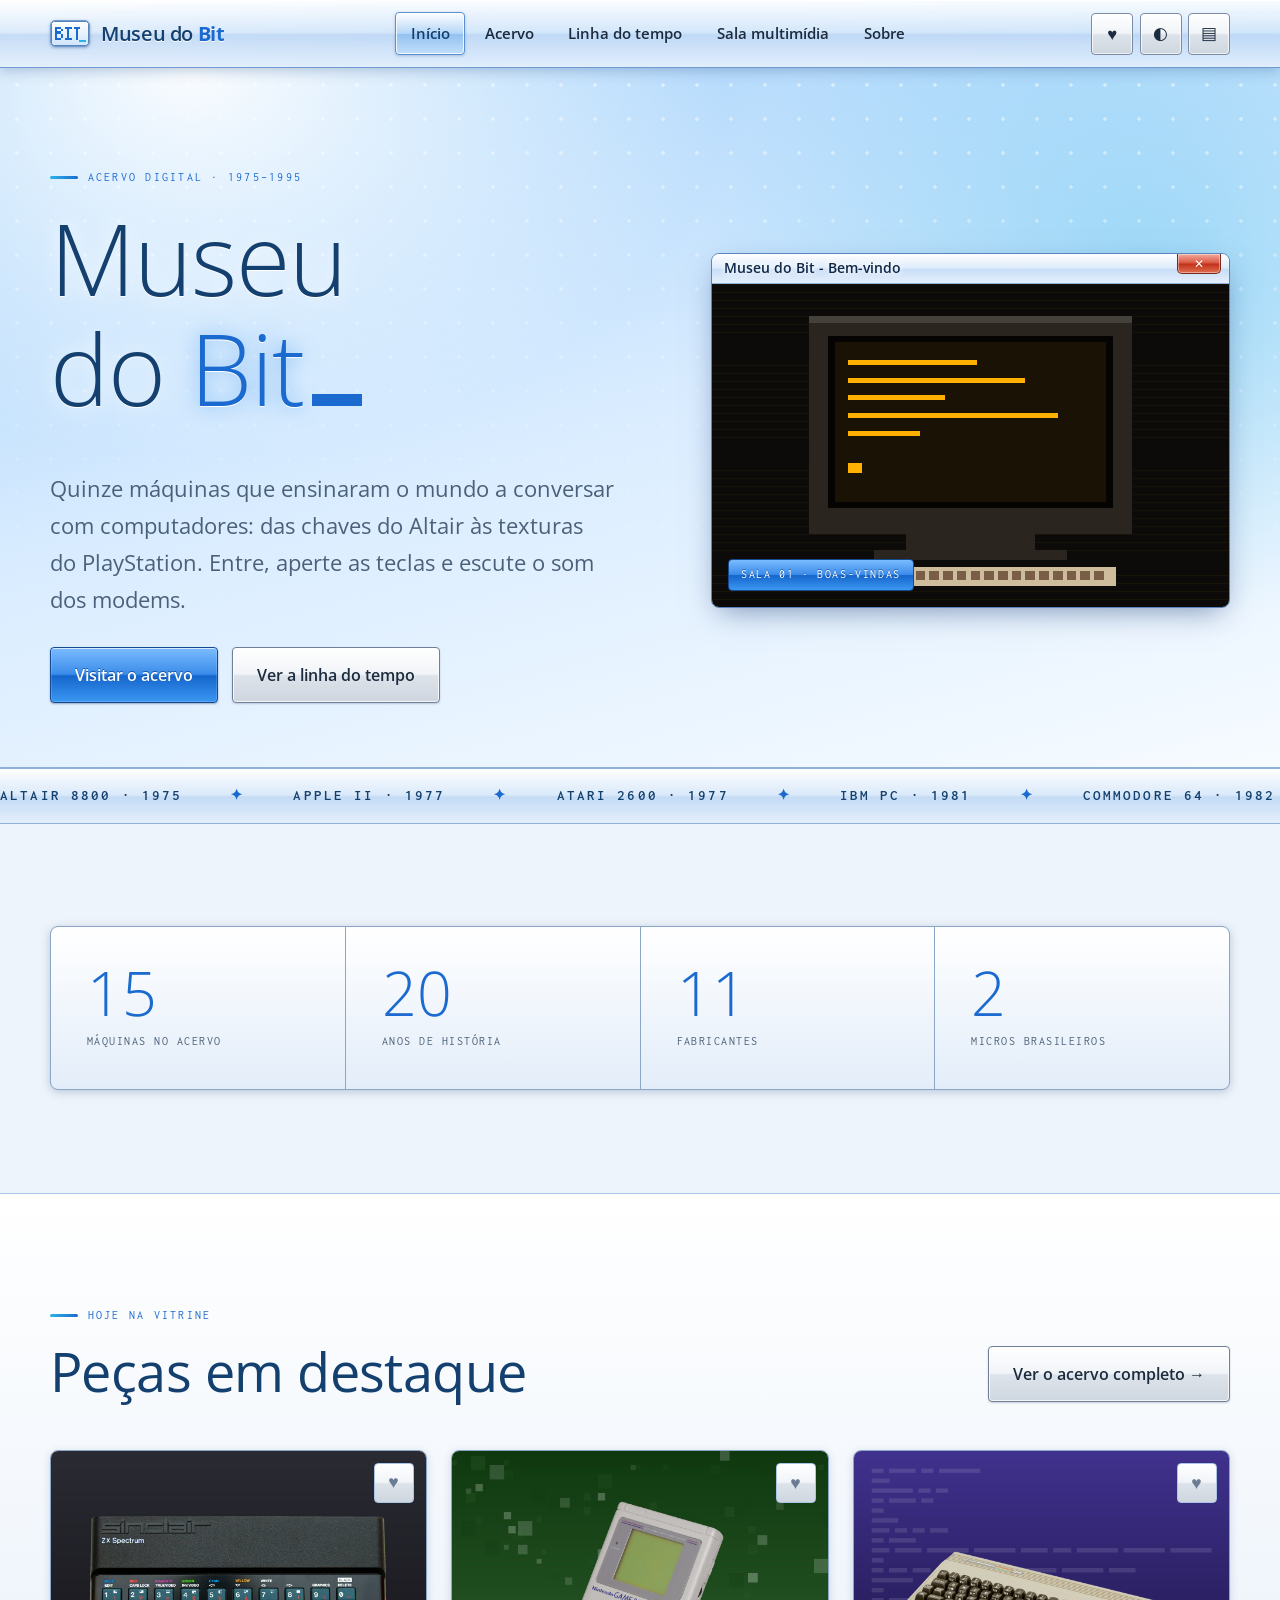
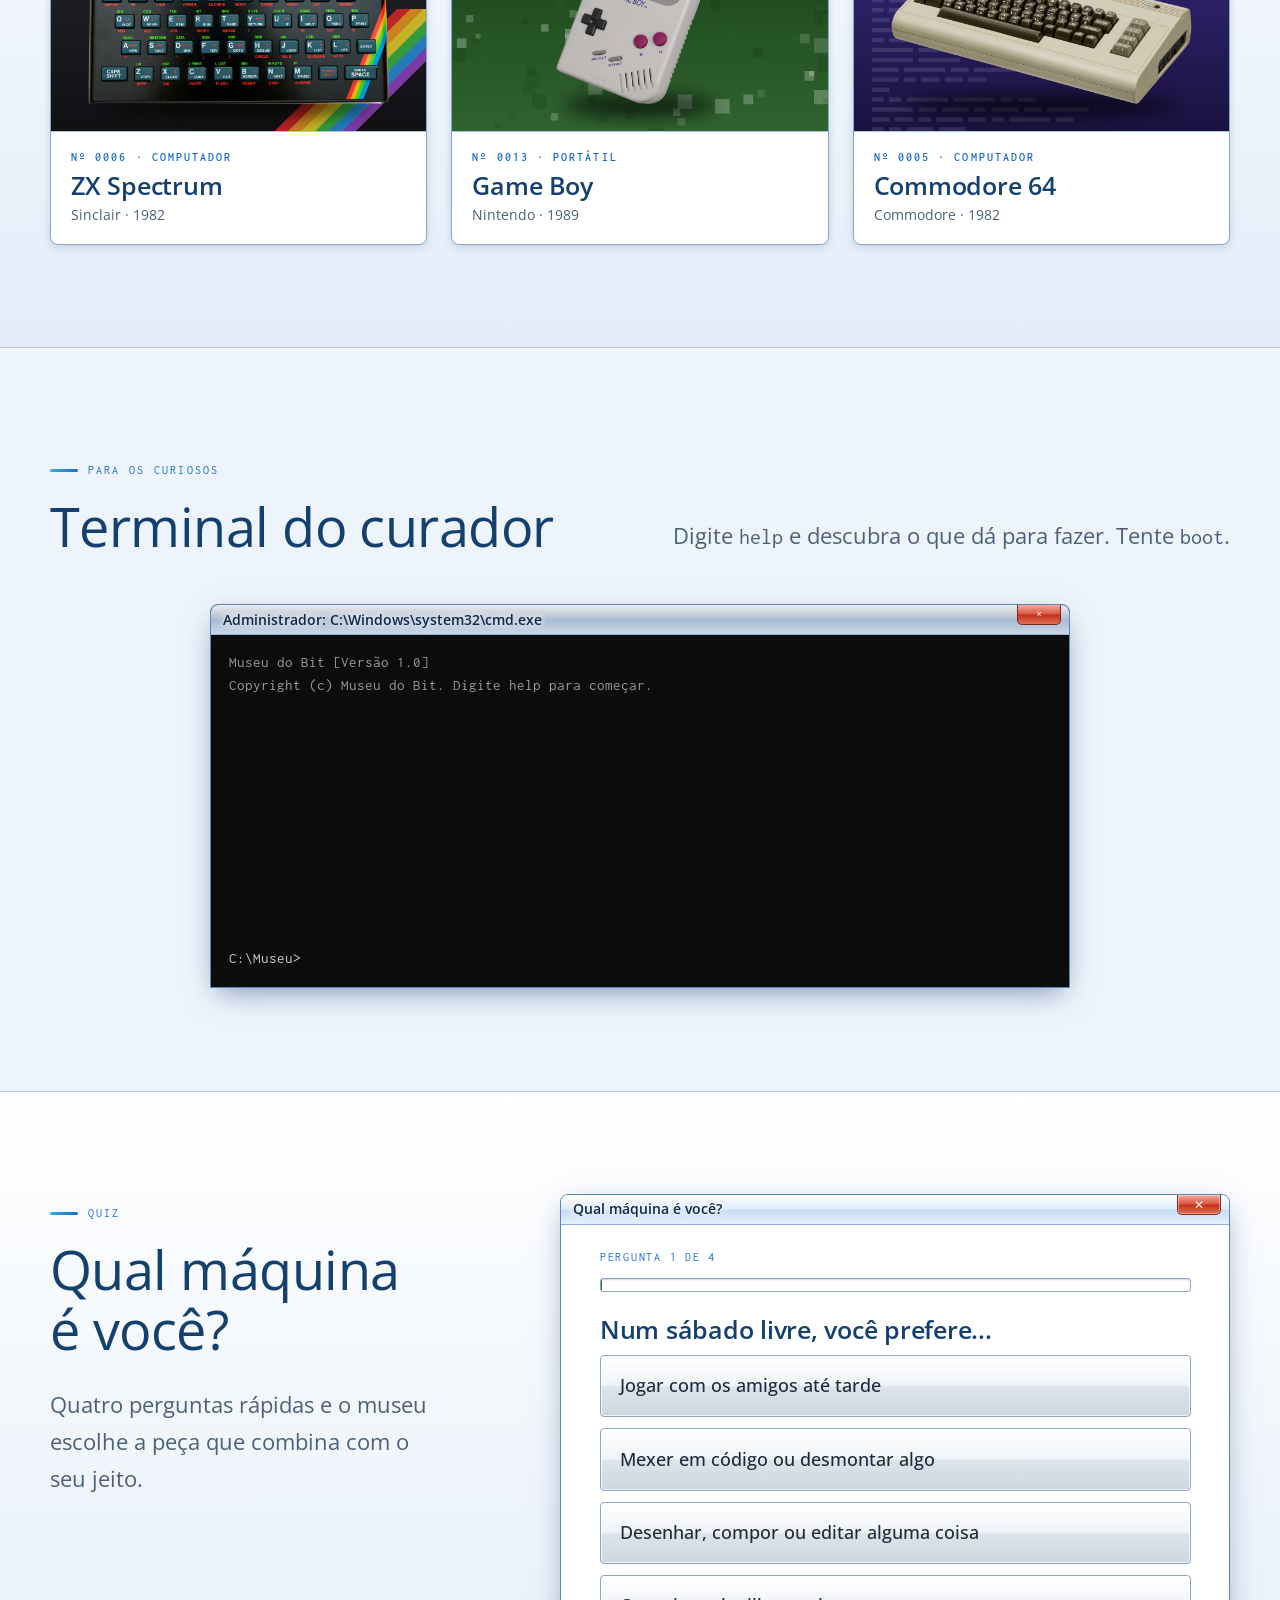
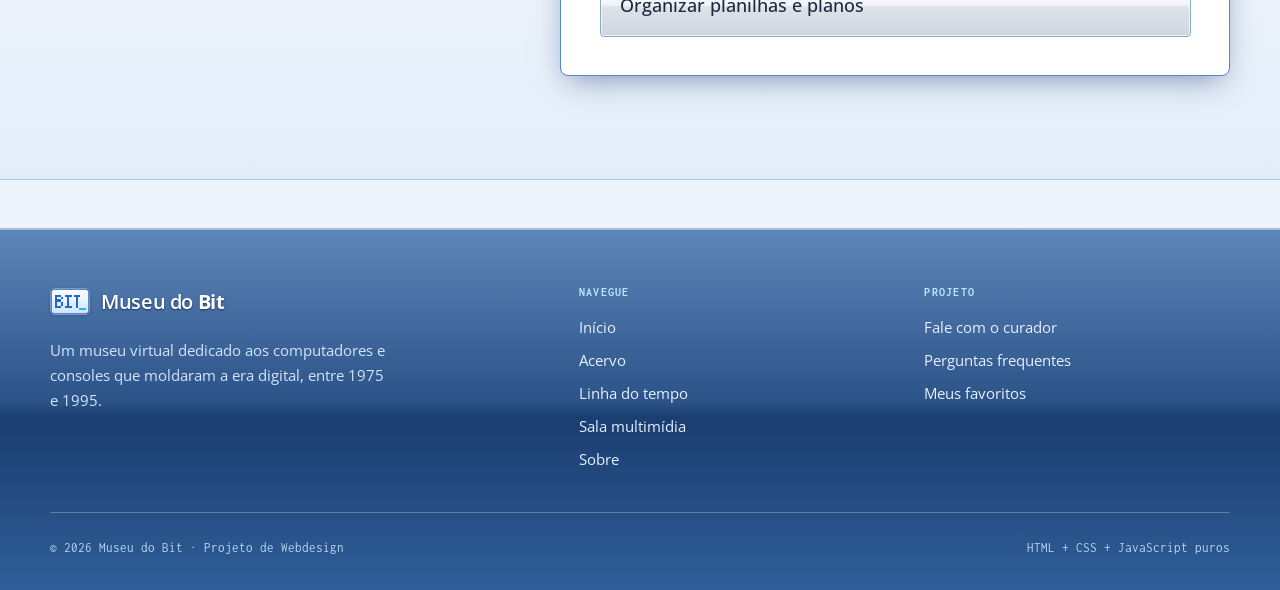
==== commit 44ae4ba3: "Imagem de prévia (og:image) para compartilhar o link" ====
--- a/index.html
+++ b/index.html
@@ -9,6 +9,10 @@
   <meta property="og:title" content="Início · Museu do Bit">
   <meta property="og:description" content="Museu virtual de computadores e consoles clássicos, de 1975 a 1995: acervo, linha do tempo, sons e vídeos.">
   <meta property="og:type" content="website">
+  <meta property="og:image" content="https://museu-do-bit.vercel.app/img/maquinas/commodore-64.jpg">
+  <meta property="og:image:width" content="1280">
+  <meta property="og:image:height" content="960">
+  <meta property="og:image:alt" content="Foto de um Commodore 64 sobre fundo azul">
   <link rel="icon" href="img/favicon.svg" type="image/svg+xml">
   <link rel="preconnect" href="https://fonts.googleapis.com">
   <link rel="preconnect" href="https://fonts.gstatic.com" crossorigin>
--- a/css/style.css
+++ b/css/style.css
@@ -775,7 +775,37 @@
   width: 100%;
   height: 100%;
   object-fit: cover;
-  transition: transform 0.6s var(--ease);
+  opacity: 0;
+  transition: transform 0.6s var(--ease), opacity 0.5s ease;
+}
+
+.peca__palco img.carregada {
+  opacity: 1;
+}
+
+.peca__palco::after {
+  content: "Ver ficha →";
+  position: absolute;
+  right: 0.75rem;
+  bottom: 0.75rem;
+  padding: 0.3rem 0.7rem;
+  font-family: var(--f-mono);
+  font-size: 0.72rem;
+  letter-spacing: 0.06em;
+  color: var(--sobre-azul);
+  background: var(--azul);
+  border-radius: var(--raio);
+  box-shadow: 0 4px 12px rgba(0, 0, 0, 0.3);
+  opacity: 0;
+  transform: translateY(6px);
+  transition: opacity 0.3s ease, transform 0.3s var(--ease);
+  pointer-events: none;
+}
+
+.peca:hover .peca__palco::after,
+.peca__abrir:focus-visible .peca__palco::after {
+  opacity: 1;
+  transform: translateY(0);
 }
 
 .peca:hover .peca__palco img {
@@ -875,6 +905,17 @@
   height: 16px;
 }
 
+.peca:has(.peca__comparar input:checked) {
+  border-color: var(--azul);
+  box-shadow: 0 0 0 3px color-mix(in srgb, var(--azul) 35%, transparent), var(--sombra);
+}
+
+.peca:has(.peca__comparar input:checked) .peca__comparar {
+  color: var(--azul);
+  font-weight: 700;
+  background: color-mix(in srgb, var(--azul) 10%, transparent);
+}
+
 .peca[hidden] {
   display: none;
 }
@@ -955,6 +996,7 @@
 .modal__palco {
   display: grid;
   place-items: center;
+  align-content: center;
   padding: 2rem;
   background:
     conic-gradient(from 180deg at 50% -10%, transparent 36%, color-mix(in srgb, var(--azul) 24%, transparent) 50%, transparent 64%),
@@ -967,6 +1009,15 @@
   height: auto;
   border-radius: 4px;
   box-shadow: 0 18px 30px rgba(0, 0, 0, 0.45);
+}
+
+.modal__credito {
+  margin-top: 0.9rem;
+  font-family: var(--f-mono);
+  font-size: 0.72rem;
+  letter-spacing: 0.04em;
+  color: var(--texto-2);
+  text-align: center;
 }
 
 .modal__info {
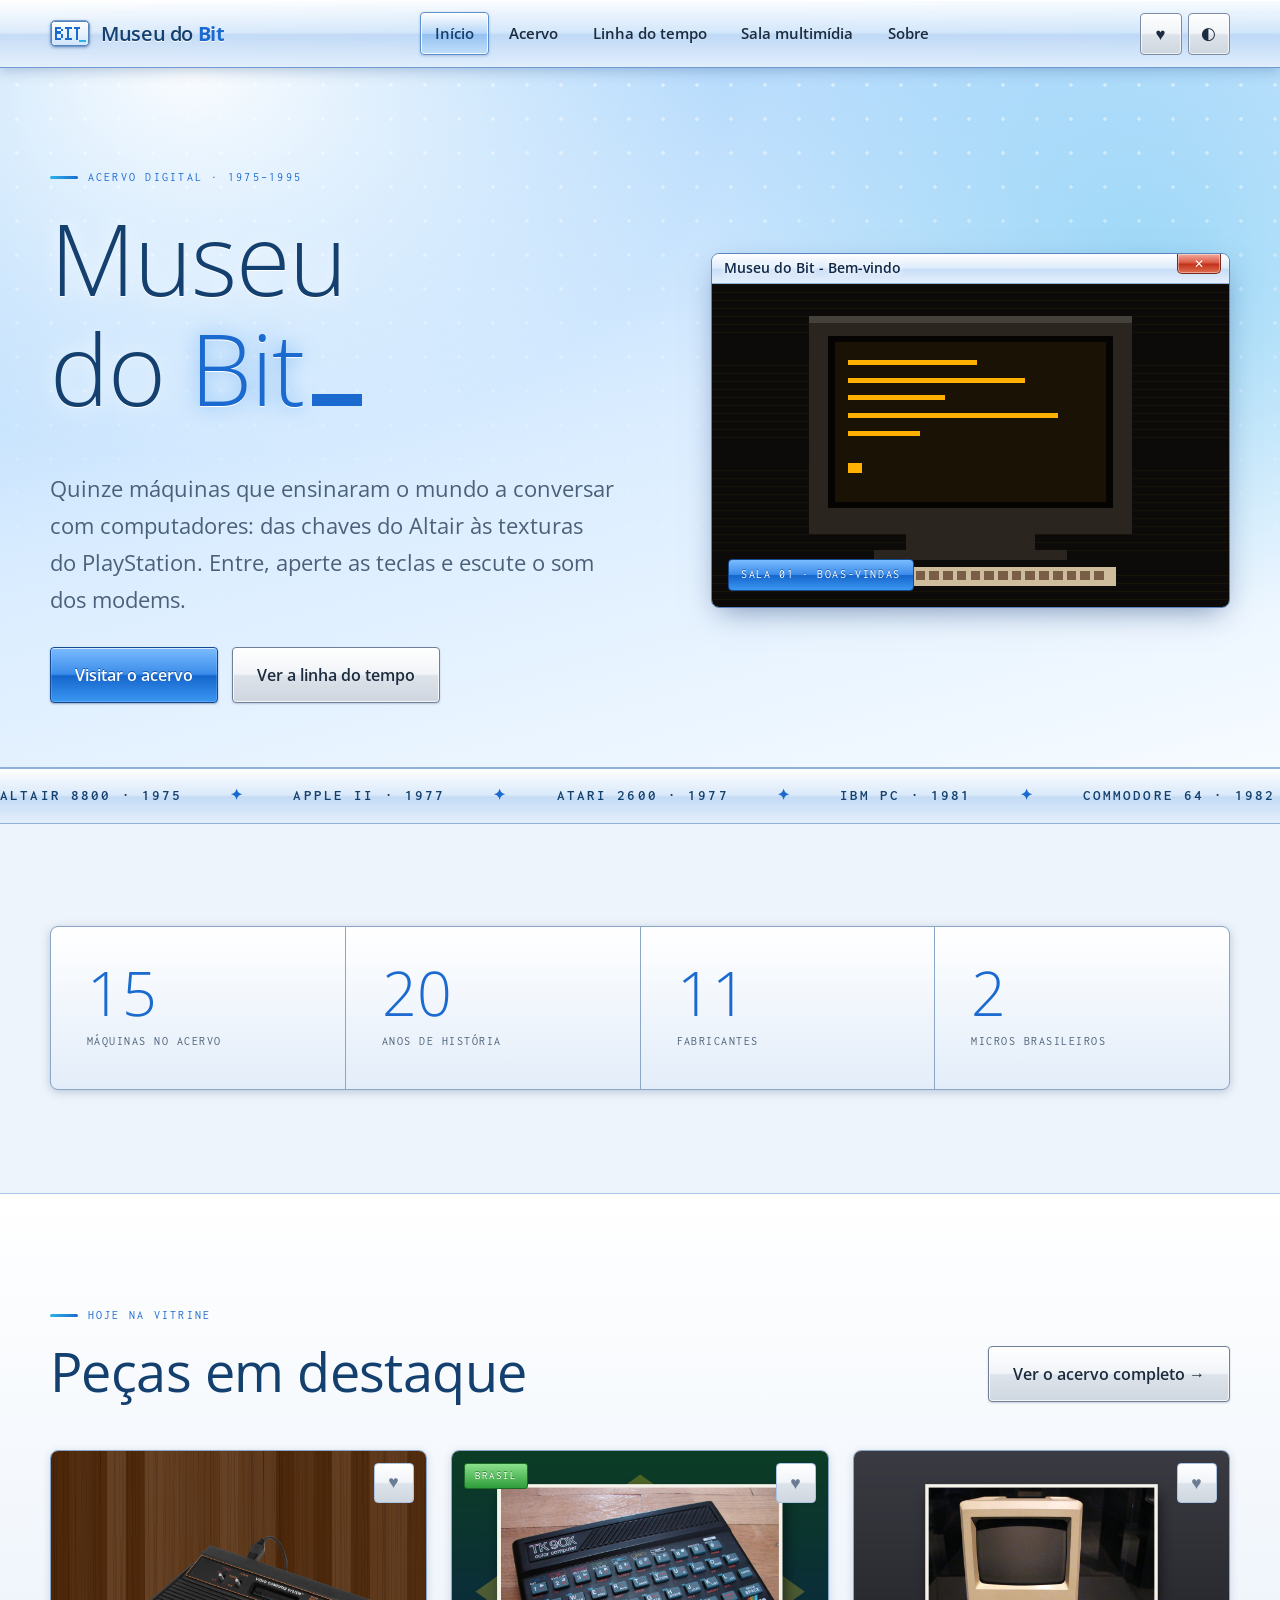
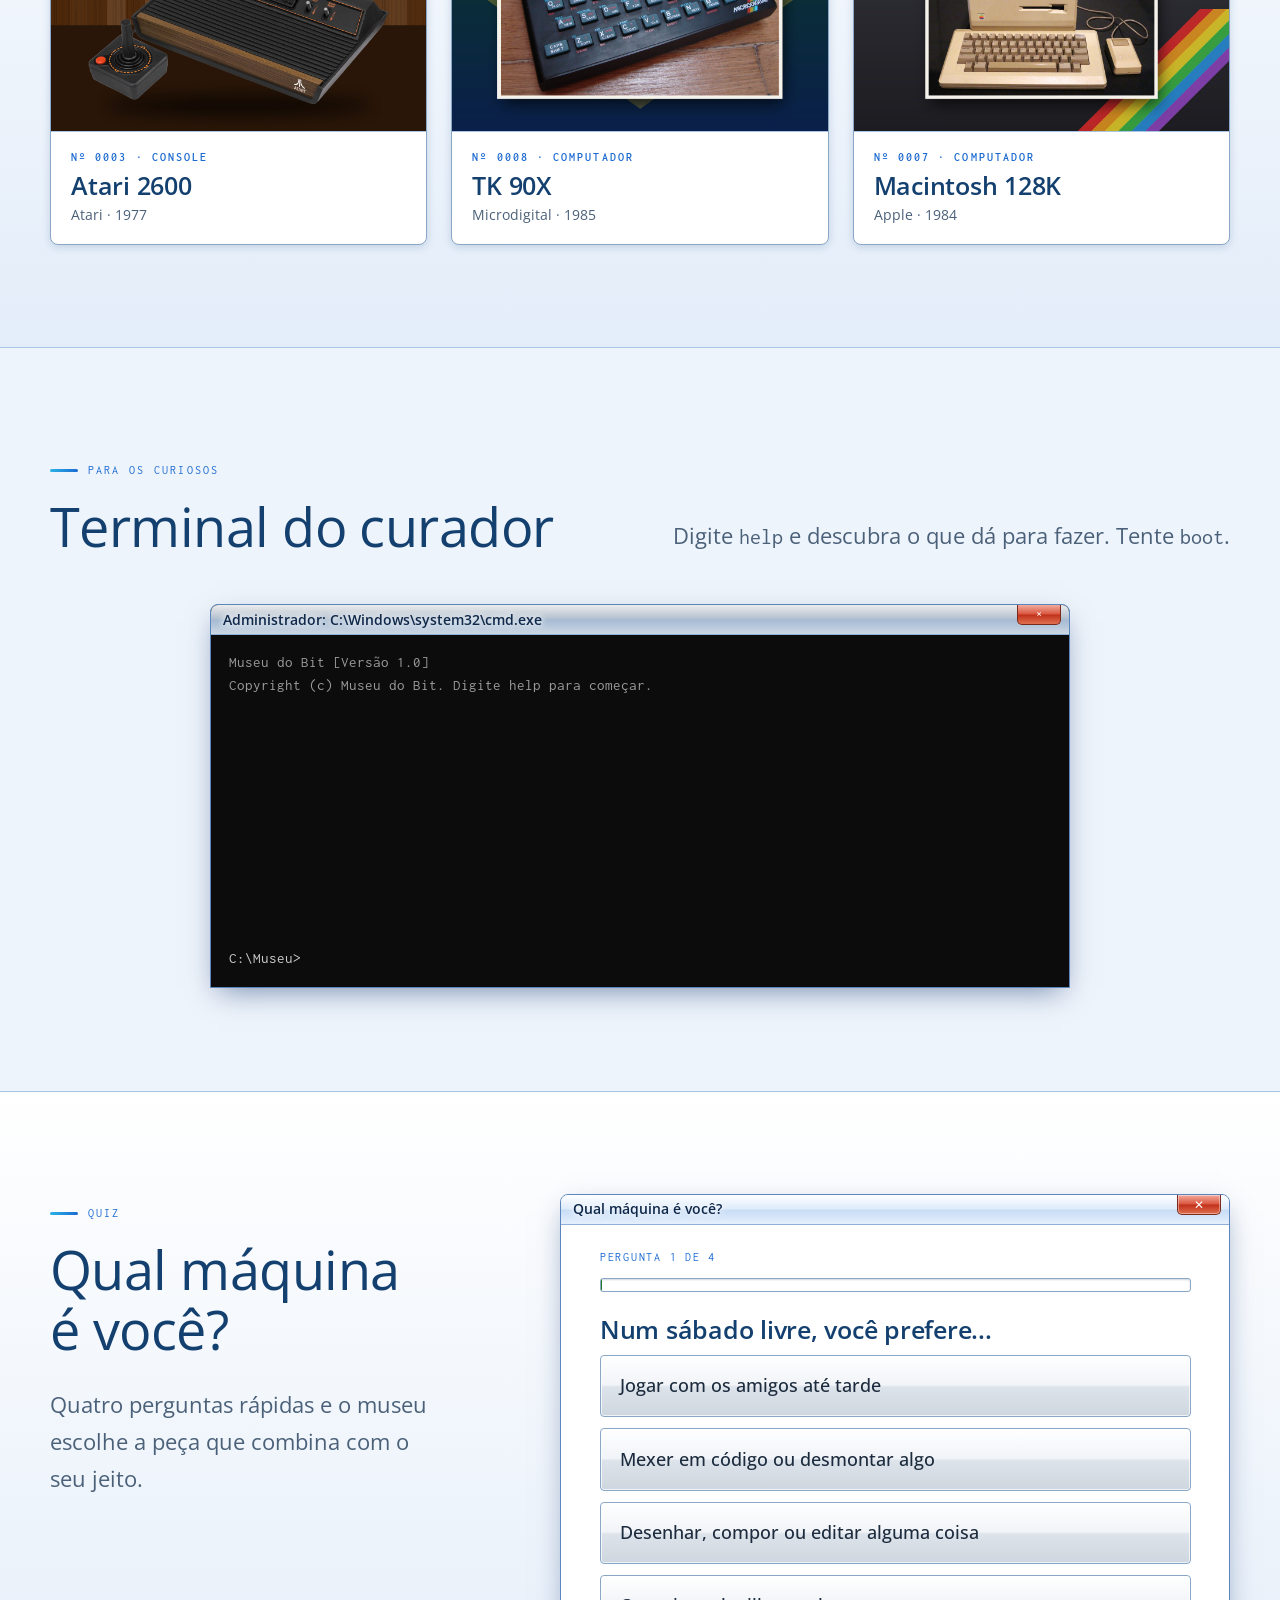
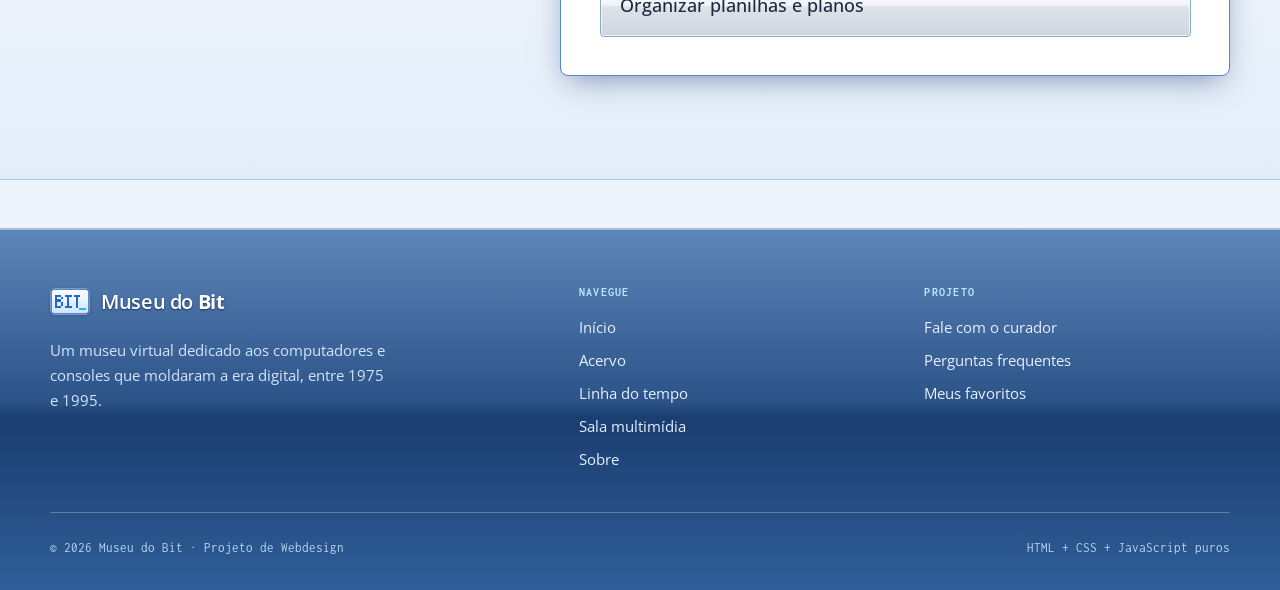
==== commit 60355c89: "Remove o efeito CRT global (fica só o dos vídeos)" ====
--- a/index.html
+++ b/index.html
@@ -41,7 +41,6 @@
       <div class="topo__acoes">
         <a class="btn-icone" href="acervo.html?favoritos=1" aria-label="Meus favoritos">♥<span class="badge" id="contFav" data-zero="true">0</span></a>
         <button class="btn-icone" id="btnTema" type="button" aria-label="Alternar tema claro e escuro">◐</button>
-        <button class="btn-icone" id="btnCrt" type="button" aria-pressed="false" aria-label="Alternar efeito CRT">▤</button>
         <button class="hamburguer" id="btnMenu" type="button" aria-expanded="false" aria-controls="menu" aria-label="Abrir menu"><span></span><span></span><span></span></button>
       </div>
     </div>
--- a/css/style.css
+++ b/css/style.css
@@ -1262,29 +1262,6 @@
   border-radius: var(--raio);
 }
 
-.crt::after {
-  content: "";
-  position: fixed;
-  inset: 0;
-  z-index: 400;
-  pointer-events: none;
-  background:
-    repeating-linear-gradient(0deg, rgba(0, 0, 0, 0.22) 0, rgba(0, 0, 0, 0.22) 1px, transparent 1px, transparent 3px),
-    radial-gradient(120% 120% at 50% 50%, transparent 60%, rgba(0, 0, 0, 0.55));
-  mix-blend-mode: multiply;
-  animation: tremer 0.18s steps(2) infinite;
-}
-
-.crt main,
-.crt .topo {
-  text-shadow: 0 0 6px color-mix(in srgb, var(--azul) 40%, transparent);
-}
-
-@keyframes tremer {
-  50% {
-    transform: translateY(1px);
-  }
-}
 
 .pagina-topo {
   padding-block: clamp(2.5rem, 6vw, 5rem) 1rem;
@@ -3081,10 +3058,6 @@
     width: 34px;
   }
 
-  #btnCrt {
-    display: none;
-  }
-
   .filtros {
     grid-template-columns: 1fr;
     padding: 1rem;
